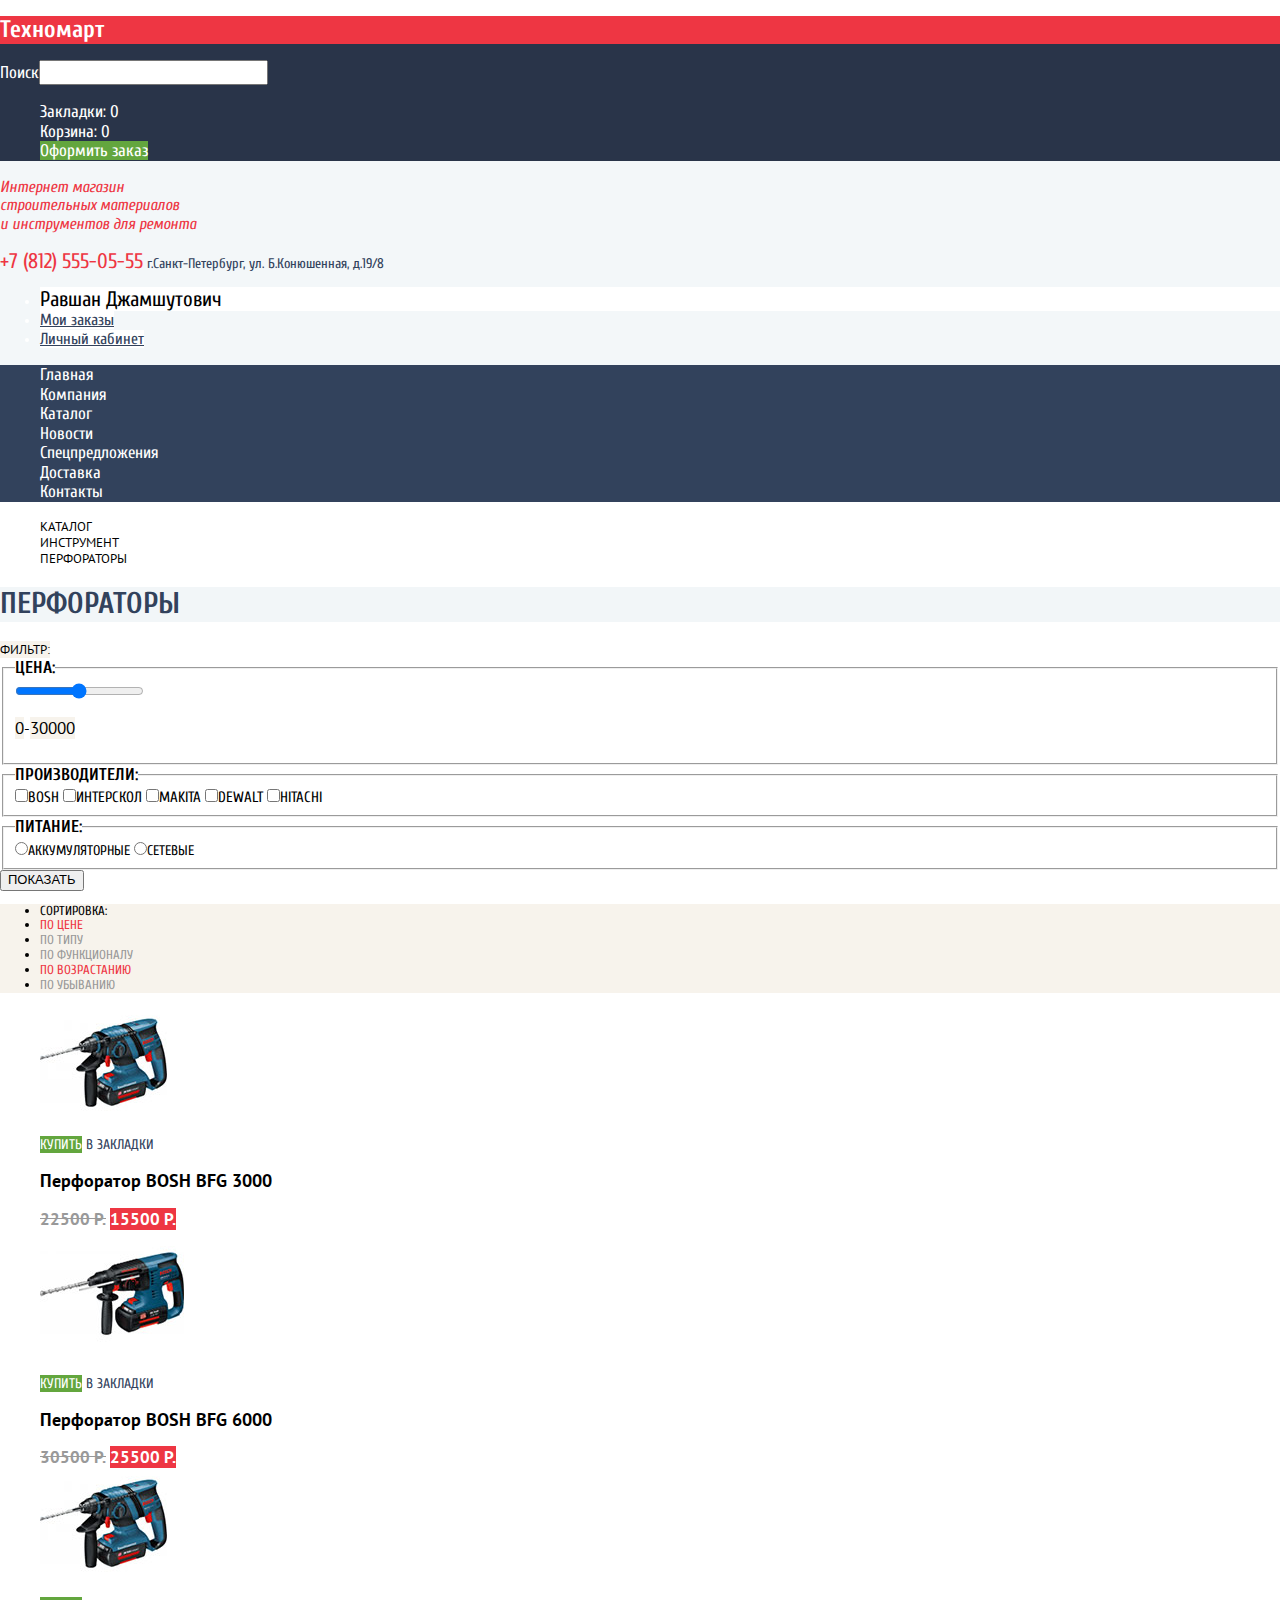
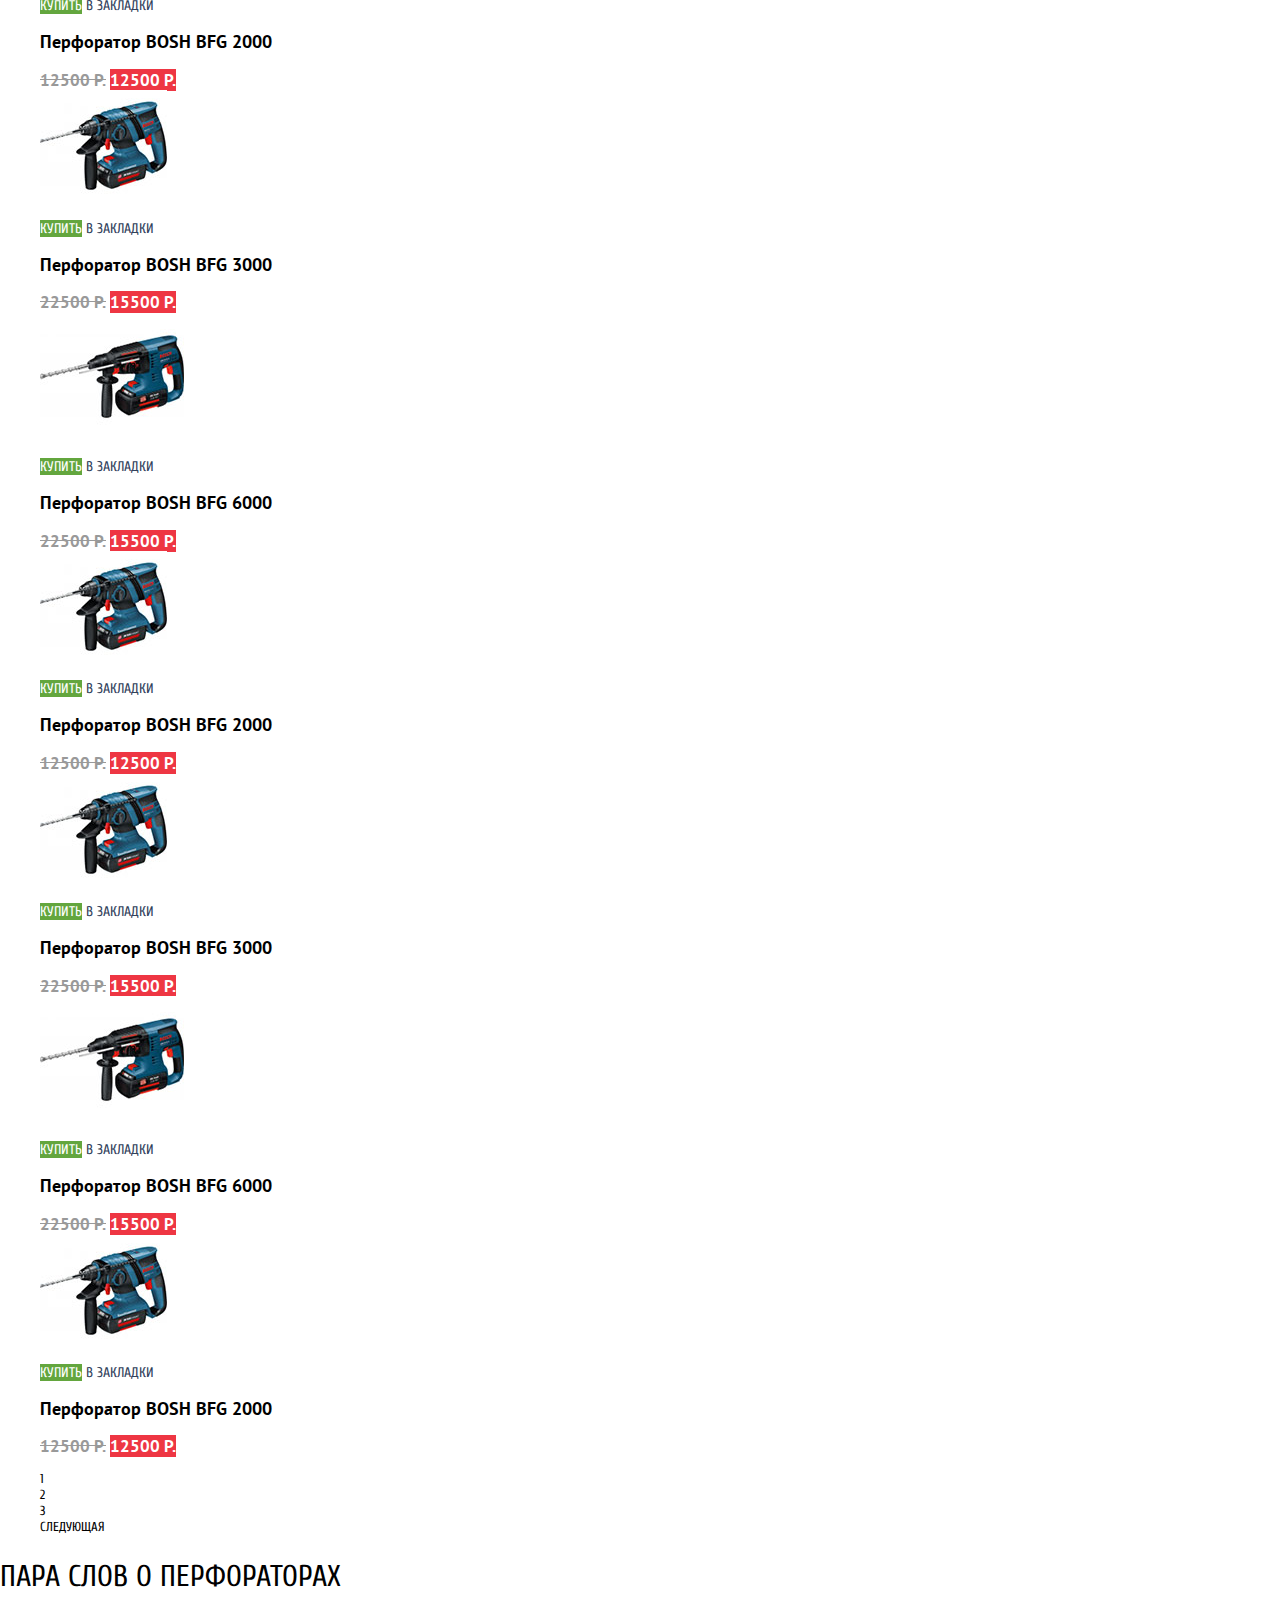
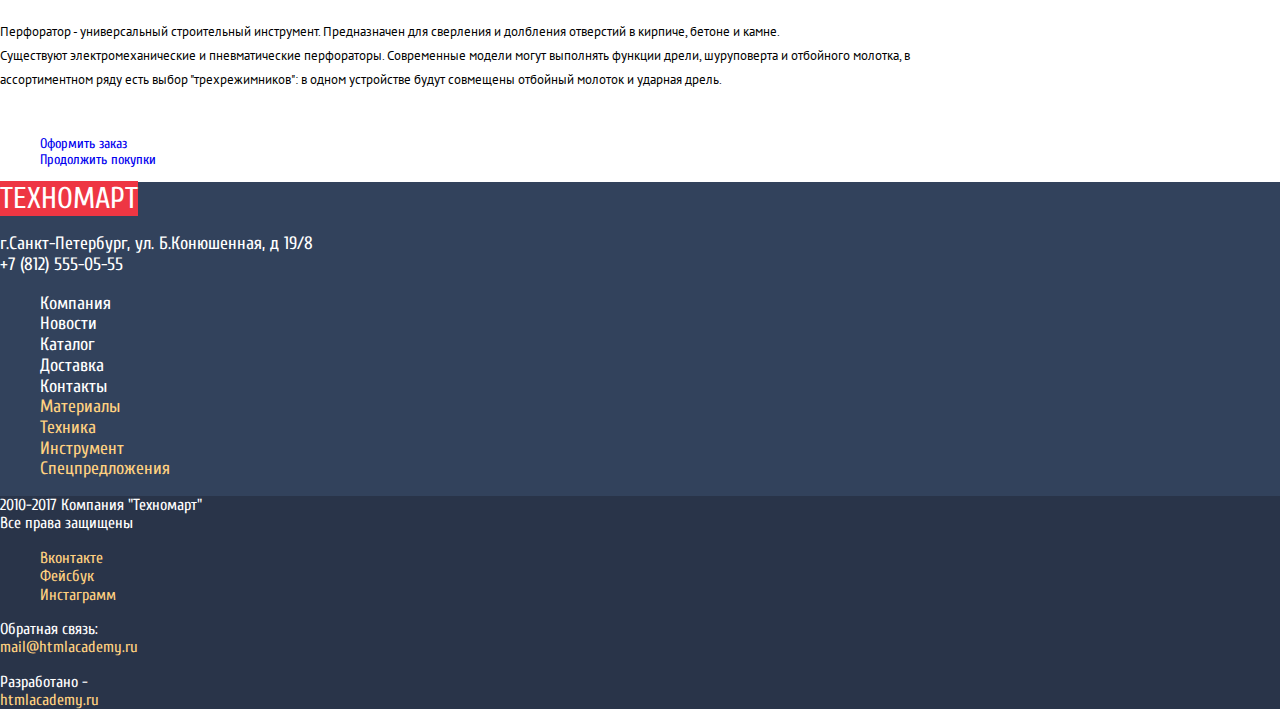
==== catalog.html @ 9a75360f "Исправления" ====
<!DOCTYPE html>
<html lang="ru">
<head>
	<meta charset="utf-8">
	<title>Перфораторы</title>
	<link href="https://fonts.googleapis.com/css?family=PT+Sans:400,700&amp;subset=cyrillic,cyrillic-ext" rel="stylesheet"> 
	<link href="https://fonts.googleapis.com/css?family=Cuprum:400,400i,700,700i&amp;subset=cyrillic,cyrillic-ext" rel="stylesheet">  <!--Подключили шрифты-->
	<link href="css/normalize.css" rel="stylesheet">
	<link href="css/style.css" rel="stylesheet">
</head>
<body>
	<header class="main-header">
		<section class="header-menu">
			<h1 class="header-logo"><a href="index.html">Техномарт</a></h1>
			<form>
				<label>Поиск<input type="search" name="search"></label>
			</form>
			<ul class="user-activities">
				<li class="bookmarks"><a href="#">Закладки: 0</a></li>
				<li class="basket"><a href="#">Корзина: 0</a></li>
				<li class="order"><a href="#">Оформить заказ</a></li>	
			</ul>
			
		</section>

 		<div class="header-info">
			<p class="slogan">
				Интернет магазин<br>
				строительных материалов<br>
				и инструментов для ремонта
			</p>
			<p class="contacts">
				<span class="header-phone">+7 (812) 555-05-55</span>
				г.Санкт-Петербург, ул. Б.Конюшенная, д.19/8		
			</p>

			<section class="user-interface">
				<ul>
					<li class="user-name"><a href="#"> Равшан Джамшутович</a></li>
					<li class="my-orders"><a href="#">Мои заказы</a></li>
					<li class="my-cabinet"><a href="#">Личный кабинет</a></li>
				</ul>			
			</section>
		</div>
	
		<nav>
			<ul class="main-menu">
				<li><a href="#">Главная</a></li>
				<li><a href="#">Компания</a></li>
				<li><a href="#">Каталог</a></li>
				<li><a href="#">Новости</a></li>
				<li><a href="#">Спецпредложения</a></li>
				<li><a href="#">Доставка</a></li>
				<li><a href="#">Контакты</a></li>
			</ul>
		</nav>
	</header>

	<main>
		<ul class="breadcrumbs">
			<li><a href="#">Каталог</a></li>
			<li><a href="#">Инструмент</a></li>
			<li><a href="#">Перфораторы</a></li>

		</ul>
		<h1>Перфораторы</h1>

		<section class="search-filters">  <!--search form-->
			<form>
				<span>Фильтр:</span>
				<fieldset class="filters-price">
					<legend>Цена:</legend>
					<input type="range" name="price" min="0" max="30000">
					<p><output>0</output>-<output>30000</output></p>
				</fieldset>
				<fieldset class="filters-manufacturers">
					<legend>Производители:</legend>
					<label><input type="checkbox" name="bosh">Bosh</label>
					<label><input type="checkbox" name="interscol">Интерскол</label>
					<label><input type="checkbox" name="makita">Makita</label>
					<label><input type="checkbox" name="dewalt">Dewalt</label>
					<label><input type="checkbox" name="hitachi">Hitachi</label>
				</fieldset>
				<fieldset class="filters-supply">
					<legend>Питание:</legend>
					<label><input type="radio" name="battery">Аккумуляторные</label>
					<label><input type="radio" name="battery">Сетевые</label>
				</fieldset>
				<input type="submit" name="submit-filters" value="Показать">
			</form>
		</section>

		<section class="goods">
			<ul class="sorting-options">
				<li>Сортировка:</li>		
				<li><a class="active" href="#">По цене</a></li>
				<li><a href="#">По типу</a></li>
				<li><a href="#">По функционалу</a></li>
				<li class="up"><a class="active" href="#">По возрастанию</a></li>
				<li class="down"><a href="#">По убыванию</a></li>
			</ul>
			<ul class="goods-list">
				<li>
 					<img src="img/bfg_3000.jpg" width="127" height="112" alt="Перфоратор BOSH BFG 3000">
 					<p class="item-links">
						<a href="#">Купить</a>
						<a href="#">В закладки</a>
					</p>
					<h3> Перфоратор BOSH BFG 3000</h3>
					<span class="old-price"><del>22500 Р.</del></span>
					<span class="new-price">15500 Р.</span>
				</li>
				<li>
 					<img src="img/bfg_6000.jpg" width="144" height="128" alt="Перфоратор BOSH BFG 6000">
 					<p class="item-links">
						<a href="#">Купить</a>
						<a href="#">В закладки</a>
					</p>
					<h3> Перфоратор BOSH BFG 6000</h3>
					<span class="old-price"><del>30500 Р.</del></span>
					<span class="new-price">25500 Р.</span>
				</li>
				<li class="new">
 					<img src="img/bfg_2000.jpg" width="127" height="112" alt="Перфоратор BOSH BFG 2000">
 					<p class="item-links">
						<a href="#">Купить</a>
						<a href="#">В закладки</a>
					</p>
					<h3> Перфоратор BOSH BFG 2000</h3>
					<span class="old-price hidden"><del>12500 Р.</del></span>
					<span class="new-price">12500 Р.</span>
				</li>
				<li>
 					<img src="img/bfg_3000.jpg"  width="127" height="112" alt="Перфоратор BOSH BFG 3000">
 					<p class="item-links">
						<a href="#">Купить</a>
						<a href="#">В закладки</a>
					</p>
					<h3> Перфоратор BOSH BFG 3000</h3>
					<span class="old-price"><del>22500 Р.</del></span>
					<span class="new-price">15500 Р.</span>
				</li>
				<li class="new">
 					<img src="img/bfg_6000.jpg" width="144" height="128" alt="Перфоратор BOSH BFG 6000">
 					<p class="item-links">
						<a href="#">Купить</a>
						<a href="#">В закладки</a>
					</p>
					<h3> Перфоратор BOSH BFG 6000</h3>
					<span class="old-price"><del>22500 Р.</del></span>
					<span class="new-price">15500 Р.</span>
				</li>
				<li>
 					<img src="img/bfg_2000.jpg"  width="127" height="112" alt="Перфоратор BOSH BFG 2000">
 					<p class="item-links">
						<a href="#">Купить</a>
						<a href="#">В закладки</a>
					</p>
					<h3> Перфоратор BOSH BFG 2000</h3>
					<span class="old-price hidden"><del>12500 Р.</del></span>
					<span class="new-price">12500 Р.</span>
				</li>
				<li class="new">
 					<img src="img/bfg_3000.jpg"  width="127" height="112" alt="Перфоратор BOSH BFG 3000">
 					<p class="item-links">
						<a href="#">Купить</a>
						<a href="#">В закладки</a>
					</p>
					<h3> Перфоратор BOSH BFG 3000</h3>
					<span class="old-price"><del>22500 Р.</del></span>
					<span class="new-price">15500 Р.</span>
				</li>
				<li>
 					<img src="img/bfg_6000.jpg" width="144" height="128" alt="Перфоратор BOSH BFG 6000">
 					<p class="item-links">
						<a href="#">Купить</a>
						<a href="#">В закладки</a>
					</p>
					<h3> Перфоратор BOSH BFG 6000</h3>
					<span class="old-price"><del>22500 Р.</del></span>
					<span class="new-price">15500 Р.</span>
				</li>
				<li>
 					<img src="img/bfg_2000.jpg" width="127" height="112" alt="Перфоратор BOSH BFG 2000">
 					<p class="item-links">
						<a href="#">Купить</a>
						<a href="#">В закладки</a>
					</p>
					<h3> Перфоратор BOSH BFG 2000</h3>
					<span class="old-price hidden"><del>12500 Р.</del></span>
					<span class="new-price">12500 Р.</span>
				</li>
			</ul>
			<ul class="pagination-list">
				<li class="pagination-item"><a>1</a></li>
				<li class="pagination-item"><a href="#">2</a></li>
				<li class="pagination-item"><a href="#">3</a></li>
				<li class="pagination-item"><a href="#">Следующая</a></li>
			</ul>
		</section>


		<section class="goods-description">
			<h2>Пара слов о перфораторах</h2>
			<p>
				Перфоратор - универсальный строительный инструмент. Предназначен для сверления и долбления отверстий в кирпиче, бетоне и камне.<br>
				Существуют электромеханические и пневматические перфораторы. Современные модели могут выполнять функции дрели, шуруповерта и отбойного молотка, в<br>
				ассортиментном ряду есть выбор "трехрежимников": в одном устройстве будут совмещены отбойный молоток и ударная дрель.
			</p>
		</section>
		<section class="cart">
			<p>Товар добавлен в корзину!</p>
			<ul class="cart-items">
				<li><a href="#">Оформить заказ</a></li>
				<li><a href="#">Продолжить покупки</a></li>
			</ul>
			
		</section>

	</main>
	<footer>
		<div class="footer-contacts">
			<a href="#" class="footer-logo">ТЕХНОМАРТ</a>
			<p>
				г.Санкт-Петербург, ул. Б.Конюшенная, д 19/8<br>
				+7 (812) 555-05-55			
			</p>
		</div>
		<ul class="footer-navigation">
			<li><a href="#">Компания</a></li>
			<li><a href="#">Новости</a></li>
			<li><a href="#">Каталог</a></li>
			<li><a href="#">Доставка</a></li>
			<li><a href="#">Контакты</a></li>
			<li><a href="#">Материалы</a></li>
			<li><a href="#">Техника</a></li>
			<li><a href="#">Инструмент</a></li>
			<li><a href="#">Спецпредложения</a></li>
		</ul>
		<div class="footer-links">
			<p class="copyrights">
				2010-2017 Компания "Техномарт"<br>
				Все права защищены
			</p>
			<ul class="footer-social-links">
				<li class="vkontakte"><a href="#">Вконтакте</a></li>
				<li class="facebook"><a href="#">Фейсбук</a></li>
				<li class="instagramm"><a href="#">Инстаграмм</a></li>
			</ul>
			<p class="feedback">
				Обратная связь:<br>
				<a href="mailto:mail@htmlacademy.ru">mail@htmlacademy.ru</a>
			</p>

			<p class="developer">
				Разработано -<br>
				<a href="https://htmlacademy.ru/intensive/htmlcss">htmlacademy.ru</a>
			</p>
		</div>	
	</footer>
</body>
</html>
---- css/style.css ----
body {
  font-family: 'Cuprum', Arial, sans-serif;
  font-size: 14px;
  color: white;
}

a {
  text-decoration: none;
}

.main-header {
	background-color: #f3f7f9;
}

/* стилизация верхнего логотипа */

h1.header-logo,
h1.header-logo a {
	background-color: #ee3643;
	font-size: 24px;
	color: white;
}

h1.header-logo:hover,
h1.header-logo a:hover {
	background-color: #ca2c37;
}

h1.header-logo:active,
h1.header-logo a:active {
	background-color: #ba2732;
}

/* стилизация верхнего логотипа */

/* стилизация кнопок верхнего меню */

.user-activities {
	list-style: none;
}

.order a {
	color: white;
	background-color: #63a63e;
}

.order a:hover {
	background-color: #5fbb2d;
}

.order a:active {
	background-color: #518534;
	color: white;
}

.basket a,
.bookmarks a {
	color: white;
}

.basket a:hover,
.bookmarks a:hover {
	background-color: #212a3a;
}

.basket a:active,
.bookmarks a:active {
	background-color: #161d29;
}

.header-menu label {
	background-color: #293449;
}

.header-menu label:hover {
	background-color: #212a3a;
}

.user-interface a {
	font-size: 21px;
	color: black;
	background-color: white;
}

.user-interface a:hover {
	color: #ee3643;
}

.user-interface a:active {
	color: #c5c5c5;
}

.main-menu {
	list-style: none;
}

.main-menu  a {
	color: white;
}

.main-menu  a:hover {
	background-color: #293449;
}

.main-menu  a:active {
	color: #a8abaf;
	background-color: #1d2739;
}


.user-name {
	background-color: white;
}

.user-name a:hover {
	color: black;
}

.user-name a:active {
	color: #c5c5c5;
}

.my-orders a,
.my-cabinet a {
	font-size: 16px;
	text-decoration: underline;
	color: #32425c;
}

/* стилизация кнопок верхнего меню */



/* хлебные крошки */

.breadcrumbs a {
	font-size: 13px;
	color: black;
	text-transform: uppercase;
	font-family: 'PT Sans', sans-serif;

}

/* хлебные крошки */

main h1 {
	font-size: 30px;
	color: #32425c;
	text-transform: uppercase;
	background-color: #f2f6f8;
}

.header-menu {
	background-color: #293449;
	font-size: 17px;
}

.slogan {
	font-style: italic;
	font-size: 16px;
	color: #ee3643;
}

.contacts {
	font-size: 14px;
	color: #32425c;
}

.header-phone {
	font-size: 21px;
	color: #ee3643;
}

.main-menu {
	background-color: #32425c;
	font-size: 17px;
}



.promo h3 {
	font-size: 24px;
	font-weight: 700;
}


.promo a {
	color: white;
	font-size: 14px;
	text-transform: uppercase; 
	background-color: rgba(0, 0, 0, 0.2);
}

.promo a:hover {
	background-color: rgba(0, 0, 0, 0.3);
}

.promo a:active {
	background-color: rgba(0, 0, 0, 0.4);
}









.promo-item--matherials {
	background-image: url(../img/promo_matherials.svg);
	background-repeat: no-repeat;
	background-color: #ffbf47;

}

.promo-item--tools {
	background-image: url(../img/promo_tools.svg);
	background-repeat: no-repeat;
	background-color: #3bbce3;
}

.promo-item--technics {
	background-image: url(../img/promo_technics.svg);
	background-repeat: no-repeat;
	background-color: #dc91d8;
}

.promo-item--discount {
	background-image: url(../img/promo_discount.svg);
	background-repeat: no-repeat;
	background-color: #8ed78f;
}

.promo-item--delivery {
	background-image: url(../img/promo_delivery.svg);
	background-repeat: no-repeat;
	background-color: #ffc047;
}

.promo-slider {
    background-color: #75777a;
    background-image: url(../img/slider_1.jpg);
    background-repeat: no-repeat;
}

/* кнопка слайдера */

.promo-slider a {
	color: white;
	background-color: #ee3643;
	font-size: 14px;
}

.promo-slider a:hover {
	background-color: #ca2c37;
}

.promo-slider a:active {
	background-color: #ba2732;
}

/* кнопка слайдера */

/* стилизация форм с фильтрами */

.search-filters span {
	font-size: 13px;
	color: black;
	font-family: 'PT Sans', sans-serif;
	background-color: #f7f3ec;
	text-transform: uppercase;
}

.filters-price p {
	font-size: 16px;
	color: black;
	font-family: 'PT Sans', sans-serif;
}

.filters-price output {
	font-size: 17px;
	background-color: #f7f3ec;
}

.filters-price input {
	background-color: #f7f3ec;
}

.sorting-options,
.sorting-options li,
.sorting-options a {
	color: black;
	text-transform: uppercase;
	background-color: #f7f3ec;
	font-size: 13px;
}

.sorting-options a {
	color: #999999;
}

.sorting-options a:hover {
	color: black;
}

.sorting-options a.active {
	color: #ee3643;
}


.search-filters legend {
	font-size: 17px;
	font-weight: 700;
	color: black;
	text-transform: uppercase;
}

.filters-manufacturers label {
	font-size: 15px;
	color: black;
	text-transform: uppercase;
}

.filters-supply label {
	font-size: 14px;
	color: black;
	text-transform: uppercase;
}

.search-filters input[type="submit"] {
	font-size: 13px;
	color: black;
	text-transform: uppercase;
}
/* стилизация форм с фильтрами */



/* кнопки карточки товара */

.item-links a {
	font-size: 14px;
	text-transform: uppercase;
	color: white;
}

.item-links a:first-child {
	background-color: #63a63e;
}

.item-links a:first-child:hover {
	background-color: #5fbb2d;
}

.item-links a:first-child:active {
	background-color: #518534;
}

.item-links a:last-child {
	color: #32425c;
	background-color: white;
}

.item-links a:last-child:hover {

}

.item-links a:last-child:active {
	color: #c1c6ce;
}

/* кнопки карточки товара */


/* пагинация */

.pagination-list a {
	font-size: 13px;
	color: black;
	text-transform: uppercase;
}

.pagination-list a:hover {
	
}

.pagination-list a:active {
	
}

.current-page {
	color: white;
	background-color: #ee3643;
}

/* пагинация */

.goods-description h2 {
	font-size: 30px;
	font-weight: 400;
	color: black;
	text-transform: uppercase;
}

.goods-description p {
	font-size: 13px;
	color: black;
	line-height: 24px;
	font-family: 'PT Sans', sans-serif; 
}


.slider-header b {
	font-family: 'Cuprum', Arial, sans-serif;
	font-size: 36px;
	font-weight: 700;
	text-transform: uppercase; 
}

.slider-header {
	font-family: 'PT Sans', sans-serif; 
	font-size: 18px;
}

.popular {
	background-color: #f9f5f0;
	text-transform: uppercase;
}

.popular h2 {
	font-size: 30px;
	color: #32425c;
	
}

.popular a {
	color: white;
	font-size: 14px;
	background-color: #ee3643;
}

.popular-items h3,
.goods-list h3 {
	color: black;
	font-family: 'PT Sans', sans-serif;
	font-size: 18px;
	font-weight: 700;
}

.old-price {
	font-family: 'PT Sans', sans-serif;
	font-size: 17px;
	font-weight: 700;
	color: #999999;
}

.new-price {
	font-family: 'PT Sans', sans-serif;
	font-size: 17px;
	font-weight: 700;
	color: white;
	background-color: #ee3643;
}

.services {
	background-color: #f4f8f9;
	font-family: 'PT Sans', sans-serif;
}

.services p,
.about-company p {
	font-family: 'PT Sans', sans-serif;
	color: black;
	font-size: 13px;
	line-height: 24px;
}

.services h2,
.about-company h2 {
	font-size: 30px;
	font-weight: 400;
	font-family: 'Cuprum', Arial, sans-serif;
	color: black;
	text-transform: uppercase;
}

.services h3 {
	font-size: 36px;
	font-family: 'Cuprum', Arial, sans-serif;
	color: #32425c;
	text-transform: uppercase;
}

.credit a {
	color: white;
	background-color: #ff5357;
	text-transform: uppercase;
}

.delivery {
	background-image: url(../img/delivery.png);
	background-repeat: no-repeat;
}

.guarantee {
	background-image: url(../img/guarantee.png);
	background-repeat: no-repeat;
}

.credit {
	background-image: url(../img/credit.png);
	background-repeat: no-repeat;
}



/* стилизация кнопок сервиса*/

.services label {
	font-size: 21px;
	font-weight: 700;
	color: white;
	background-color: #32425c;
}

.services label:hover {
	background-color: #293449;
}

.services label.active {
	color: #32425c;
	background-color: white;
}

/* стилизация кнопок сервиса*/



.about-company a {
	color: white;
	font-size: 14px;
	background-color: #ee3643;
	text-transform: uppercase;
}

.about-company-info li {
	font-size: 18px;
	color: black;
}

/* стилизация футера */

footer {
	background-color: #32425c;
}

.footer-logo {
	font-size: 30px;
	background-color: #ee3643;
	color: white;
}

.footer-links {
	background-color: #293449;
}

.footer-contacts p {
	font-size: 18px;    
}

.footer-navigation {
	list-style: none;
}

.footer-navigation a {
	font-size: 18px;
	color: inherit;
}

.footer-navigation a:hover {
	text-decoration: underline;
}

.footer-navigation a:active {
	opacity: 0.5;
	text-decoration: none;
}

.footer-navigation li:nth-of-type(n+6) {
	color: #ffd180;
}

.footer-social-links {
	list-style: none;
}

.footer-links {
	font-size: 16px;
}

.footer-links  a {
	color: #ffd180;
}

.footer-links  a:hover {
	text-decoration: underline;
}

.footer-links  a:active {
	text-decoration: none;
	color: #ee3643;
}

/* стилизация футера */
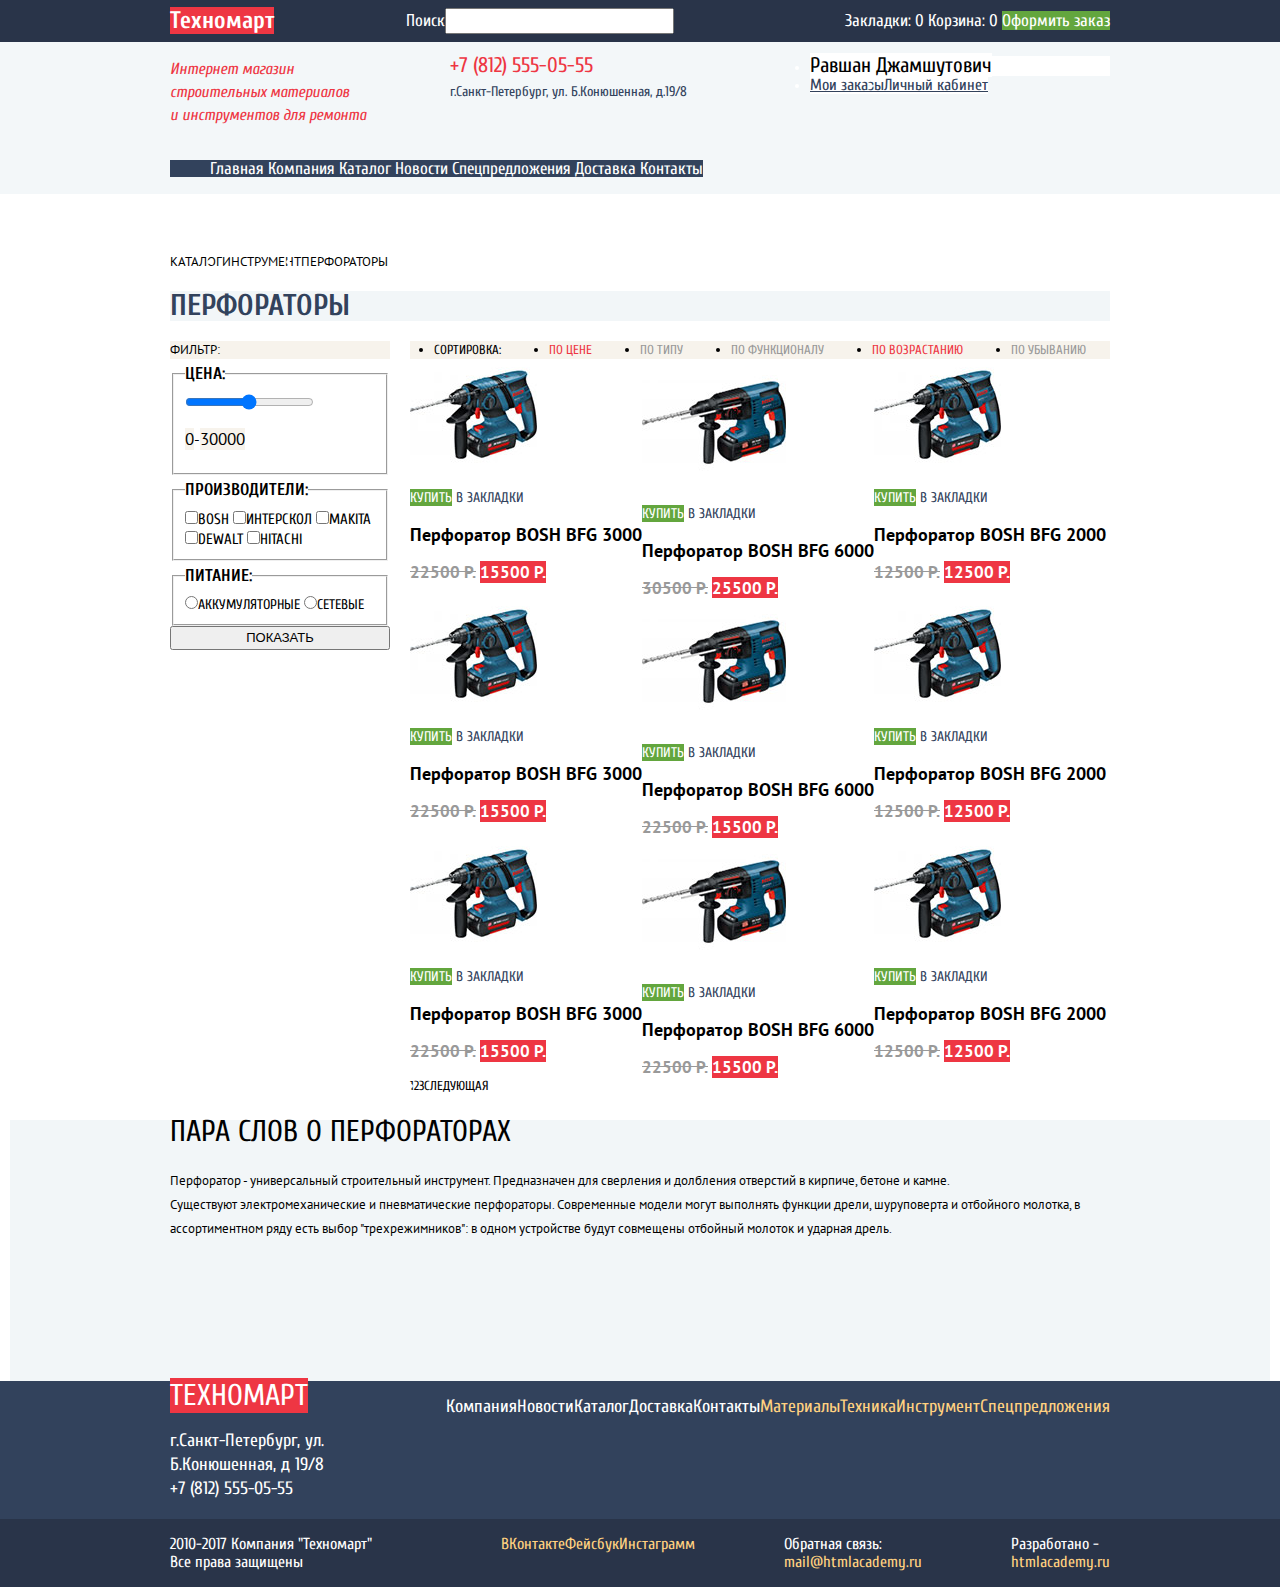
==== commit 17f5ebfe: "Главная сетка страниц" ====
--- a/catalog.html
+++ b/catalog.html
@@ -10,18 +10,19 @@
 </head>
 <body>
 	<header class="main-header">
-		<section class="header-menu">
-			<h1 class="header-logo"><a href="index.html">Техномарт</a></h1>
-			<form>
-				<label>Поиск<input type="search" name="search"></label>
-			</form>
-			<ul class="user-activities">
-				<li class="bookmarks"><a href="#">Закладки: 0</a></li>
-				<li class="basket"><a href="#">Корзина: 0</a></li>
-				<li class="order"><a href="#">Оформить заказ</a></li>	
-			</ul>
-			
-		</section>
+		<div class="main-header-top">
+			<section class="header-menu">
+				<h1 class="header-logo"><a href="index.html">Техномарт</a></h1>
+				<form>
+					<label>Поиск<input type="search" name="search"></label>
+				</form>
+				<ul class="user-activities">
+					<li class="bookmarks"><a href="#">Закладки: 0</a></li>
+					<li class="basket"><a href="#">Корзина: 0</a></li>
+					<li class="order"><a href="#">Оформить заказ</a></li>	
+				</ul>		
+			</section>
+		</div>
 
  		<div class="header-info">
 			<p class="slogan">
@@ -30,7 +31,7 @@
 				и инструментов для ремонта
 			</p>
 			<p class="contacts">
-				<span class="header-phone">+7 (812) 555-05-55</span>
+				<span class="header-phone">+7 (812) 555-05-55</span><br>
 				г.Санкт-Петербург, ул. Б.Конюшенная, д.19/8		
 			</p>
 
@@ -43,7 +44,7 @@
 			</section>
 		</div>
 	
-		<nav>
+		<nav class="main-header-menu">
 			<ul class="main-menu">
 				<li><a href="#">Главная</a></li>
 				<li><a href="#">Компания</a></li>
@@ -56,158 +57,163 @@
 		</nav>
 	</header>
 
-	<main>
+	<main class="index">
 		<ul class="breadcrumbs">
 			<li><a href="#">Каталог</a></li>
 			<li><a href="#">Инструмент</a></li>
 			<li><a href="#">Перфораторы</a></li>
 
 		</ul>
+
 		<h1>Перфораторы</h1>
 
-		<section class="search-filters">  <!--search form-->
-			<form>
-				<span>Фильтр:</span>
-				<fieldset class="filters-price">
-					<legend>Цена:</legend>
-					<input type="range" name="price" min="0" max="30000">
-					<p><output>0</output>-<output>30000</output></p>
-				</fieldset>
-				<fieldset class="filters-manufacturers">
-					<legend>Производители:</legend>
-					<label><input type="checkbox" name="bosh">Bosh</label>
-					<label><input type="checkbox" name="interscol">Интерскол</label>
-					<label><input type="checkbox" name="makita">Makita</label>
-					<label><input type="checkbox" name="dewalt">Dewalt</label>
-					<label><input type="checkbox" name="hitachi">Hitachi</label>
-				</fieldset>
-				<fieldset class="filters-supply">
-					<legend>Питание:</legend>
-					<label><input type="radio" name="battery">Аккумуляторные</label>
-					<label><input type="radio" name="battery">Сетевые</label>
-				</fieldset>
-				<input type="submit" name="submit-filters" value="Показать">
-			</form>
+		<div class="catalog-content-wrapper">
+			<section class="search-filters">  <!--search form-->
+				<form>
+					<span>Фильтр:</span>
+					<fieldset class="filters-price">
+						<legend>Цена:</legend>
+						<input type="range" name="price" min="0" max="30000">
+						<p><output>0</output>-<output>30000</output></p>
+					</fieldset>
+					<fieldset class="filters-manufacturers">
+						<legend>Производители:</legend>
+						<label><input type="checkbox" name="bosh">Bosh</label>
+						<label><input type="checkbox" name="interscol">Интерскол</label>
+						<label><input type="checkbox" name="makita">Makita</label>
+						<label><input type="checkbox" name="dewalt">Dewalt</label>
+						<label><input type="checkbox" name="hitachi">Hitachi</label>
+					</fieldset>
+					<fieldset class="filters-supply">
+						<legend>Питание:</legend>
+						<label><input type="radio" name="battery">Аккумуляторные</label>
+						<label><input type="radio" name="battery">Сетевые</label>
+					</fieldset>
+					<input type="submit" name="submit-filters" value="Показать">
+				</form>
+			</section>
+
+			<section class="goods">
+				<ul class="sorting-options">
+					<li>Сортировка:</li>		
+					<li><a class="active" href="#">По цене</a></li>
+					<li><a href="#">По типу</a></li>
+					<li><a href="#">По функционалу</a></li>
+					<li class="up"><a class="active" href="#">По возрастанию</a></li>
+					<li class="down"><a href="#">По убыванию</a></li>
+				</ul>
+				<ul class="goods-list">
+					<li>
+	 					<img src="img/bfg_3000.jpg" width="127" height="112" alt="Перфоратор BOSH BFG 3000">
+	 					<p class="item-links">
+							<a href="#">Купить</a>
+							<a href="#">В закладки</a>
+						</p>
+						<h3> Перфоратор BOSH BFG 3000</h3>
+						<span class="old-price"><del>22500 Р.</del></span>
+						<span class="new-price">15500 Р.</span>
+					</li>
+					<li>
+	 					<img src="img/bfg_6000.jpg" width="144" height="128" alt="Перфоратор BOSH BFG 6000">
+	 					<p class="item-links">
+							<a href="#">Купить</a>
+							<a href="#">В закладки</a>
+						</p>
+						<h3> Перфоратор BOSH BFG 6000</h3>
+						<span class="old-price"><del>30500 Р.</del></span>
+						<span class="new-price">25500 Р.</span>
+					</li>
+					<li class="new">
+	 					<img src="img/bfg_2000.jpg" width="127" height="112" alt="Перфоратор BOSH BFG 2000">
+	 					<p class="item-links">
+							<a href="#">Купить</a>
+							<a href="#">В закладки</a>
+						</p>
+						<h3> Перфоратор BOSH BFG 2000</h3>
+						<span class="old-price hidden"><del>12500 Р.</del></span>
+						<span class="new-price">12500 Р.</span>
+					</li>
+					<li>
+	 					<img src="img/bfg_3000.jpg"  width="127" height="112" alt="Перфоратор BOSH BFG 3000">
+	 					<p class="item-links">
+							<a href="#">Купить</a>
+							<a href="#">В закладки</a>
+						</p>
+						<h3> Перфоратор BOSH BFG 3000</h3>
+						<span class="old-price"><del>22500 Р.</del></span>
+						<span class="new-price">15500 Р.</span>
+					</li>
+					<li class="new">
+	 					<img src="img/bfg_6000.jpg" width="144" height="128" alt="Перфоратор BOSH BFG 6000">
+	 					<p class="item-links">
+							<a href="#">Купить</a>
+							<a href="#">В закладки</a>
+						</p>
+						<h3> Перфоратор BOSH BFG 6000</h3>
+						<span class="old-price"><del>22500 Р.</del></span>
+						<span class="new-price">15500 Р.</span>
+					</li>
+					<li>
+	 					<img src="img/bfg_2000.jpg"  width="127" height="112" alt="Перфоратор BOSH BFG 2000">
+	 					<p class="item-links">
+							<a href="#">Купить</a>
+							<a href="#">В закладки</a>
+						</p>
+						<h3> Перфоратор BOSH BFG 2000</h3>
+						<span class="old-price hidden"><del>12500 Р.</del></span>
+						<span class="new-price">12500 Р.</span>
+					</li>
+					<li class="new">
+	 					<img src="img/bfg_3000.jpg"  width="127" height="112" alt="Перфоратор BOSH BFG 3000">
+	 					<p class="item-links">
+							<a href="#">Купить</a>
+							<a href="#">В закладки</a>
+						</p>
+						<h3> Перфоратор BOSH BFG 3000</h3>
+						<span class="old-price"><del>22500 Р.</del></span>
+						<span class="new-price">15500 Р.</span>
+					</li>
+					<li>
+	 					<img src="img/bfg_6000.jpg" width="144" height="128" alt="Перфоратор BOSH BFG 6000">
+	 					<p class="item-links">
+							<a href="#">Купить</a>
+							<a href="#">В закладки</a>
+						</p>
+						<h3> Перфоратор BOSH BFG 6000</h3>
+						<span class="old-price"><del>22500 Р.</del></span>
+						<span class="new-price">15500 Р.</span>
+					</li>
+					<li>
+	 					<img src="img/bfg_2000.jpg" width="127" height="112" alt="Перфоратор BOSH BFG 2000">
+	 					<p class="item-links">
+							<a href="#">Купить</a>
+							<a href="#">В закладки</a>
+						</p>
+						<h3> Перфоратор BOSH BFG 2000</h3>
+						<span class="old-price hidden"><del>12500 Р.</del></span>
+						<span class="new-price">12500 Р.</span>
+					</li>
+				</ul>
+				<ul class="pagination-list">
+					<li class="pagination-item"><a>1</a></li>
+					<li class="pagination-item"><a href="#">2</a></li>
+					<li class="pagination-item"><a href="#">3</a></li>
+					<li class="pagination-item"><a href="#">Следующая</a></li>
+				</ul>
+			</section>
+		</div>
+
+		<section class="goods-description">
+			<div class="goods-description-wrapper">
+				<h2>Пара слов о перфораторах</h2>
+				<p>
+					Перфоратор - универсальный строительный инструмент. Предназначен для сверления и долбления отверстий в кирпиче, бетоне и камне.<br>
+					Существуют электромеханические и пневматические перфораторы. Современные модели могут выполнять функции дрели, шуруповерта и отбойного молотка, в<br>
+					ассортиментном ряду есть выбор "трехрежимников": в одном устройстве будут совмещены отбойный молоток и ударная дрель.
+				</p>
+			</div>
 		</section>
 
-		<section class="goods">
-			<ul class="sorting-options">
-				<li>Сортировка:</li>		
-				<li><a class="active" href="#">По цене</a></li>
-				<li><a href="#">По типу</a></li>
-				<li><a href="#">По функционалу</a></li>
-				<li class="up"><a class="active" href="#">По возрастанию</a></li>
-				<li class="down"><a href="#">По убыванию</a></li>
-			</ul>
-			<ul class="goods-list">
-				<li>
- 					<img src="img/bfg_3000.jpg" width="127" height="112" alt="Перфоратор BOSH BFG 3000">
- 					<p class="item-links">
-						<a href="#">Купить</a>
-						<a href="#">В закладки</a>
-					</p>
-					<h3> Перфоратор BOSH BFG 3000</h3>
-					<span class="old-price"><del>22500 Р.</del></span>
-					<span class="new-price">15500 Р.</span>
-				</li>
-				<li>
- 					<img src="img/bfg_6000.jpg" width="144" height="128" alt="Перфоратор BOSH BFG 6000">
- 					<p class="item-links">
-						<a href="#">Купить</a>
-						<a href="#">В закладки</a>
-					</p>
-					<h3> Перфоратор BOSH BFG 6000</h3>
-					<span class="old-price"><del>30500 Р.</del></span>
-					<span class="new-price">25500 Р.</span>
-				</li>
-				<li class="new">
- 					<img src="img/bfg_2000.jpg" width="127" height="112" alt="Перфоратор BOSH BFG 2000">
- 					<p class="item-links">
-						<a href="#">Купить</a>
-						<a href="#">В закладки</a>
-					</p>
-					<h3> Перфоратор BOSH BFG 2000</h3>
-					<span class="old-price hidden"><del>12500 Р.</del></span>
-					<span class="new-price">12500 Р.</span>
-				</li>
-				<li>
- 					<img src="img/bfg_3000.jpg"  width="127" height="112" alt="Перфоратор BOSH BFG 3000">
- 					<p class="item-links">
-						<a href="#">Купить</a>
-						<a href="#">В закладки</a>
-					</p>
-					<h3> Перфоратор BOSH BFG 3000</h3>
-					<span class="old-price"><del>22500 Р.</del></span>
-					<span class="new-price">15500 Р.</span>
-				</li>
-				<li class="new">
- 					<img src="img/bfg_6000.jpg" width="144" height="128" alt="Перфоратор BOSH BFG 6000">
- 					<p class="item-links">
-						<a href="#">Купить</a>
-						<a href="#">В закладки</a>
-					</p>
-					<h3> Перфоратор BOSH BFG 6000</h3>
-					<span class="old-price"><del>22500 Р.</del></span>
-					<span class="new-price">15500 Р.</span>
-				</li>
-				<li>
- 					<img src="img/bfg_2000.jpg"  width="127" height="112" alt="Перфоратор BOSH BFG 2000">
- 					<p class="item-links">
-						<a href="#">Купить</a>
-						<a href="#">В закладки</a>
-					</p>
-					<h3> Перфоратор BOSH BFG 2000</h3>
-					<span class="old-price hidden"><del>12500 Р.</del></span>
-					<span class="new-price">12500 Р.</span>
-				</li>
-				<li class="new">
- 					<img src="img/bfg_3000.jpg"  width="127" height="112" alt="Перфоратор BOSH BFG 3000">
- 					<p class="item-links">
-						<a href="#">Купить</a>
-						<a href="#">В закладки</a>
-					</p>
-					<h3> Перфоратор BOSH BFG 3000</h3>
-					<span class="old-price"><del>22500 Р.</del></span>
-					<span class="new-price">15500 Р.</span>
-				</li>
-				<li>
- 					<img src="img/bfg_6000.jpg" width="144" height="128" alt="Перфоратор BOSH BFG 6000">
- 					<p class="item-links">
-						<a href="#">Купить</a>
-						<a href="#">В закладки</a>
-					</p>
-					<h3> Перфоратор BOSH BFG 6000</h3>
-					<span class="old-price"><del>22500 Р.</del></span>
-					<span class="new-price">15500 Р.</span>
-				</li>
-				<li>
- 					<img src="img/bfg_2000.jpg" width="127" height="112" alt="Перфоратор BOSH BFG 2000">
- 					<p class="item-links">
-						<a href="#">Купить</a>
-						<a href="#">В закладки</a>
-					</p>
-					<h3> Перфоратор BOSH BFG 2000</h3>
-					<span class="old-price hidden"><del>12500 Р.</del></span>
-					<span class="new-price">12500 Р.</span>
-				</li>
-			</ul>
-			<ul class="pagination-list">
-				<li class="pagination-item"><a>1</a></li>
-				<li class="pagination-item"><a href="#">2</a></li>
-				<li class="pagination-item"><a href="#">3</a></li>
-				<li class="pagination-item"><a href="#">Следующая</a></li>
-			</ul>
-		</section>
-
-
-		<section class="goods-description">
-			<h2>Пара слов о перфораторах</h2>
-			<p>
-				Перфоратор - универсальный строительный инструмент. Предназначен для сверления и долбления отверстий в кирпиче, бетоне и камне.<br>
-				Существуют электромеханические и пневматические перфораторы. Современные модели могут выполнять функции дрели, шуруповерта и отбойного молотка, в<br>
-				ассортиментном ряду есть выбор "трехрежимников": в одном устройстве будут совмещены отбойный молоток и ударная дрель.
-			</p>
-		</section>
 		<section class="cart">
 			<p>Товар добавлен в корзину!</p>
 			<ul class="cart-items">
@@ -216,34 +222,38 @@
 			</ul>
 			
 		</section>
-
 	</main>
-	<footer>
-		<div class="footer-contacts">
-			<a href="#" class="footer-logo">ТЕХНОМАРТ</a>
-			<p>
-				г.Санкт-Петербург, ул. Б.Конюшенная, д 19/8<br>
-				+7 (812) 555-05-55			
-			</p>
-		</div>
-		<ul class="footer-navigation">
-			<li><a href="#">Компания</a></li>
-			<li><a href="#">Новости</a></li>
-			<li><a href="#">Каталог</a></li>
-			<li><a href="#">Доставка</a></li>
-			<li><a href="#">Контакты</a></li>
-			<li><a href="#">Материалы</a></li>
-			<li><a href="#">Техника</a></li>
-			<li><a href="#">Инструмент</a></li>
-			<li><a href="#">Спецпредложения</a></li>
-		</ul>
+
+	<footer class="main-footer">
+		<div class="main-footer-wrapper">
+			<div class="footer-contacts">
+				<a href="#" class="footer-logo">ТЕХНОМАРТ</a>
+				<p>
+					г.Санкт-Петербург, ул. Б.Конюшенная, д 19/8<br>
+					+7 (812) 555-05-55			
+				</p>
+			</div>
+			<ul class="footer-navigation">
+				<li><a href="#">Компания</a></li>
+				<li><a href="#">Новости</a></li>
+				<li><a href="#">Каталог</a></li>
+				<li><a href="#">Доставка</a></li>
+				<li><a href="#">Контакты</a></li>
+				<li><a href="#">Материалы</a></li>
+				<li><a href="#">Техника</a></li>
+				<li><a href="#">Инструмент</a></li>
+				<li><a href="#">Спецпредложения</a></li>
+			</ul>
+		</div>
+		
 		<div class="footer-links">
+			<div class="footer-links-wrapper">
 			<p class="copyrights">
 				2010-2017 Компания "Техномарт"<br>
 				Все права защищены
 			</p>
 			<ul class="footer-social-links">
-				<li class="vkontakte"><a href="#">Вконтакте</a></li>
+				<li class="vkontakte"><a href="#">ВКонтакте</a></li>
 				<li class="facebook"><a href="#">Фейсбук</a></li>
 				<li class="instagramm"><a href="#">Инстаграмм</a></li>
 			</ul>
@@ -256,7 +266,8 @@
 				Разработано -<br>
 				<a href="https://htmlacademy.ru/intensive/htmlcss">htmlacademy.ru</a>
 			</p>
-		</div>	
+			</div>
+		</div>		
 	</footer>
 </body>
 </html>--- a/css/style.css
+++ b/css/style.css
@@ -1,15 +1,79 @@
 body {
   font-family: 'Cuprum', Arial, sans-serif;
   font-size: 14px;
+  font-weight: 400;
   color: white;
+  padding: 0;
+  margin: 0;
 }
 
 a {
   text-decoration: none;
 }
 
+
+
 .main-header {
 	background-color: #f3f7f9;
+	margin-bottom: 59px;
+}
+
+.main-header-top {
+	background-color: #293449;
+}
+
+section.header-menu {
+	display: flex;
+	align-items: center;
+	justify-content: space-between;
+	background-color: #293449;
+	font-size: 17px;
+	line-height: 18px;
+	width: 940px;
+	height: 42px;
+	padding-left: 10px;
+	padding-right: 10px;
+	margin-left: auto;
+	margin-right: auto;
+}
+
+.user-activities li {
+	display: inline-block;
+}
+
+.header-info {
+	display: flex;
+	justify-content: space-between;
+	width: 940px;
+	padding-left: 10px;
+	padding-right: 10px;
+	margin-left: auto;
+	margin-right: auto;
+}
+
+.main-header-menu {
+	display: flex;
+	justify-content: space-between;
+	width: 940px;
+	padding-left: 10px;
+	padding-right: 10px;
+	margin-left: auto;
+	margin-right: auto;
+}
+
+.index {
+	padding-left: 10px;
+	padding-right: 10px;
+}
+
+.user-interface ul {
+	display: flex;
+	width: 300px;
+	flex-wrap: wrap;
+}
+
+.user-name {
+	flex-basis: 300px;
 }
 
 /* стилизация верхнего логотипа */
@@ -18,6 +82,7 @@
 h1.header-logo a {
 	background-color: #ee3643;
 	font-size: 24px;
+	line-height: 24px;
 	color: white;
 }
 
@@ -78,6 +143,7 @@
 
 .user-interface a {
 	font-size: 21px;
+	line-height: 18px;
 	color: black;
 	background-color: white;
 }
@@ -92,6 +158,10 @@
 
 .main-menu {
 	list-style: none;
+}
+
+.main-menu  li {
+	display: inline-block;
 }
 
 .main-menu  a {
@@ -123,18 +193,106 @@
 .my-orders a,
 .my-cabinet a {
 	font-size: 16px;
+	line-height: 18px;
 	text-decoration: underline;
 	color: #32425c;
 }
 
 /* стилизация кнопок верхнего меню */
 
+main > h1 {
+	width: 940px;
+	margin-left: auto;
+	margin-right: auto;
+}
+
+.catalog-content-wrapper {
+	display: flex;
+	width: 940px;
+	margin-left: auto;
+	margin-right: auto;
+}
+
+
+section.search-filters{
+	margin-right: 20px;
+}
+
+section.search-filters form {
+	display: flex;
+	flex-direction: column;
+	width: 220px;
+	margin: 0;
+	padding: 0;
+}
+
+section.goods {
+	display: flex;
+	flex-direction: column;
+	width: 220px;
+}
+
+.sorting-options {
+	display: flex;
+	width: 700px;
+	justify-content: space-around;
+	margin: 0;
+	padding: 0;
+
+}
+
+.goods-list {
+	display: flex;
+	width: 700px;
+	flex-wrap: wrap;
+	margin: 0;
+	padding: 0;
+}
+
+.pagination-list {
+	display: flex;
+	margin: 0;
+	padding: 0;
+}
+
+
+.goods-description {
+	background-color: #f2f6f8;
+	min-height: 261px;
+}
+
+.goods-description-wrapper {
+	width: 940px;
+	margin-left: auto;
+	margin-right: auto;
+}
+
+.cart {
+	visibility: hidden;
+	display: flex;
+	flex-direction: column;
+	justify-content: space-between;
+	position: absolute;
+	width: 620px;
+	height: 349px;
+	background-color: white;
+	color: black;
+	bottom: 500px;
+}
+
+.cart-items {
+	display: flex;
+	height: 112px;
+	background-color: #f1f1f1;
+}
+
 
 
 /* хлебные крошки */
 
 .breadcrumbs a {
 	font-size: 13px;
+	line-height: 18px;
 	color: black;
 	text-transform: uppercase;
 	font-family: 'PT Sans', sans-serif;
@@ -145,41 +303,65 @@
 
 main h1 {
 	font-size: 30px;
+	line-height: 30px;
 	color: #32425c;
 	text-transform: uppercase;
 	background-color: #f2f6f8;
 }
 
-.header-menu {
-	background-color: #293449;
-	font-size: 17px;
-}
+
 
 .slogan {
 	font-style: italic;
 	font-size: 16px;
+	line-height: 23px;
 	color: #ee3643;
 }
 
 .contacts {
 	font-size: 14px;
+	line-height: 24px;
 	color: #32425c;
 }
 
 .header-phone {
 	font-size: 21px;
+	line-height: 18px;
 	color: #ee3643;
 }
 
 .main-menu {
 	background-color: #32425c;
 	font-size: 17px;
-}
-
-
+	line-height: 17px;
+}
+
+
+.promo {
+	width: 940px;
+	display: flex;
+	margin-left: auto;
+	margin-right: auto;
+	justify-content: space-between;
+	margin-bottom: 53px;
+}
+
+.promo-left {
+	display: flex;
+	flex-wrap: wrap;
+	padding: 0;
+	margin: 0;
+}
+
+.promo-right {
+	display: flex;
+	flex-direction: column;
+	flex-wrap: wrap;
+}
 
 .promo h3 {
 	font-size: 24px;
+	line-height: 30px;
 	font-weight: 700;
 }
 
@@ -187,6 +369,7 @@
 .promo a {
 	color: white;
 	font-size: 14px;
+	line-height: 18px;
 	text-transform: uppercase; 
 	background-color: rgba(0, 0, 0, 0.2);
 }
@@ -205,12 +388,17 @@
 
 
 
-
+.promo-item {
+	width: 300px;
+	height: 123px;
+}
 
 .promo-item--matherials {
 	background-image: url(../img/promo_matherials.svg);
 	background-repeat: no-repeat;
 	background-color: #ffbf47;
+	margin-right: 20px;
+	margin-bottom: 20px; 
 
 }
 
@@ -218,18 +406,22 @@
 	background-image: url(../img/promo_tools.svg);
 	background-repeat: no-repeat;
 	background-color: #3bbce3;
+	margin-bottom: 20px;
+
 }
 
 .promo-item--technics {
 	background-image: url(../img/promo_technics.svg);
 	background-repeat: no-repeat;
 	background-color: #dc91d8;
+	margin-bottom: 20px;
 }
 
 .promo-item--discount {
 	background-image: url(../img/promo_discount.svg);
 	background-repeat: no-repeat;
 	background-color: #8ed78f;
+	margin-bottom: 20px;
 }
 
 .promo-item--delivery {
@@ -239,6 +431,8 @@
 }
 
 .promo-slider {
+	width: 620px;
+	height: 266px;
     background-color: #75777a;
     background-image: url(../img/slider_1.jpg);
     background-repeat: no-repeat;
@@ -250,6 +444,7 @@
 	color: white;
 	background-color: #ee3643;
 	font-size: 14px;
+	line-height: 18px;
 }
 
 .promo-slider a:hover {
@@ -262,10 +457,17 @@
 
 /* кнопка слайдера */
 
+
+
+
+
+
+
 /* стилизация форм с фильтрами */
 
 .search-filters span {
 	font-size: 13px;
+	line-height: 18px;
 	color: black;
 	font-family: 'PT Sans', sans-serif;
 	background-color: #f7f3ec;
@@ -274,12 +476,14 @@
 
 .filters-price p {
 	font-size: 16px;
+	line-height: 18px;
 	color: black;
 	font-family: 'PT Sans', sans-serif;
 }
 
 .filters-price output {
 	font-size: 17px;
+	line-height: 18px;
 	background-color: #f7f3ec;
 }
 
@@ -294,6 +498,7 @@
 	text-transform: uppercase;
 	background-color: #f7f3ec;
 	font-size: 13px;
+	line-height: 18px;
 }
 
 .sorting-options a {
@@ -311,6 +516,7 @@
 
 .search-filters legend {
 	font-size: 17px;
+	line-height: 30px;
 	font-weight: 700;
 	color: black;
 	text-transform: uppercase;
@@ -318,18 +524,21 @@
 
 .filters-manufacturers label {
 	font-size: 15px;
+	line-height: 20px;
 	color: black;
 	text-transform: uppercase;
 }
 
 .filters-supply label {
 	font-size: 14px;
+	line-height: 20px;
 	color: black;
 	text-transform: uppercase;
 }
 
 .search-filters input[type="submit"] {
 	font-size: 13px;
+	line-height: 18px;
 	color: black;
 	text-transform: uppercase;
 }
@@ -341,6 +550,7 @@
 
 .item-links a {
 	font-size: 14px;
+	line-height: 18px;
 	text-transform: uppercase;
 	color: white;
 }
@@ -373,10 +583,24 @@
 /* кнопки карточки товара */
 
 
+/* Хлебные крошки */
+
+.breadcrumbs {
+	display: flex;
+	width: 940px;
+	justify-content: left;
+	margin-left: auto;
+	margin-right: auto;
+	padding-left: 0;
+}
+
+/* Хлебные крошки */
+
 /* пагинация */
 
 .pagination-list a {
 	font-size: 13px;
+	line-height: 18px;
 	color: black;
 	text-transform: uppercase;
 }
@@ -398,6 +622,7 @@
 
 .goods-description h2 {
 	font-size: 30px;
+	line-height: 24px;
 	font-weight: 400;
 	color: black;
 	text-transform: uppercase;
@@ -405,8 +630,8 @@
 
 .goods-description p {
 	font-size: 13px;
-	color: black;
 	line-height: 24px;
+	color: black;
 	font-family: 'PT Sans', sans-serif; 
 }
 
@@ -414,6 +639,7 @@
 .slider-header b {
 	font-family: 'Cuprum', Arial, sans-serif;
 	font-size: 36px;
+	line-height: 30px;
 	font-weight: 700;
 	text-transform: uppercase; 
 }
@@ -421,15 +647,21 @@
 .slider-header {
 	font-family: 'PT Sans', sans-serif; 
 	font-size: 18px;
+	line-height: 24px;
 }
 
 .popular {
+	display: flex;
+	justify-content: space-between;
+	align-items: center;
 	background-color: #f9f5f0;
 	text-transform: uppercase;
+	margin-bottom: 20px;
 }
 
 .popular h2 {
 	font-size: 30px;
+	line-height: 30px;
 	color: #32425c;
 	
 }
@@ -437,6 +669,7 @@
 .popular a {
 	color: white;
 	font-size: 14px;
+	line-height: 18px;
 	background-color: #ee3643;
 }
 
@@ -445,12 +678,14 @@
 	color: black;
 	font-family: 'PT Sans', sans-serif;
 	font-size: 18px;
+	line-height: 20px;
 	font-weight: 700;
 }
 
 .old-price {
 	font-family: 'PT Sans', sans-serif;
 	font-size: 17px;
+	line-height: 18px;
 	font-weight: 700;
 	color: #999999;
 }
@@ -458,6 +693,7 @@
 .new-price {
 	font-family: 'PT Sans', sans-serif;
 	font-size: 17px;
+	line-height: 18px;
 	font-weight: 700;
 	color: white;
 	background-color: #ee3643;
@@ -468,6 +704,47 @@
 	font-family: 'PT Sans', sans-serif;
 }
 
+.services-wrapper {
+	width: 940px;
+	min-height: 522px;
+	margin-left: auto;
+	margin-right: auto;
+}
+
+.services-wrapper-inner {
+	display: flex;
+	flex-direction: row;
+}
+
+
+.services form {
+	display: flex;
+	flex-direction: column;
+
+
+}
+
+
+.about-company {
+	display: flex;
+	width: 940px;
+	justify-content: space-between;
+	margin-left: auto;
+	margin-right: auto;
+	margin-bottom: 86px;
+}
+
+.about-company-info {
+	display: flex;
+	flex-direction: column;
+}
+
+.about-company-contacts {
+	display: flex;
+	flex-direction: column;
+}
+
+
 .services p,
 .about-company p {
 	font-family: 'PT Sans', sans-serif;
@@ -479,6 +756,7 @@
 .services h2,
 .about-company h2 {
 	font-size: 30px;
+	line-height: 24px;
 	font-weight: 400;
 	font-family: 'Cuprum', Arial, sans-serif;
 	color: black;
@@ -487,6 +765,7 @@
 
 .services h3 {
 	font-size: 36px;
+	line-height: 24px;
 	font-family: 'Cuprum', Arial, sans-serif;
 	color: #32425c;
 	text-transform: uppercase;
@@ -519,6 +798,7 @@
 
 .services label {
 	font-size: 21px;
+	line-height: 30px;
 	font-weight: 700;
 	color: white;
 	background-color: #32425c;
@@ -540,23 +820,55 @@
 .about-company a {
 	color: white;
 	font-size: 14px;
+	line-height: 18px;
 	background-color: #ee3643;
 	text-transform: uppercase;
 }
 
 .about-company-info li {
 	font-size: 18px;
-	color: black;
-}
+	line-height: 20px;
+	color: black;
+}
+
+
+
 
 /* стилизация футера */
 
-footer {
+.main-footer {
 	background-color: #32425c;
-}
+	margin-left: auto;
+	margin-right: auto;
+}
+
+.footer-links-wrapper {
+	display: flex;
+	justify-content: space-between;
+	width: 940px;
+	margin-left: auto;
+	margin-right: auto;
+}
+
+.main-footer-wrapper {
+	display: flex;
+	width: 940px;
+	margin-left: auto;
+	margin-right: auto;
+}
+
+.footer-navigation {
+	display: flex;
+}
+
+.footer-social-links {
+	display: flex;
+}
+
 
 .footer-logo {
 	font-size: 30px;
+	line-height: 30px;
 	background-color: #ee3643;
 	color: white;
 }
@@ -566,7 +878,8 @@
 }
 
 .footer-contacts p {
-	font-size: 18px;    
+	font-size: 18px;
+	line-height: 24px;    
 }
 
 .footer-navigation {
@@ -575,6 +888,7 @@
 
 .footer-navigation a {
 	font-size: 18px;
+	line-height: 24px;
 	color: inherit;
 }
 
@@ -597,6 +911,7 @@
 
 .footer-links {
 	font-size: 16px;
+	line-height: 18px;
 }
 
 .footer-links  a {
@@ -612,4 +927,70 @@
 	color: #ee3643;
 }
 
-/* стилизация футера */+/* стилизация футера */
+
+
+
+.popular-items {
+	width: 940px;
+	display: flex;
+	margin-left: auto;
+	margin-right: auto;
+	flex-direction: column;
+}
+
+.popular-items-slider {
+	display: flex;
+	justify-content: space-between;
+	padding-left: 0;
+	margin: 0;
+	flex-wrap: wrap;
+}
+
+
+.popular-items-slider li {
+	width: 220px;
+	min-height: 318px;
+}
+
+.popular-manufacturers {
+	width: 940px;
+	display: flex;
+	margin-left: auto;
+	margin-right: auto;
+	flex-direction: column;
+	margin-bottom: 85px;
+}
+
+.popular-manufacturers-list {
+	display: flex;
+	justify-content: space-between;
+	list-style: none;
+	padding-left: 0;
+	margin: 0;
+	flex-wrap: wrap;
+}
+
+.popular-manufacturers-list li {
+	width: 220px;
+	min-height: 145px;
+}
+
+
+section.write-us {
+	display: flex;
+	flex-direction: column;
+	position: absolute;
+	top: 400px;
+	color: black;
+	background: white;
+}
+
+
+
+.write-us form {
+	display: flex;
+	flex-direction: column;
+}
+
+
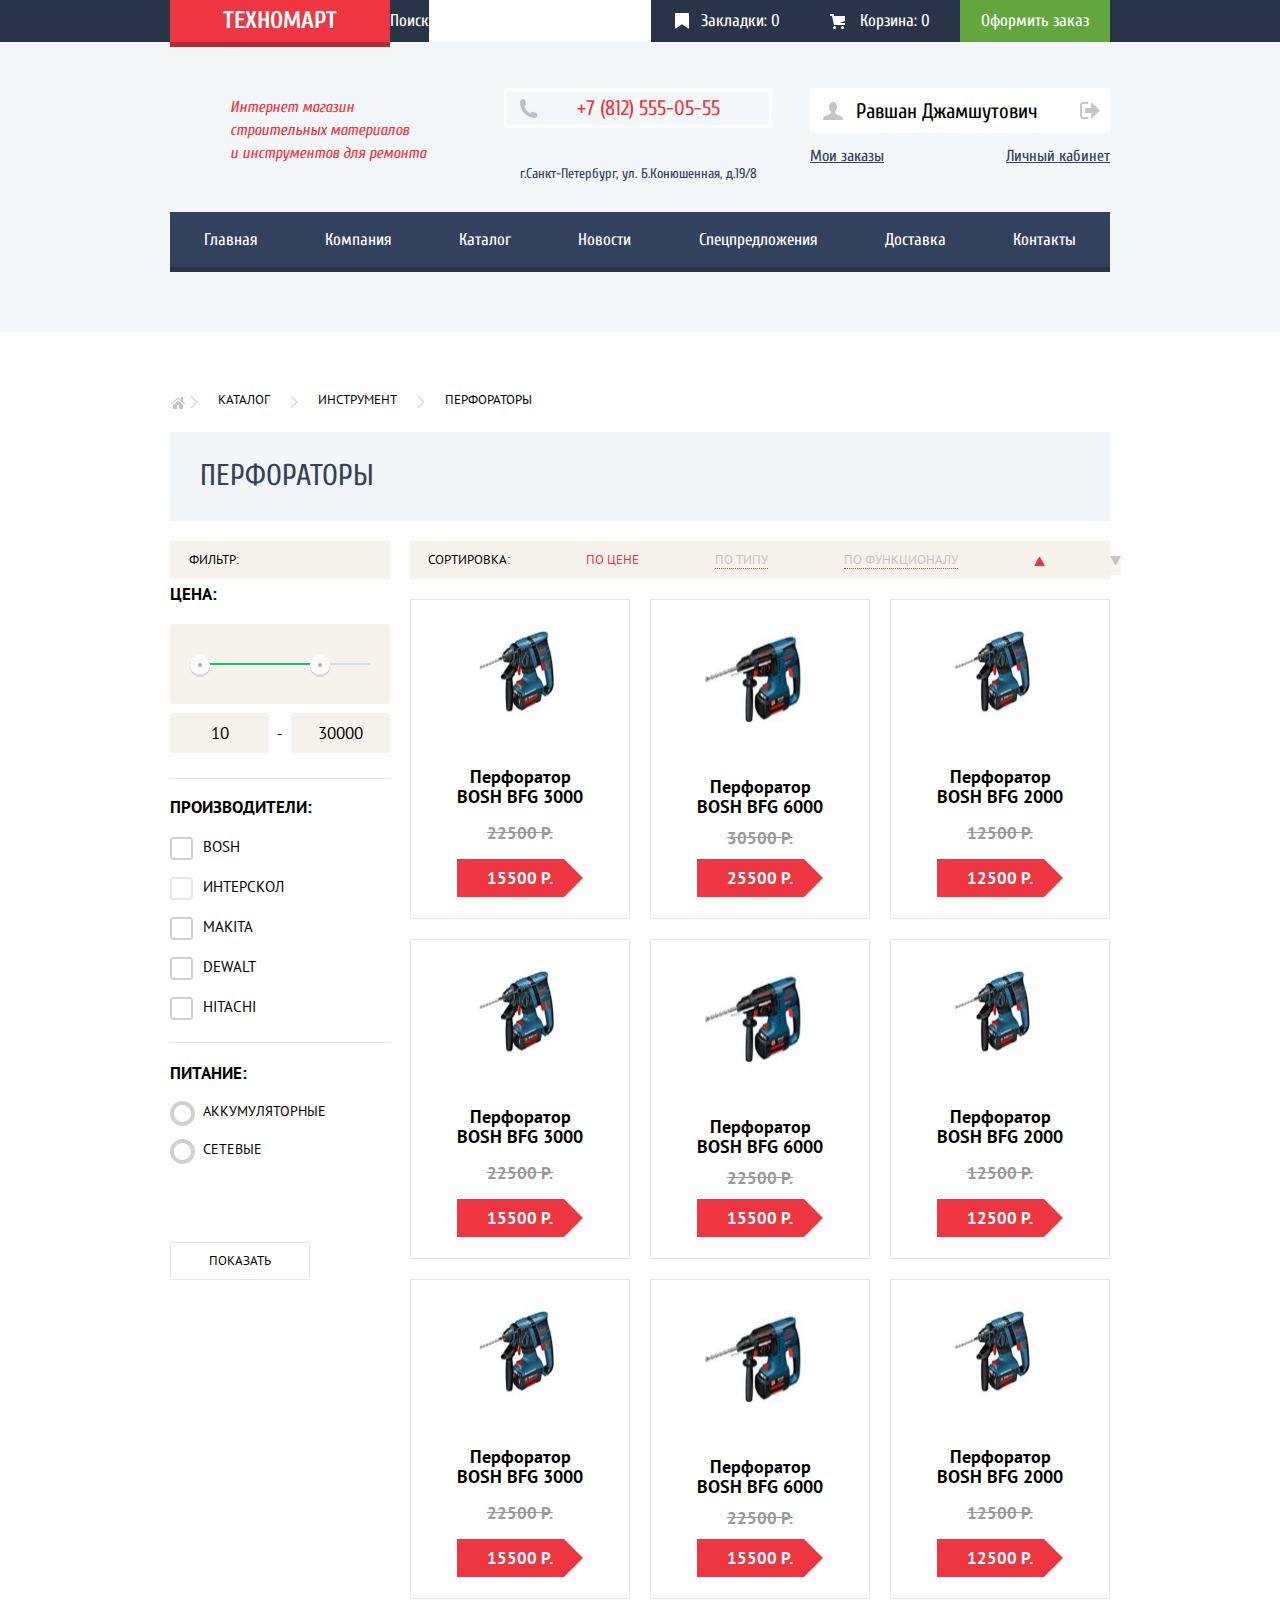
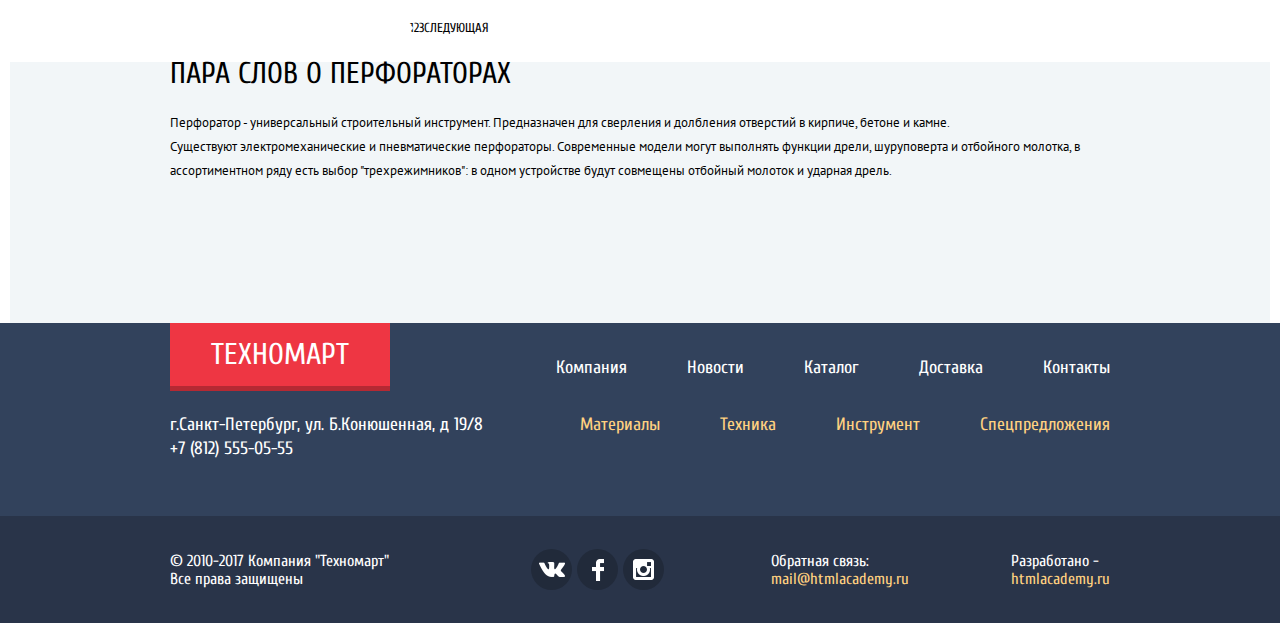
==== commit e51713f8: "Предварительный вариант стилизации." ====
--- a/catalog.html
+++ b/catalog.html
@@ -59,6 +59,7 @@
 
 	<main class="index">
 		<ul class="breadcrumbs">
+			<li class="homepage"><a href="#">На главную</a></li>
 			<li><a href="#">Каталог</a></li>
 			<li><a href="#">Инструмент</a></li>
 			<li><a href="#">Перфораторы</a></li>
@@ -73,23 +74,43 @@
 					<span>Фильтр:</span>
 					<fieldset class="filters-price">
 						<legend>Цена:</legend>
-						<input type="range" name="price" min="0" max="30000">
-						<p><output>0</output>-<output>30000</output></p>
+						<div class="range-filter">
+							<div class="range-controls">
+								<div class="scale">
+	             					<div class="bar">
+	             					</div>
+	            				</div>
+	            				<div class="toggle toggle-min"></div>
+	            				<div class="toggle toggle-max"></div>
+							</div>
+							<div class="price-controls">
+								<label class="min-price">от <input name="min-price" type="text" value="10"></label>
+								<span>-</span>
+	            				<label class="max-price">до <input name="max-price" type="text" value="30000"></label>
+	         				</div>
+						</div>
 					</fieldset>
 					<fieldset class="filters-manufacturers">
 						<legend>Производители:</legend>
-						<label><input type="checkbox" name="bosh">Bosh</label>
-						<label><input type="checkbox" name="interscol">Интерскол</label>
-						<label><input type="checkbox" name="makita">Makita</label>
-						<label><input type="checkbox" name="dewalt">Dewalt</label>
-						<label><input type="checkbox" name="hitachi">Hitachi</label>
+						<input class="visually-hidden filter-input-checkbox" type="checkbox" name="bosh" id="bosh">
+						<label for="bosh">Bosh</label>
+						<input class="visually-hidden filter-input-checkbox" type="checkbox" name="interscol" id="interscol" disabled>
+						<label for="interscol">Интерскол</label>
+						<input class="visually-hidden  filter-input-checkbox" type="checkbox" name="makita" id="makita">
+						<label for="makita">Makita</label>
+						<input class="visually-hidden  filter-input-checkbox" type="checkbox" name="dewalt" id="dewalt">
+						<label for="dewalt">Dewalt</label>
+						<input class="visually-hidden  filter-input-checkbox" type="checkbox" name="hitachi" id="hitachi">
+						<label for="hitachi">Hitachi</label>
 					</fieldset>
 					<fieldset class="filters-supply">
 						<legend>Питание:</legend>
-						<label><input type="radio" name="battery">Аккумуляторные</label>
-						<label><input type="radio" name="battery">Сетевые</label>
+						<input class="visually-hidden filter-input-radio" type="radio" name="battery" id="accumulator">
+						<label for="accumulator">Аккумуляторные</label>
+						<input class="visually-hidden filter-input-radio" type="radio" name="battery" id="dc-powered">
+						<label for="dc-powered">Сетевые</label>
 					</fieldset>
-					<input type="submit" name="submit-filters" value="Показать">
+					<input class="submit-button" type="submit" name="submit-filters" value="Показать">
 				</form>
 			</section>
 
@@ -99,95 +120,95 @@
 					<li><a class="active" href="#">По цене</a></li>
 					<li><a href="#">По типу</a></li>
 					<li><a href="#">По функционалу</a></li>
-					<li class="up"><a class="active" href="#">По возрастанию</a></li>
+					<li class="up active"><a class="active" href="#">По возрастанию</a></li>
 					<li class="down"><a href="#">По убыванию</a></li>
 				</ul>
 				<ul class="goods-list">
-					<li>
+					<li class="goods-list-item">
 	 					<img src="img/bfg_3000.jpg" width="127" height="112" alt="Перфоратор BOSH BFG 3000">
 	 					<p class="item-links">
-							<a href="#">Купить</a>
-							<a href="#">В закладки</a>
+							<a class="button-buy" href="#">Купить</a>
+							<a class="button-bookmark" href="#">В закладки</a>
 						</p>
 						<h3> Перфоратор BOSH BFG 3000</h3>
 						<span class="old-price"><del>22500 Р.</del></span>
 						<span class="new-price">15500 Р.</span>
 					</li>
-					<li>
+					<li class="goods-list-item">
 	 					<img src="img/bfg_6000.jpg" width="144" height="128" alt="Перфоратор BOSH BFG 6000">
 	 					<p class="item-links">
-							<a href="#">Купить</a>
-							<a href="#">В закладки</a>
+							<a class="button-buy" href="#">Купить</a>
+							<a class="button-bookmark" href="#">В закладки</a>
 						</p>
 						<h3> Перфоратор BOSH BFG 6000</h3>
 						<span class="old-price"><del>30500 Р.</del></span>
 						<span class="new-price">25500 Р.</span>
 					</li>
-					<li class="new">
+					<li  class="goods-list-item new">
 	 					<img src="img/bfg_2000.jpg" width="127" height="112" alt="Перфоратор BOSH BFG 2000">
 	 					<p class="item-links">
-							<a href="#">Купить</a>
-							<a href="#">В закладки</a>
+							<a class="button-buy" href="#">Купить</a>
+							<a class="button-bookmark" href="#">В закладки</a>
 						</p>
 						<h3> Перфоратор BOSH BFG 2000</h3>
 						<span class="old-price hidden"><del>12500 Р.</del></span>
 						<span class="new-price">12500 Р.</span>
 					</li>
-					<li>
+					<li class="goods-list-item">
 	 					<img src="img/bfg_3000.jpg"  width="127" height="112" alt="Перфоратор BOSH BFG 3000">
 	 					<p class="item-links">
-							<a href="#">Купить</a>
-							<a href="#">В закладки</a>
+							<a class="button-buy" href="#">Купить</a>
+							<a class="button-bookmark" href="#">В закладки</a>
 						</p>
 						<h3> Перфоратор BOSH BFG 3000</h3>
 						<span class="old-price"><del>22500 Р.</del></span>
 						<span class="new-price">15500 Р.</span>
 					</li>
-					<li class="new">
+					<li class="goods-list-item new">
 	 					<img src="img/bfg_6000.jpg" width="144" height="128" alt="Перфоратор BOSH BFG 6000">
 	 					<p class="item-links">
-							<a href="#">Купить</a>
-							<a href="#">В закладки</a>
+							<a class="button-buy" href="#">Купить</a>
+							<a class="button-bookmark" href="#">В закладки</a>
 						</p>
 						<h3> Перфоратор BOSH BFG 6000</h3>
 						<span class="old-price"><del>22500 Р.</del></span>
 						<span class="new-price">15500 Р.</span>
 					</li>
-					<li>
+					<li class="goods-list-item">
 	 					<img src="img/bfg_2000.jpg"  width="127" height="112" alt="Перфоратор BOSH BFG 2000">
 	 					<p class="item-links">
-							<a href="#">Купить</a>
-							<a href="#">В закладки</a>
+							<a class="button-buy" href="#">Купить</a>
+							<a class="button-bookmark" href="#">В закладки</a>
 						</p>
 						<h3> Перфоратор BOSH BFG 2000</h3>
 						<span class="old-price hidden"><del>12500 Р.</del></span>
 						<span class="new-price">12500 Р.</span>
 					</li>
-					<li class="new">
+					<li  class="goods-list-item new">
 	 					<img src="img/bfg_3000.jpg"  width="127" height="112" alt="Перфоратор BOSH BFG 3000">
 	 					<p class="item-links">
-							<a href="#">Купить</a>
-							<a href="#">В закладки</a>
+							<a class="button-buy" href="#">Купить</a>
+							<a class="button-bookmark" href="#">В закладки</a>
 						</p>
 						<h3> Перфоратор BOSH BFG 3000</h3>
 						<span class="old-price"><del>22500 Р.</del></span>
 						<span class="new-price">15500 Р.</span>
 					</li>
-					<li>
+					<li class="goods-list-item">
 	 					<img src="img/bfg_6000.jpg" width="144" height="128" alt="Перфоратор BOSH BFG 6000">
 	 					<p class="item-links">
-							<a href="#">Купить</a>
-							<a href="#">В закладки</a>
+							<a class="button-buy" href="#">Купить</a>
+							<a class="button-bookmark" href="#">В закладки</a>
 						</p>
 						<h3> Перфоратор BOSH BFG 6000</h3>
 						<span class="old-price"><del>22500 Р.</del></span>
 						<span class="new-price">15500 Р.</span>
 					</li>
-					<li>
+					<li class="goods-list-item">
 	 					<img src="img/bfg_2000.jpg" width="127" height="112" alt="Перфоратор BOSH BFG 2000">
 	 					<p class="item-links">
-							<a href="#">Купить</a>
-							<a href="#">В закладки</a>
+							<a class="button-buy" href="#">Купить</a>
+							<a class="button-bookmark" href="#">В закладки</a>
 						</p>
 						<h3> Перфоратор BOSH BFG 2000</h3>
 						<span class="old-price hidden"><del>12500 Р.</del></span>
@@ -233,29 +254,33 @@
 					+7 (812) 555-05-55			
 				</p>
 			</div>
-			<ul class="footer-navigation">
-				<li><a href="#">Компания</a></li>
-				<li><a href="#">Новости</a></li>
-				<li><a href="#">Каталог</a></li>
-				<li><a href="#">Доставка</a></li>
-				<li><a href="#">Контакты</a></li>
-				<li><a href="#">Материалы</a></li>
-				<li><a href="#">Техника</a></li>
-				<li><a href="#">Инструмент</a></li>
-				<li><a href="#">Спецпредложения</a></li>
-			</ul>
-		</div>
-		
+			<div>
+				<ul class="footer-navigation">
+					<li><a href="#">Компания</a></li>
+					<li><a href="#">Новости</a></li>
+					<li><a href="#">Каталог</a></li>
+					<li><a href="#">Доставка</a></li>
+					<li><a href="#">Контакты</a></li>
+				</ul>
+				<ul class="footer-navigation-bottom">
+					<li><a href="#">Материалы</a></li>
+					<li><a href="#">Техника</a></li>
+					<li><a href="#">Инструмент</a></li>
+					<li><a href="#">Спецпредложения</a></li>
+				</ul>
+			</div>
+		</div>
+
 		<div class="footer-links">
 			<div class="footer-links-wrapper">
 			<p class="copyrights">
-				2010-2017 Компания "Техномарт"<br>
+				&copy; 2010-2017 Компания "Техномарт"<br>
 				Все права защищены
 			</p>
 			<ul class="footer-social-links">
-				<li class="vkontakte"><a href="#">ВКонтакте</a></li>
-				<li class="facebook"><a href="#">Фейсбук</a></li>
-				<li class="instagramm"><a href="#">Инстаграмм</a></li>
+				<li><a class="vkontakte" href="#">ВКонтакте</a></li>
+				<li><a class="facebook" href="#">Фейсбук</a></li>
+				<li><a class="instagramm" href="#">Инстаграмм</a></li>
 			</ul>
 			<p class="feedback">
 				Обратная связь:<br>
--- a/css/style.css
+++ b/css/style.css
@@ -20,6 +20,8 @@
 
 .main-header-top {
 	background-color: #293449;
+	display: flex;
+	align-items: stretch;
 }
 
 section.header-menu {
@@ -37,9 +39,6 @@
 	margin-right: auto;
 }
 
-.user-activities li {
-	display: inline-block;
-}
 
 .header-info {
 	display: flex;
@@ -66,17 +65,45 @@
 	padding-right: 10px;
 }
 
+.user-interface {
+	display: flex;
+	justify-content: flex-end;
+	align-items: flex-start;
+	flex-wrap: wrap;
+	margin: 0;
+	padding: 0;
+}
+
+
 .user-interface ul {
+	list-style: none;
 	display: flex;
 	width: 300px;
+	height: 45px;
+	justify-content: space-between;
 	flex-wrap: wrap;
-}
-
-.user-name {
-	flex-basis: 300px;
-}
+	margin: 0;
+	margin-top: 46px;
+	padding: 0;
+}
+
 
 /* стилизация верхнего логотипа */
+
+h1.header-logo,
+h1.header-logo a {
+	text-transform: uppercase;
+	display: flex;
+	height: 100%;
+	width: 220px;
+	color: white;
+	align-items: center;
+	justify-content: center;
+}
+
+h1.header-logo {
+	box-shadow: 0 5px 0 0 #b52933;
+}
 
 h1.header-logo,
 h1.header-logo a {
@@ -102,11 +129,30 @@
 
 .user-activities {
 	list-style: none;
+	display: flex;
+	align-items: stretch;
+	margin: 0;
+	padding: 0;
+}
+
+.user-activities li {
+	display: flex;
+	align-items: center;
+	height: 42px;
+}
+
+.order {
+	
 }
 
 .order a {
+	display: flex;
 	color: white;
 	background-color: #63a63e;
+	padding-right: 21px;
+	padding-left: 21px;
+	height: 100%;
+	align-items: center;
 }
 
 .order a:hover {
@@ -118,10 +164,40 @@
 	color: white;
 }
 
+
+
+.basket a:before {
+	content: "";
+	position: absolute;
+	left: 20px;
+	width: 15px;
+	height: 15px;
+	background-image: url(../img/icon-cart.svg);
+}
+
+.bookmarks a:before {
+	content: "";
+	position: absolute;
+	left: 15px;
+	width: 14px;
+	height: 16px;
+	background-image: url(../img/icon-bookmark.svg);
+}
+
+
 .basket a,
 .bookmarks a {
+	display: flex;
+	position: relative;
+	height: 100%;
+	width: 120px;
 	color: white;
-}
+	align-items: center;
+	padding-right: 30px;
+	justify-content: flex-end;
+}
+
+
 
 .basket a:hover,
 .bookmarks a:hover {
@@ -133,6 +209,19 @@
 	background-color: #161d29;
 }
 
+.header-menu form {
+	flex-grow: 1;
+	padding: 0;
+	margin: 0;
+}
+
+.header-menu input {
+	height: 42px;
+	width: 222px;
+	border: none;
+
+}
+
 .header-menu label {
 	background-color: #293449;
 }
@@ -141,11 +230,34 @@
 	background-color: #212a3a;
 }
 
+.enter a {
+	align-items: center;
+	padding-left: 48px;
+	width: 73px;
+	background-image: url(../img/icon-login.svg);
+	background-size: 20px 17px;
+	background-repeat: no-repeat;
+	background-position: 10px 50%;
+}
+
+
+.registration a {
+	width: 150px;
+	align-items: center;
+	justify-content: center;
+}
+
 .user-interface a {
+	position: relative;
+	display: flex;
+	align-items: center;
+	height: 45px;
 	font-size: 21px;
 	line-height: 18px;
 	color: black;
 	background-color: white;
+	border-radius: 3px;
+
 }
 
 .user-interface a:hover {
@@ -157,15 +269,29 @@
 }
 
 .main-menu {
+	display: flex;
+	margin: 0;
+	margin-bottom: 60px;
+	padding: 0;
+	justify-content: space-between;
 	list-style: none;
-}
-
-.main-menu  li {
-	display: inline-block;
+	width: 100%;
+	background-color: #32425c;
+	font-size: 17px;
+	line-height: 17px;
+}
+
+.main-menu li {
+	flex-grow: 1;
 }
 
 .main-menu  a {
+	display: block;
+	padding-top: 19px;
+	padding-bottom: 19px;
+	text-align: center;
 	color: white;
+	border-bottom: 5px solid #293449;
 }
 
 .main-menu  a:hover {
@@ -175,12 +301,26 @@
 .main-menu  a:active {
 	color: #a8abaf;
 	background-color: #1d2739;
+	border-bottom-color: #1d2739;
 }
 
 
 .user-name {
 	background-color: white;
-}
+	width: 300px;
+}
+
+.user-name a {
+	padding-left: 46px;
+	background-image:
+	url(../img/icon-user.svg),
+	url(../img/icon-logout.svg);
+	background-position:
+	13px 50%,
+	269px 50%;
+	background-repeat: no-repeat;
+}
+
 
 .user-name a:hover {
 	color: black;
@@ -196,23 +336,20 @@
 	line-height: 18px;
 	text-decoration: underline;
 	color: #32425c;
+	background: none;
 }
 
 /* стилизация кнопок верхнего меню */
 
-main > h1 {
+
+
+.catalog-content-wrapper {
+	display: flex;
 	width: 940px;
 	margin-left: auto;
 	margin-right: auto;
 }
 
-.catalog-content-wrapper {
-	display: flex;
-	width: 940px;
-	margin-left: auto;
-	margin-right: auto;
-}
-
 
 section.search-filters{
 	margin-right: 20px;
@@ -233,21 +370,42 @@
 }
 
 .sorting-options {
+	list-style: none;
 	display: flex;
 	width: 700px;
-	justify-content: space-around;
-	margin: 0;
+	height: 38px;
+	justify-content: space-between;
+	align-items: center;
+	margin: 0;
+	margin-bottom: 20px;
 	padding: 0;
 
 }
 
 .goods-list {
 	display: flex;
+	justify-content: space-between;
 	width: 700px;
 	flex-wrap: wrap;
 	margin: 0;
 	padding: 0;
 }
+
+.popular-items-slider li,
+.goods-list li {
+	position: relative;
+	display: flex;
+	flex-direction: column;
+	align-items: center;
+	justify-content: space-between;
+	width: 218px;
+	height: 318px;
+	border: 1px solid #e5e5e5;
+	margin: 0;
+	margin-bottom: 20px;
+	
+}
+
 
 .pagination-list {
 	display: flex;
@@ -290,23 +448,57 @@
 
 /* хлебные крошки */
 
+.breadcrumbs {
+	display: flex;
+	width: 940px;
+	justify-content: left;
+	margin-left: auto;
+	margin-right: auto;
+	padding-left: 0;
+}
+
+.breadcrumbs li:nth-child(n+2) {
+	background-image: url(../img/icon-right-small.svg);
+	background-repeat: no-repeat;
+	background-position: 0px 50%;
+	padding-left: 28px;
+	margin-left: -10px;
+
+}
+
 .breadcrumbs a {
+	display: block;
+	position: relative;
+	padding-right: 30px;
 	font-size: 13px;
 	line-height: 18px;
 	color: black;
 	text-transform: uppercase;
 	font-family: 'PT Sans', sans-serif;
-
-}
-
-/* хлебные крошки */
-
-main h1 {
+}
+
+.homepage a {
+	font-size: 0;
+	background-image: url(../img/icon-home.svg);
+	background-repeat: no-repeat;
+	background-position: 0px 50%;
+}
+
+/* Хлебные крошки */
+
+main > h1 {
+	width: 910px;
+	margin-left: auto;
+	margin-right: auto;
 	font-size: 30px;
 	line-height: 30px;
+	font-weight: 400;
 	color: #32425c;
 	text-transform: uppercase;
 	background-color: #f2f6f8;
+	padding-top: 29px;
+	padding-bottom: 30px;
+	padding-left: 30px;
 }
 
 
@@ -316,25 +508,45 @@
 	font-size: 16px;
 	line-height: 23px;
 	color: #ee3643;
+	margin-left: 60px;
+	margin-top: 54px;
+	margin-bottom: 47px;
 }
 
 .contacts {
+	display: flex;
+	flex-direction: column;
+	align-items: center;
 	font-size: 14px;
 	line-height: 24px;
 	color: #32425c;
+	margin-top: 46px;
+	margin-left: 40px;
 }
 
 .header-phone {
+	position: relative;
 	font-size: 21px;
 	line-height: 18px;
 	color: #ee3643;
-}
-
-.main-menu {
-	background-color: #32425c;
-	font-size: 17px;
-	line-height: 17px;
-}
+	border: 3px solid white;
+	border-radius: 3px;
+	padding-top: 8px;
+	padding-bottom: 8px;
+	padding-left: 70px;
+	padding-right: 49px;
+	margin-bottom: 10px;
+}
+
+.header-phone:before {
+	content: "";
+	position: absolute;
+	left: 12px;
+	width: 19px;
+	height: 19px;
+	background-image: url(../img/icon-phone.svg);
+}
+
 
 
 .promo {
@@ -360,10 +572,16 @@
 }
 
 .promo h3 {
+	position: absolute;
+	left: 23px;
+	top: 15px;
 	font-size: 24px;
 	line-height: 30px;
 	font-weight: 700;
-}
+	padding: 0;
+	margin: 0;
+}
+
 
 
 .promo a {
@@ -389,12 +607,25 @@
 
 
 .promo-item {
+	position: relative;
 	width: 300px;
 	height: 123px;
 }
 
+.promo-item a {
+	position: absolute;
+	width: 135px;
+	text-align: center;
+	padding-top: 14px;
+	padding-bottom: 14px;
+	border-radius: 3px;
+	left: 23px;
+	bottom: 22px;
+}
+
 .promo-item--matherials {
 	background-image: url(../img/promo_matherials.svg);
+	background-position: 213px 31px;
 	background-repeat: no-repeat;
 	background-color: #ffbf47;
 	margin-right: 20px;
@@ -404,6 +635,7 @@
 
 .promo-item--tools {
 	background-image: url(../img/promo_tools.svg);
+	background-position: 197px 33px;
 	background-repeat: no-repeat;
 	background-color: #3bbce3;
 	margin-bottom: 20px;
@@ -412,6 +644,7 @@
 
 .promo-item--technics {
 	background-image: url(../img/promo_technics.svg);
+	background-position: 191px 31px;
 	background-repeat: no-repeat;
 	background-color: #dc91d8;
 	margin-bottom: 20px;
@@ -419,6 +652,7 @@
 
 .promo-item--discount {
 	background-image: url(../img/promo_discount.svg);
+	background-position: 196px 26px;
 	background-repeat: no-repeat;
 	background-color: #8ed78f;
 	margin-bottom: 20px;
@@ -426,11 +660,13 @@
 
 .promo-item--delivery {
 	background-image: url(../img/promo_delivery.svg);
+	background-position: 191px 32px;
 	background-repeat: no-repeat;
 	background-color: #ffc047;
 }
 
 .promo-slider {
+	position: relative;
 	width: 620px;
 	height: 266px;
     background-color: #75777a;
@@ -441,6 +677,15 @@
 /* кнопка слайдера */
 
 .promo-slider a {
+	display: block;
+	position: absolute;
+	left: 25px;
+	bottom: 22px;
+	width: 195px;
+	text-align: center;
+	padding-top: 12px;
+	padding-bottom: 12px;
+	border-radius: 3px;
 	color: white;
 	background-color: #ee3643;
 	font-size: 14px;
@@ -465,7 +710,108 @@
 
 /* стилизация форм с фильтрами */
 
+.filters-price {
+	margin: 0;
+  	padding: 0;
+  	border: none;
+  	border-bottom: 1px solid #e5e5e5;
+  	padding-bottom: 25px;
+  	margin-bottom: 13px;
+}
+
+.filters-manufacturers legend {
+	margin-bottom: 15px;
+}
+
+.range-filter {
+	width: 220px;
+	margin-top: 15px;
+}
+
+.range-controls {
+	position: relative;
+	height: 41px;
+	background-color: #f7f3ec;
+	border-radius: 3px;
+	margin-bottom: 9px;
+	padding-top: 39px;
+	padding-right: 20px;
+	padding-left: 20px;
+}
+
+.range-controls .scale {
+	height: 2px;
+	background-color: #d7dcde;
+}
+
+.range-controls .toggle {
+	position: absolute;
+	top: 31px;
+	left: 0;
+	height: 2px;
+	background-color: #d7dcde;
+	width: 4px;
+  	height: 4px;
+  	padding: 0;
+  	border: 8px solid #ffffff;
+  	background-color: #ababab;
+  	border-radius: 50%;
+  	box-shadow: 0 2px 1px 0 #cfcfcf;
+  	cursor: pointer;
+}
+
+.range-controls .toggle-min {
+	left: 20px;
+}
+
+.range-controls .toggle-max {
+	left: 140px;
+}
+
+.range-controls .bar {
+	width: 70%;
+  	height: 2px;
+ 	background: #00ca74;
+}
+
+.price-controls {
+	display: flex;
+	align-items: center;
+	justify-content: space-between;
+  	font-size: 0;
+}
+
+.price-controls input {
+	width: 95px;
+	height: 38px;
+
+    font-family: 'PT Sans', sans-serif;
+    font-size: 17px;
+    line-height: 18px;
+    text-align: center;
+    border: none;
+    border-radius: 3px;
+    background-color: #f7f3ec;
+}
+
+div.price-controls span {
+	font-size: 16px;
+	line-height: 18px;
+	background: none;
+	padding: 0;
+	margin: 0;
+}
+
+.price-controls label {
+ 	display: inline-block;
+  	font-size: 0px;
+}
+
 .search-filters span {
+	display: flex;
+	align-items: center;
+	padding-left: 19px;
+	height: 38px;
 	font-size: 13px;
 	line-height: 18px;
 	color: black;
@@ -481,6 +827,11 @@
 	font-family: 'PT Sans', sans-serif;
 }
 
+.filters-price legend {
+	margin-top: 10px;
+}
+
+
 .filters-price output {
 	font-size: 17px;
 	line-height: 18px;
@@ -494,25 +845,81 @@
 .sorting-options,
 .sorting-options li,
 .sorting-options a {
+	position: relative;
 	color: black;
 	text-transform: uppercase;
 	background-color: #f7f3ec;
 	font-size: 13px;
 	line-height: 18px;
+	font-family: 'PT Sans', sans-serif;
+}
+
+.sorting-options li:first-child {
+	margin-left: 18px;
 }
 
 .sorting-options a {
-	color: #999999;
-}
-
-.sorting-options a:hover {
-	color: black;
+	color: #c5c5c5;
+	border-bottom: 1px dotted #ee3643;
+}
+
+
+li.up a,
+li.down a {
+	font-size: 0;
+}
+
+.sorting-options .down:before {
+	position: absolute;
+	top: 7px;
+	display: inline-block;
+	content: "";
+	width: 1px;
+	height: 1px;
+	border: 5px solid #f7f3ec;
+	border-top: 9px solid #c5c5c5;
+	border-bottom: 9px solid #f7f3ec;
+}
+
+.sorting-options .down:hover::before {
+	border-top: 9px solid #231f20;
+}
+
+.down.active:before {
+	border-top: 9px solid #ee3643;
+}
+
+.sorting-options .up:before {
+	position: absolute;
+	bottom: 5px;
+	display: inline-block;
+	content: "";
+	width: 1px;
+	height: 1px;
+	border: 5px solid #f7f3ec;
+	border-top: 9px solid #f7f3ec;
+	border-bottom: 9px solid #c5c5c5;
+}
+
+.sorting-options .up:hover::before {
+	border-bottom: 9px solid #231f20;
+}
+
+.up.active:before {
+	border-bottom: 9px solid #ee3643;
+}
+
+
+.sorting-options a:hover,
+.sorting-options a.active:hover {
+	color: black;
+	border-bottom: 1px solid #ee3643; 
 }
 
 .sorting-options a.active {
 	color: #ee3643;
-}
-
+	border-bottom: none;
+}
 
 .search-filters legend {
 	font-size: 17px;
@@ -520,21 +927,104 @@
 	font-weight: 700;
 	color: black;
 	text-transform: uppercase;
+	font-family: 'PT Sans', sans-serif;
+}
+
+
+.filters-manufacturers,
+.filters-supply {
+	display: flex;
+	flex-direction: column;
+	margin: 0;
+  	padding: 0;
+  	border: none;
+}
+
+.filters-manufacturers {
+	border-bottom: 1px solid #e5e5e5;
+	padding-bottom: 5px;
+	margin-bottom: 15px;
 }
 
 .filters-manufacturers label {
+	position: relative;
 	font-size: 15px;
 	line-height: 20px;
 	color: black;
 	text-transform: uppercase;
-}
+	font-family: 'PT Sans', sans-serif;
+	margin-bottom: 20px;
+	padding-left: 33px;
+}
+
+.filter-input-checkbox + label::before {
+	content: "";
+  	position: absolute;
+  	left: 0px;
+  	width: 27px;
+  	height: 23px;
+  	background-image: url(../img/checkbox-off.svg);
+  	background-repeat: no-repeat;
+  	background-position: 0 50%;
+  	opacity: 0.8;
+}
+
+.filter-input-checkbox:checked + label::before {
+  	background-image: url(../img/checkbox-on.svg);
+}
+
+.filter-input-checkbox:hover + label::before {
+	opacity: 1;
+}
+
+.filter-input-checkbox:disabled + label::before {
+	opacity: 0.4;
+}
+
+
 
 .filters-supply label {
+	position: relative;
 	font-size: 14px;
 	line-height: 20px;
-	color: black;
+	font-family: 'PT Sans', sans-serif;
 	text-transform: uppercase;
-}
+	color: black;
+	padding-left: 33px;
+	margin-bottom: 18px;
+}
+
+.filters-supply legend {
+	margin: 0;
+	padding: 0;
+	margin-bottom: 13px;
+}
+
+.filter-input-radio + label::before {
+	content: "";
+  	position: absolute;
+  	left: 0px;
+  	width: 25px;
+  	height: 25px;
+  	background-image: url(../img/radio-off.svg);
+  	background-repeat: no-repeat;
+  	background-position: 0 50%;
+  	opacity: 0.8;
+}
+
+.filter-input-radio:checked + label::before {
+  	background-image: url(../img/radio-on.svg);
+}
+
+.filter-input-radio:hover + label::before {
+	opacity: 1;
+}
+
+.filter-input-radio:disabled + label::before {
+	opacity: 0.4;
+}
+
+
 
 .search-filters input[type="submit"] {
 	font-size: 13px;
@@ -542,11 +1032,67 @@
 	color: black;
 	text-transform: uppercase;
 }
+
+.submit-button {
+	width: 140px;
+	padding-top: 9px;
+	padding-bottom: 9px;
+	background-color: white;
+	border: 1px solid #e5e5e5;
+	border-radius: 3px;
+	font-family: 'PT Sans', sans-serif;
+	margin-top: 65px;
+}
 /* стилизация форм с фильтрами */
 
 
 
 /* кнопки карточки товара */
+
+.goods-list-item {
+	position: relative;
+}
+
+.goods-list-item img {
+	margin-top: 22px;
+	margin-bottom: 15px;
+}
+
+.goods-list-item:hover .item-links {
+	display: block;
+}
+
+.item-links {
+	position: absolute;
+	display: none;
+	top: 0;
+	left: 0;
+	width: 218px;
+	height: 164px;
+	background-color: white;
+	margin: 0;
+}
+
+.button-buy,
+.button-bookmark {
+	display: block;
+	width: 135px;
+	margin: 0 auto;
+	text-align: center;
+	padding: 10px 0;
+	border: 3px solid #63a63e;
+	border-radius: 3px;
+}
+
+.button-buy {
+	margin-top: 44px;
+	border-bottom: none;
+	box-shadow: 0px 3px 0px #367315;
+}
+
+.button-bookmark {
+	margin-top: 10px;
+}
 
 .item-links a {
 	font-size: 14px;
@@ -555,46 +1101,35 @@
 	color: white;
 }
 
-.item-links a:first-child {
+.item-links .button-buy {
 	background-color: #63a63e;
 }
 
-.item-links a:first-child:hover {
+.item-links .button-buy:hover {
 	background-color: #5fbb2d;
 }
 
-.item-links a:first-child:active {
+.item-links .button-buy:active {
 	background-color: #518534;
 }
 
-.item-links a:last-child {
+.item-links .button-bookmark {
 	color: #32425c;
 	background-color: white;
 }
 
-.item-links a:last-child:hover {
-
-}
-
-.item-links a:last-child:active {
+.item-links .button-bookmark:hover {
+
+}
+
+.item-links .button-bookmark:active {
 	color: #c1c6ce;
 }
 
 /* кнопки карточки товара */
 
 
-/* Хлебные крошки */
-
-.breadcrumbs {
-	display: flex;
-	width: 940px;
-	justify-content: left;
-	margin-left: auto;
-	margin-right: auto;
-	padding-left: 0;
-}
-
-/* Хлебные крошки */
+
 
 /* пагинация */
 
@@ -635,6 +1170,17 @@
 	font-family: 'PT Sans', sans-serif; 
 }
 
+.slider-header {
+	display: block;
+	position: absolute;
+	left: 24px;
+	top: 26px;
+	font-family: 'PT Sans', sans-serif; 
+	font-size: 18px;
+	line-height: 24px;
+	margin: 0;
+	padding: 0;
+}
 
 .slider-header b {
 	font-family: 'Cuprum', Arial, sans-serif;
@@ -644,11 +1190,6 @@
 	text-transform: uppercase; 
 }
 
-.slider-header {
-	font-family: 'PT Sans', sans-serif; 
-	font-size: 18px;
-	line-height: 24px;
-}
 
 .popular {
 	display: flex;
@@ -662,8 +1203,8 @@
 .popular h2 {
 	font-size: 30px;
 	line-height: 30px;
+	margin-left: 30px;
 	color: #32425c;
-	
 }
 
 .popular a {
@@ -671,18 +1212,29 @@
 	font-size: 14px;
 	line-height: 18px;
 	background-color: #ee3643;
-}
-
-.popular-items h3,
+	border-radius: 3px;
+	padding-top: 12px;
+	padding-bottom: 12px;
+	padding-left: 57px;
+	padding-right: 57px;
+	margin-right: 24px;
+}
+
+.popular-items-slider h3,
 .goods-list h3 {
+	width: 150px;
 	color: black;
 	font-family: 'PT Sans', sans-serif;
 	font-size: 18px;
 	line-height: 20px;
 	font-weight: 700;
+	margin: 0;
+	text-align: center;
 }
 
 .old-price {
+	display: block;
+	margin: 0 auto;
 	font-family: 'PT Sans', sans-serif;
 	font-size: 17px;
 	line-height: 18px;
@@ -691,6 +1243,11 @@
 }
 
 .new-price {
+	position: relative;
+	display: block;
+	margin: 0 auto;
+	margin-bottom: 21px;
+	padding: 10px 30px;
 	font-family: 'PT Sans', sans-serif;
 	font-size: 17px;
 	line-height: 18px;
@@ -699,12 +1256,27 @@
 	background-color: #ee3643;
 }
 
+.new-price:after {
+	content:"";
+    position:absolute;
+    top:0;
+    right:-19px;
+    width:0;
+    height:0;
+    border:19px solid white;
+    border-left-color: #ee3643;
+}
+
+
 .services {
 	background-color: #f4f8f9;
 	font-family: 'PT Sans', sans-serif;
+	margin-bottom: 47px;
 }
 
 .services-wrapper {
+	display: flex;
+	flex-direction: column;
 	width: 940px;
 	min-height: 522px;
 	margin-left: auto;
@@ -714,16 +1286,20 @@
 .services-wrapper-inner {
 	display: flex;
 	flex-direction: row;
+	justify-content: space-between;
+	margin-top: 74px;
 }
 
 
 .services form {
 	display: flex;
 	flex-direction: column;
-
-
-}
-
+}
+
+
+.services input[type="radio"] {
+	display: none;
+}
 
 .about-company {
 	display: flex;
@@ -739,11 +1315,45 @@
 	flex-direction: column;
 }
 
+.about-company-info a {
+	display: block;
+	width: 220px;
+	border-radius: 3px;
+	text-align: center;
+	padding-top: 10px;
+	padding-bottom: 10px;
+}
+
+.about-company-info p,
+.about-company-contacts p {
+	margin: 0;
+	margin-bottom: 25px;
+}
+
+.about-company-info p:last-of-type {
+	margin-bottom: 22px;
+}
+
+
+
 .about-company-contacts {
 	display: flex;
 	flex-direction: column;
 }
 
+.about-company-contacts  p {
+	margin-bottom: 35px;
+}
+
+.about-company-contacts a:last-child {
+	display: block;
+	width: 300px;
+	border-radius: 3px;
+	text-align: center;
+	margin-top: 32px;
+	padding-top: 10px;
+	padding-bottom: 10px;
+}
 
 .services p,
 .about-company p {
@@ -752,6 +1362,11 @@
 	font-size: 13px;
 	line-height: 24px;
 }
+
+.services p {
+	margin: 0;
+}
+
 
 .services h2,
 .about-company h2 {
@@ -763,33 +1378,78 @@
 	text-transform: uppercase;
 }
 
+.about-company h2 {
+	margin: 0;
+	margin-bottom: 28px;
+}
+
+.services h2 {
+	margin: 0;
+	margin-top: 68px;
+	margin-bottom: 39px;
+}
+
+
+
+
+
+
 .services h3 {
 	font-size: 36px;
 	line-height: 24px;
 	font-family: 'Cuprum', Arial, sans-serif;
 	color: #32425c;
 	text-transform: uppercase;
+	margin: 0;
+	margin-bottom: 40px;
 }
 
 .credit a {
+	
 	color: white;
 	background-color: #ff5357;
 	text-transform: uppercase;
-}
+	line-height: 18px;
+	background-color: #ff5357;
+	border-radius: 3px;
+	padding-top: 12px;
+	padding-bottom: 12px;
+	padding-left: 45px;
+	padding-right: 45px;
+	margin: 0;
+}
+
+.credit p {
+	margin-bottom: 40px;
+}
+.delivery,
+.guarantee,
+.credit {
+	width: 630px;
+	height: 282px;
+	margin-right: -10px;
+	background-position: 100% 100%;
+}
+
+
 
 .delivery {
 	background-image: url(../img/delivery.png);
 	background-repeat: no-repeat;
+	
 }
 
 .guarantee {
 	background-image: url(../img/guarantee.png);
 	background-repeat: no-repeat;
+	display: none;
 }
 
 .credit {
 	background-image: url(../img/credit.png);
 	background-repeat: no-repeat;
+	display: none;
+	
 }
 
 
@@ -800,38 +1460,59 @@
 	font-size: 21px;
 	line-height: 30px;
 	font-weight: 700;
+	font-family: 'Cuprum', Arial, sans-serif;
+	width: 218px;
+	border-top: 1px solid #405069;
+	border-bottom: 1px solid #293449;
+	padding-left: 22px;
+	padding-top: 15px;
+	padding-bottom: 15px;
 	color: white;
 	background-color: #32425c;
 }
 
 .services label:hover {
 	background-color: #293449;
+
 }
 
 .services label.active {
 	color: #32425c;
+	border-top: 1px solid white;
+	border-bottom: 1px solid white;
 	background-color: white;
 }
 
+
+
+
 /* стилизация кнопок сервиса*/
 
 
 
-.about-company a {
+.about-company a:last-child {
 	color: white;
 	font-size: 14px;
 	line-height: 18px;
 	background-color: #ee3643;
 	text-transform: uppercase;
+}
+
+.about-company-info ul {
+	list-style: none;
+	margin: 0;
 }
 
 .about-company-info li {
 	font-size: 18px;
 	line-height: 20px;
 	color: black;
-}
-
-
+	margin-bottom: 20px;
+}
+
+.about-company-info li:last-child {
+	margin-bottom: 35px;
+}
 
 
 /* стилизация футера */
@@ -845,45 +1526,63 @@
 .footer-links-wrapper {
 	display: flex;
 	justify-content: space-between;
+	align-items: center; 
 	width: 940px;
+	height: 107px;
 	margin-left: auto;
 	margin-right: auto;
 }
 
 .main-footer-wrapper {
 	display: flex;
+	justify-content: space-between;
 	width: 940px;
+	height: 193px;
 	margin-left: auto;
 	margin-right: auto;
 }
 
-.footer-navigation {
-	display: flex;
-}
 
 .footer-social-links {
 	display: flex;
 }
 
 
+
+
+.footer-links {
+	background-color: #293449;
+}
+
+.footer-contacts p {
+	font-size: 18px;
+	line-height: 24px;  
+	margin-top: 27px;  
+}
+
 .footer-logo {
+	display: flex;
+	align-items: center;
+	justify-content: center;
+	vertical-align: middle;
 	font-size: 30px;
 	line-height: 30px;
 	background-color: #ee3643;
 	color: white;
-}
-
-.footer-links {
-	background-color: #293449;
-}
-
-.footer-contacts p {
-	font-size: 18px;
-	line-height: 24px;    
-}
-
-.footer-navigation {
+	box-shadow: 0 5px 0 0 #b52933;
+	width: 220px;
+	height: 63px;
+}
+
+.footer-navigation,
+.footer-navigation-bottom {
+	display: flex;
+	justify-content: flex-end;
+	flex-wrap: wrap;
 	list-style: none;
+	padding: 0;
+	margin: 0;	
+	margin-top: 33px;
 }
 
 .footer-navigation a {
@@ -892,18 +1591,35 @@
 	color: inherit;
 }
 
-.footer-navigation a:hover {
+.footer-navigation-bottom a {
+	color: #ffd180;
+	font-size: 18px;
+	line-height: 24px;
+}
+
+.footer-navigation a:hover,
+.footer-navigation-bottom a:hover {
 	text-decoration: underline;
 }
 
-.footer-navigation a:active {
+.footer-navigation a:active,
+.footer-navigation-bottom a:active {
 	opacity: 0.5;
 	text-decoration: none;
 }
 
-.footer-navigation li:nth-of-type(n+6) {
-	color: #ffd180;
-}
+
+.footer-navigation li,
+.footer-navigation-bottom li {
+	margin-left: 60px;
+}
+
+.footer-navigation li:first-child,
+.footer-navigation-bottom li:first-child {
+	margin-left: 0px;
+}
+
+
 
 .footer-social-links {
 	list-style: none;
@@ -948,10 +1664,6 @@
 }
 
 
-.popular-items-slider li {
-	width: 220px;
-	min-height: 318px;
-}
 
 .popular-manufacturers {
 	width: 940px;
@@ -972,8 +1684,16 @@
 }
 
 .popular-manufacturers-list li {
+	display: flex;
+	justify-content: center;
+	align-items: center;
+
 	width: 220px;
 	min-height: 145px;
+	border: 1px solid #e5e5e5;
+	margin: 0;
+	margin-bottom: 20px;
+	vertical-align: middle;
 }
 
 
@@ -994,3 +1714,62 @@
 }
 
 
+
+.footer-social-links li {
+	font-size: 0;
+	line-height: 0;
+	margin-right: 5px;
+}
+
+
+.vkontakte::before {
+	content: "";
+	display: block;
+	border-radius: 50%;
+	background-color: #212a3a;
+	background-image: url(../img/vk-icon.svg);
+	background-repeat: no-repeat;
+	background-position: 50% 50%;
+	width: 41px;
+	height: 41px;
+}
+
+.facebook::before {
+	content: "";
+	display: block;
+	border-radius: 50%;
+	background-color: #212a3a;
+	background-image: url(../img/fb-icon.svg);
+	background-repeat: no-repeat;
+	background-position: 50% 50%;
+	width: 41px;
+	height: 41px;
+}
+
+.instagramm::before {
+	content: "";
+	display: block;
+	border-radius: 50%;
+	background-color: #212a3a;
+	background-image: url(../img/insta-icon.svg);
+	background-repeat: no-repeat;
+	background-position: 50% 50%;
+	width: 41px;
+	height: 41px;
+}
+
+
+
+.instagramm:hover::before,
+.facebook:hover::before,
+.vkontakte:hover::before {
+	background-color: #ee3643;
+}
+
+.visually-hidden {
+  position: absolute;
+  clip: rect(0 0 0 0);
+  width: 1px;
+  height: 1px;
+  margin: -1px;
+}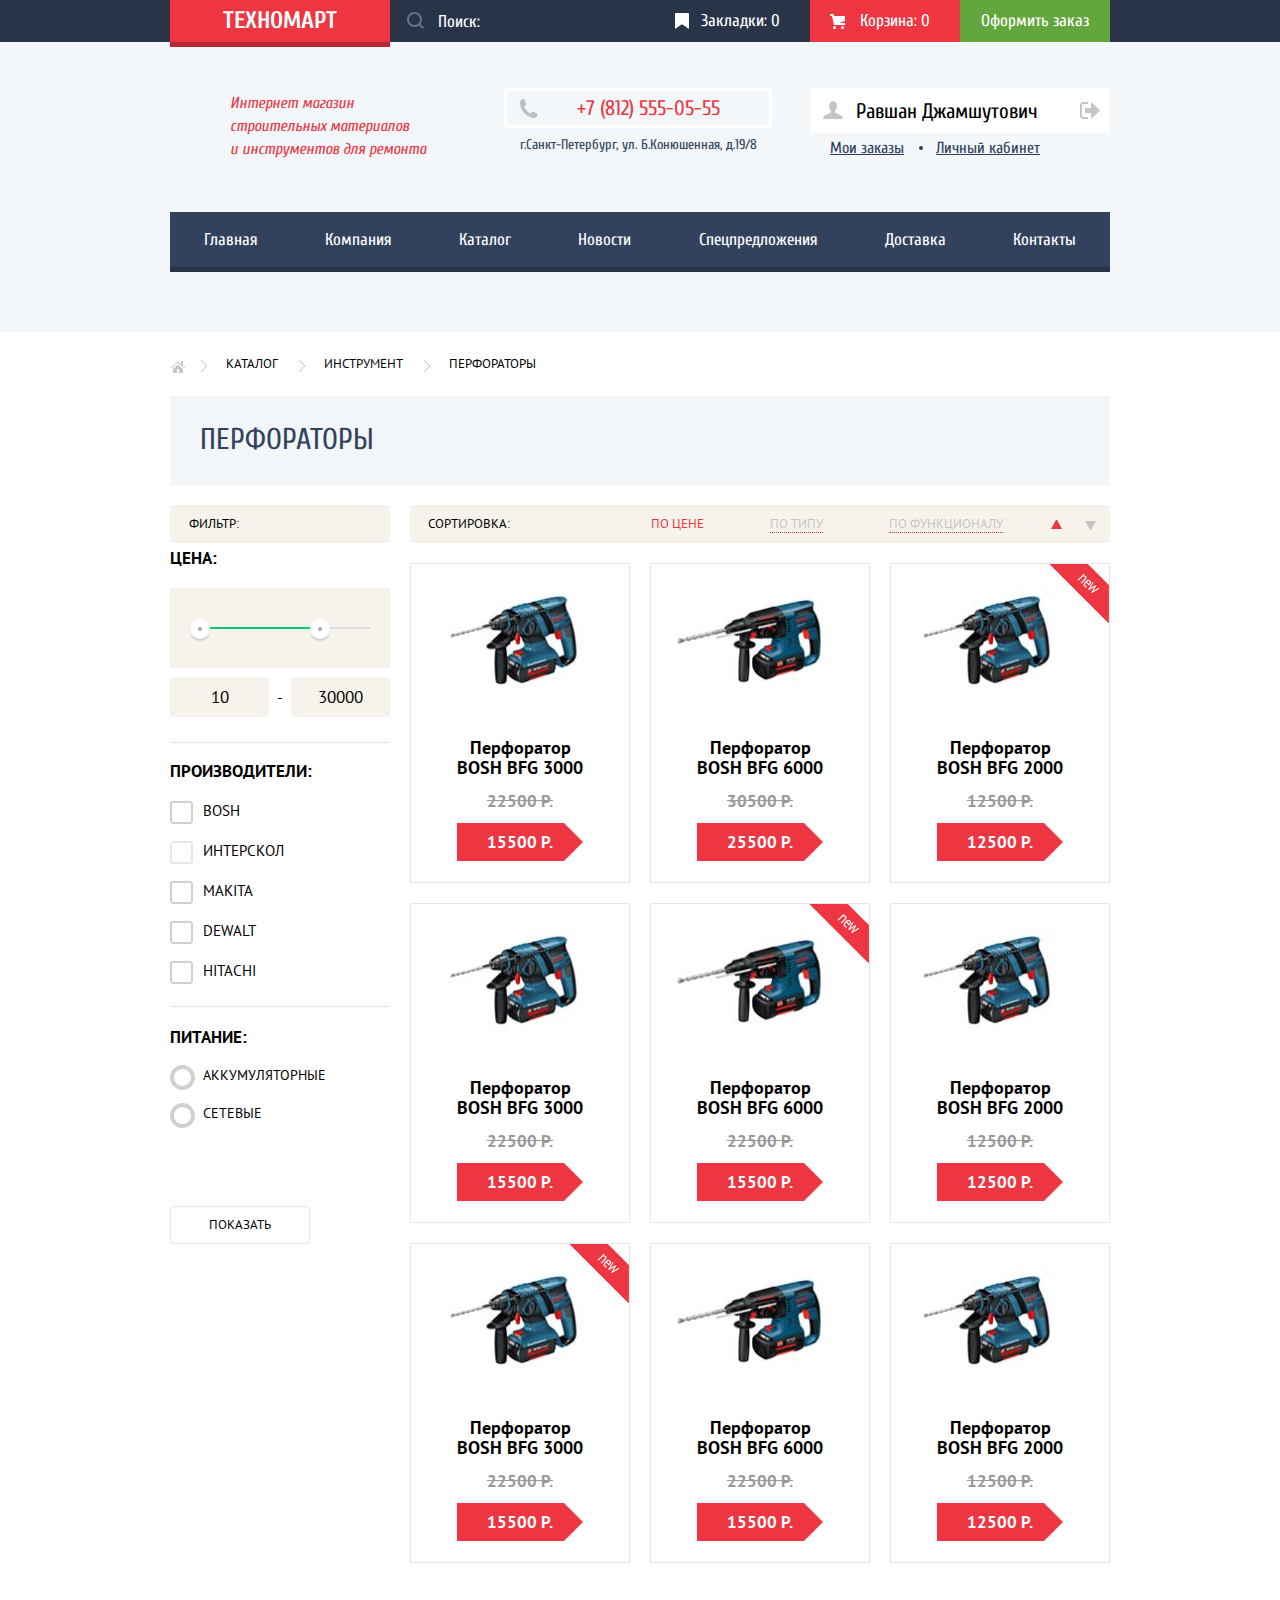
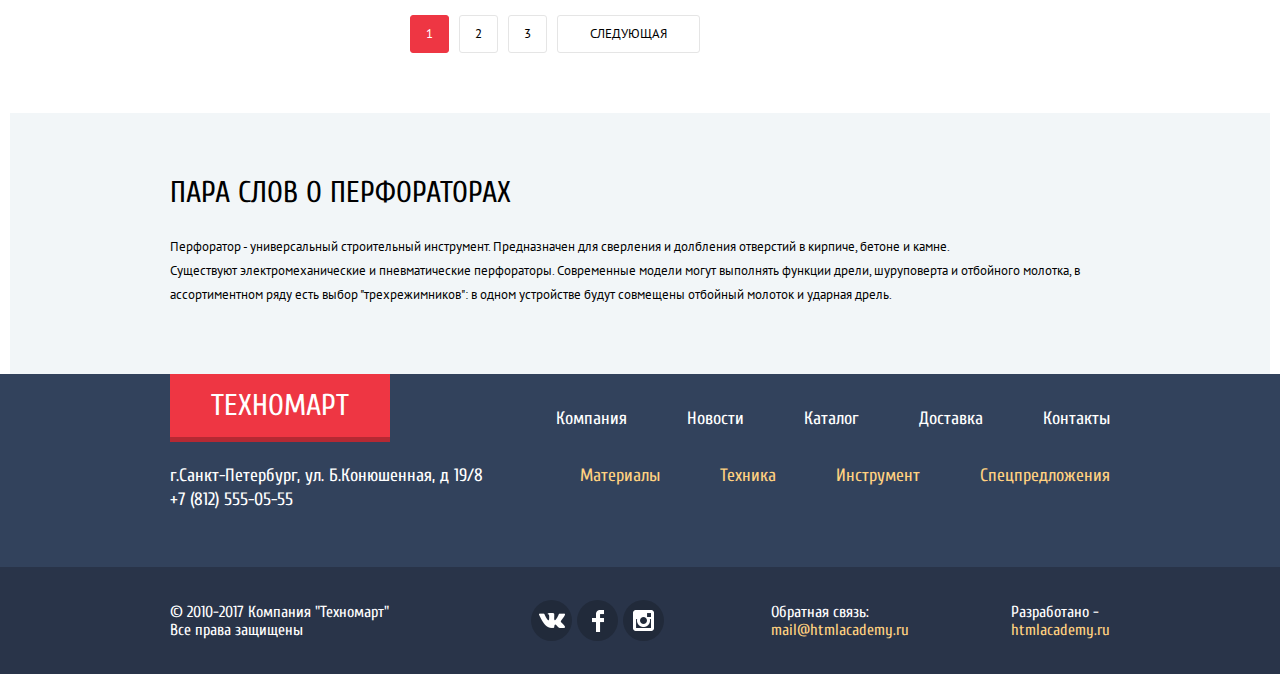
==== commit eb21fbfc: "Завершена базовая стилизация" ====
--- a/catalog.html
+++ b/catalog.html
@@ -9,16 +9,17 @@
 	<link href="css/style.css" rel="stylesheet">
 </head>
 <body>
-	<header class="main-header">
+	<header class="main-header inner">
 		<div class="main-header-top">
 			<section class="header-menu">
 				<h1 class="header-logo"><a href="index.html">Техномарт</a></h1>
 				<form>
-					<label>Поиск<input type="search" name="search"></label>
+					<label class="visually-hidden" for="search">Поиск</label>
+					<input type="search" name="search" id="search" value="Поиск:">
 				</form>
 				<ul class="user-activities">
 					<li class="bookmarks"><a href="#">Закладки: 0</a></li>
-					<li class="basket"><a href="#">Корзина: 0</a></li>
+					<li class="basket"><a class="user-activities-active" href="#">Корзина: 0</a></li>
 					<li class="order"><a href="#">Оформить заказ</a></li>	
 				</ul>		
 			</section>
@@ -31,13 +32,13 @@
 				и инструментов для ремонта
 			</p>
 			<p class="contacts">
-				<span class="header-phone">+7 (812) 555-05-55</span><br>
-				г.Санкт-Петербург, ул. Б.Конюшенная, д.19/8		
+				<span class="header-phone">+7 (812) 555-05-55</span>
+				<span class="contacts-address">г.Санкт-Петербург, ул. Б.Конюшенная, д.19/8</span>
 			</p>
 
 			<section class="user-interface">
 				<ul>
-					<li class="user-name"><a href="#"> Равшан Джамшутович</a></li>
+					<li class="user-name"><a href="#">Равшан Джамшутович</a> <a class="logout" href="#logout"></a></li>
 					<li class="my-orders"><a href="#">Мои заказы</a></li>
 					<li class="my-cabinet"><a href="#">Личный кабинет</a></li>
 				</ul>			
@@ -46,9 +47,9 @@
 	
 		<nav class="main-header-menu">
 			<ul class="main-menu">
-				<li><a href="#">Главная</a></li>
+				<li><a href="index.html">Главная</a></li>
 				<li><a href="#">Компания</a></li>
-				<li><a href="#">Каталог</a></li>
+				<li><a href="catalog.html">Каталог</a></li>
 				<li><a href="#">Новости</a></li>
 				<li><a href="#">Спецпредложения</a></li>
 				<li><a href="#">Доставка</a></li>
@@ -70,7 +71,7 @@
 
 		<div class="catalog-content-wrapper">
 			<section class="search-filters">  <!--search form-->
-				<form>
+				<form method="get">
 					<span>Фильтр:</span>
 					<fieldset class="filters-price">
 						<legend>Цена:</legend>
@@ -125,7 +126,7 @@
 				</ul>
 				<ul class="goods-list">
 					<li class="goods-list-item">
-	 					<img src="img/bfg_3000.jpg" width="127" height="112" alt="Перфоратор BOSH BFG 3000">
+	 					<img src="img/bfg_3000.jpg" width="216" height="123" alt="Перфоратор BOSH BFG 3000">
 	 					<p class="item-links">
 							<a class="button-buy" href="#">Купить</a>
 							<a class="button-bookmark" href="#">В закладки</a>
@@ -135,7 +136,7 @@
 						<span class="new-price">15500 Р.</span>
 					</li>
 					<li class="goods-list-item">
-	 					<img src="img/bfg_6000.jpg" width="144" height="128" alt="Перфоратор BOSH BFG 6000">
+	 					<img src="img/bfg_6000.jpg" width="216" height="123" alt="Перфоратор BOSH BFG 6000">
 	 					<p class="item-links">
 							<a class="button-buy" href="#">Купить</a>
 							<a class="button-bookmark" href="#">В закладки</a>
@@ -145,7 +146,7 @@
 						<span class="new-price">25500 Р.</span>
 					</li>
 					<li  class="goods-list-item new">
-	 					<img src="img/bfg_2000.jpg" width="127" height="112" alt="Перфоратор BOSH BFG 2000">
+	 					<img src="img/bfg_2000.jpg" width="215" height="123" alt="Перфоратор BOSH BFG 2000">
 	 					<p class="item-links">
 							<a class="button-buy" href="#">Купить</a>
 							<a class="button-bookmark" href="#">В закладки</a>
@@ -155,7 +156,7 @@
 						<span class="new-price">12500 Р.</span>
 					</li>
 					<li class="goods-list-item">
-	 					<img src="img/bfg_3000.jpg"  width="127" height="112" alt="Перфоратор BOSH BFG 3000">
+	 					<img src="img/bfg_3000.jpg"  width="216" height="123" alt="Перфоратор BOSH BFG 3000">
 	 					<p class="item-links">
 							<a class="button-buy" href="#">Купить</a>
 							<a class="button-bookmark" href="#">В закладки</a>
@@ -165,7 +166,7 @@
 						<span class="new-price">15500 Р.</span>
 					</li>
 					<li class="goods-list-item new">
-	 					<img src="img/bfg_6000.jpg" width="144" height="128" alt="Перфоратор BOSH BFG 6000">
+	 					<img src="img/bfg_6000.jpg" width="216" height="123" alt="Перфоратор BOSH BFG 6000">
 	 					<p class="item-links">
 							<a class="button-buy" href="#">Купить</a>
 							<a class="button-bookmark" href="#">В закладки</a>
@@ -175,7 +176,7 @@
 						<span class="new-price">15500 Р.</span>
 					</li>
 					<li class="goods-list-item">
-	 					<img src="img/bfg_2000.jpg"  width="127" height="112" alt="Перфоратор BOSH BFG 2000">
+	 					<img src="img/bfg_2000.jpg"  width="215" height="123" alt="Перфоратор BOSH BFG 2000">
 	 					<p class="item-links">
 							<a class="button-buy" href="#">Купить</a>
 							<a class="button-bookmark" href="#">В закладки</a>
@@ -185,7 +186,7 @@
 						<span class="new-price">12500 Р.</span>
 					</li>
 					<li  class="goods-list-item new">
-	 					<img src="img/bfg_3000.jpg"  width="127" height="112" alt="Перфоратор BOSH BFG 3000">
+	 					<img src="img/bfg_3000.jpg"  width="216" height="123" alt="Перфоратор BOSH BFG 3000">
 	 					<p class="item-links">
 							<a class="button-buy" href="#">Купить</a>
 							<a class="button-bookmark" href="#">В закладки</a>
@@ -195,7 +196,7 @@
 						<span class="new-price">15500 Р.</span>
 					</li>
 					<li class="goods-list-item">
-	 					<img src="img/bfg_6000.jpg" width="144" height="128" alt="Перфоратор BOSH BFG 6000">
+	 					<img src="img/bfg_6000.jpg" width="216" height="123" alt="Перфоратор BOSH BFG 6000">
 	 					<p class="item-links">
 							<a class="button-buy" href="#">Купить</a>
 							<a class="button-bookmark" href="#">В закладки</a>
@@ -205,7 +206,7 @@
 						<span class="new-price">15500 Р.</span>
 					</li>
 					<li class="goods-list-item">
-	 					<img src="img/bfg_2000.jpg" width="127" height="112" alt="Перфоратор BOSH BFG 2000">
+	 					<img src="img/bfg_2000.jpg" width="215" height="123" alt="Перфоратор BOSH BFG 2000">
 	 					<p class="item-links">
 							<a class="button-buy" href="#">Купить</a>
 							<a class="button-bookmark" href="#">В закладки</a>
@@ -216,10 +217,10 @@
 					</li>
 				</ul>
 				<ul class="pagination-list">
-					<li class="pagination-item"><a>1</a></li>
+					<li class="pagination-item"><a class="current-page">1</a></li>
 					<li class="pagination-item"><a href="#">2</a></li>
 					<li class="pagination-item"><a href="#">3</a></li>
-					<li class="pagination-item"><a href="#">Следующая</a></li>
+					<li class="pagination-item"><a class="next-page" href="#">Следующая</a></li>
 				</ul>
 			</section>
 		</div>
@@ -240,8 +241,7 @@
 			<ul class="cart-items">
 				<li><a href="#">Оформить заказ</a></li>
 				<li><a href="#">Продолжить покупки</a></li>
-			</ul>
-			
+			</ul>	
 		</section>
 	</main>
 
--- a/css/style.css
+++ b/css/style.css
@@ -16,6 +16,10 @@
 .main-header {
 	background-color: #f3f7f9;
 	margin-bottom: 59px;
+}
+
+.main-header.inner  {
+	margin-bottom: 23px;
 }
 
 .main-header-top {
@@ -79,7 +83,7 @@
 	list-style: none;
 	display: flex;
 	width: 300px;
-	height: 45px;
+	
 	justify-content: space-between;
 	flex-wrap: wrap;
 	margin: 0;
@@ -141,6 +145,8 @@
 	height: 42px;
 }
 
+
+
 .order {
 	
 }
@@ -166,7 +172,7 @@
 
 
 
-.basket a:before {
+.basket a::before {
 	content: "";
 	position: absolute;
 	left: 20px;
@@ -175,7 +181,7 @@
 	background-image: url(../img/icon-cart.svg);
 }
 
-.bookmarks a:before {
+.bookmarks a::before {
 	content: "";
 	position: absolute;
 	left: 15px;
@@ -184,6 +190,12 @@
 	background-image: url(../img/icon-bookmark.svg);
 }
 
+
+
+
+.user-activities .user-activities-active {
+	background-color: #ee3643;
+}
 
 .basket a,
 .bookmarks a {
@@ -197,8 +209,6 @@
 	justify-content: flex-end;
 }
 
-
-
 .basket a:hover,
 .bookmarks a:hover {
 	background-color: #212a3a;
@@ -216,11 +226,36 @@
 }
 
 .header-menu input {
+	position: relative;
 	height: 42px;
-	width: 222px;
+	width: 100%;
+	padding-left: 48px;
 	border: none;
-
-}
+	color: white;
+	font-size: 17px;
+	font-family: 'Cuprum', Arial, sans-serif;
+	background-color: transparent;
+	background-image: url(../img/icon-search.svg);
+	background-repeat: no-repeat;
+	background-position: 17px 12px;
+}
+
+.header-menu input:hover {
+	background-color: #212a3a;
+	background-image: url(../img/icon-search.svg);
+	background-repeat: no-repeat;
+	background-position: 17px 50%;
+}
+
+.header-menu input:focus {
+	color: black;
+	background-color: white;
+	background-image: url(../img/icon-search.svg);
+	background-repeat: no-repeat;
+	background-position: 17px -55px;
+}
+
+
 
 .header-menu label {
 	background-color: #293449;
@@ -235,11 +270,19 @@
 	padding-left: 48px;
 	width: 73px;
 	background-image: url(../img/icon-login.svg);
-	background-size: 20px 17px;
 	background-repeat: no-repeat;
-	background-position: 10px 50%;
-}
-
+	background-position: 14px -23px;
+}
+
+.enter a:hover {
+	color: #ee3643;
+	background-position: 14px 14px;
+}
+
+.enter a:active {
+	color: #c5c5c5;
+	background-position: 14px -23px;
+}
 
 .registration a {
 	width: 150px;
@@ -257,12 +300,13 @@
 	color: black;
 	background-color: white;
 	border-radius: 3px;
-
 }
 
 .user-interface a:hover {
 	color: #ee3643;
 }
+
+
 
 .user-interface a:active {
 	color: #c5c5c5;
@@ -306,20 +350,26 @@
 
 
 .user-name {
+	display: flex;
+	justify-content: space-between;
+	align-items: center;
 	background-color: white;
 	width: 300px;
 }
 
-.user-name a {
+.user-name a:first-child {
 	padding-left: 46px;
 	background-image:
-	url(../img/icon-user.svg),
-	url(../img/icon-logout.svg);
+	url(../img/icon-user.svg);
 	background-position:
-	13px 50%,
-	269px 50%;
+	13px -24px;
 	background-repeat: no-repeat;
 }
+
+.user-name a:hover:first-child {
+	background-position: 13px 13px;
+}
+
 
 
 .user-name a:hover {
@@ -329,16 +379,57 @@
 .user-name a:active {
 	color: #c5c5c5;
 }
+
+a.logout {
+	width: 20px;
+	height: 17px;
+	background-image: url(../img/icon-logout.svg);
+	background-position: 0 100%;
+	margin-right: 10px;
+}
+
+a.logout:hover {
+	background-position: 0 0;
+}
+
+a.logout:active {
+	background-position: 0 100%
+}
+
 
 .my-orders a,
 .my-cabinet a {
 	font-size: 16px;
 	line-height: 18px;
+	height: 30px;
 	text-decoration: underline;
 	color: #32425c;
 	background: none;
 }
 
+.my-orders {
+	margin-left: 20px;
+}
+
+.my-cabinet {
+	position: relative;
+	margin-right: 70px;
+}
+
+.my-cabinet::before {
+	display: block;	
+	position: absolute;
+	content: "";
+	width: 4px;
+	height: 4px;
+	top: 13px;
+	left: -17px;
+	border-radius: 50%;
+	background-color: #32425c;
+}
+
+
+
 /* стилизация кнопок верхнего меню */
 
 
@@ -366,21 +457,9 @@
 section.goods {
 	display: flex;
 	flex-direction: column;
-	width: 220px;
-}
-
-.sorting-options {
-	list-style: none;
-	display: flex;
-	width: 700px;
-	height: 38px;
-	justify-content: space-between;
-	align-items: center;
-	margin: 0;
-	margin-bottom: 20px;
-	padding: 0;
-
-}
+}
+
+
 
 .goods-list {
 	display: flex;
@@ -403,23 +482,19 @@
 	border: 1px solid #e5e5e5;
 	margin: 0;
 	margin-bottom: 20px;
-	
-}
-
-
-.pagination-list {
-	display: flex;
-	margin: 0;
-	padding: 0;
-}
+}
+
 
 
 .goods-description {
+	margin-top: 60px;
 	background-color: #f2f6f8;
 	min-height: 261px;
 }
 
 .goods-description-wrapper {
+	display: flex;
+	flex-direction: column;
 	width: 940px;
 	margin-left: auto;
 	margin-right: auto;
@@ -461,7 +536,7 @@
 	background-image: url(../img/icon-right-small.svg);
 	background-repeat: no-repeat;
 	background-position: 0px 50%;
-	padding-left: 28px;
+	padding-left: 26px;
 	margin-left: -10px;
 
 }
@@ -474,7 +549,7 @@
 	line-height: 18px;
 	color: black;
 	text-transform: uppercase;
-	font-family: 'PT Sans', sans-serif;
+	font-family: 'PT Sans', Arial, sans-serif;
 }
 
 .homepage a {
@@ -482,6 +557,7 @@
 	background-image: url(../img/icon-home.svg);
 	background-repeat: no-repeat;
 	background-position: 0px 50%;
+	margin-right: 10px;
 }
 
 /* Хлебные крошки */
@@ -509,19 +585,25 @@
 	line-height: 23px;
 	color: #ee3643;
 	margin-left: 60px;
-	margin-top: 54px;
-	margin-bottom: 47px;
+	margin-top: 50px;
+	margin-bottom: 51px;
 }
 
 .contacts {
 	display: flex;
 	flex-direction: column;
 	align-items: center;
+	justify-content: flex-start;
 	font-size: 14px;
 	line-height: 24px;
 	color: #32425c;
 	margin-top: 46px;
 	margin-left: 40px;
+}
+
+.contacts-address {
+	margin: 0;
+	padding: 0;
 }
 
 .header-phone {
@@ -535,10 +617,10 @@
 	padding-bottom: 8px;
 	padding-left: 70px;
 	padding-right: 49px;
-	margin-bottom: 10px;
-}
-
-.header-phone:before {
+	margin-bottom: 5px;
+}
+
+.header-phone::before {
 	content: "";
 	position: absolute;
 	left: 12px;
@@ -674,7 +756,92 @@
     background-repeat: no-repeat;
 }
 
-/* кнопка слайдера */
+
+
+
+/* кнопки слайдера */
+
+.promo-slider button {
+	position: absolute;
+}
+
+.left-slide {
+	margin: 0;
+	padding: 0;
+	width: 22px;
+	height: 40px;
+	left: 25px;
+	top: 114px;
+	background: none;
+	border: none;
+}
+
+.left-slide span {
+	font-size: 0;
+	display: block;
+	width: 22px;
+	height: 40px;
+	background-color: none;
+	background-image: url(../img/icon-left.svg);
+}
+
+.right-slide {
+	margin: 0;
+	padding: 0;
+	width: 22px;
+	height: 40px;
+	right: 25px;
+	top: 114px;
+	background: none;
+	border: none;
+}
+
+.right-slide span {
+	font-size: 0;
+	display: block;
+	width: 22px;
+	height: 40px;
+	background-color: none;
+	background-image: url(../img/icon-right.svg);
+}
+
+.left-slide-radio {
+	margin: 0;
+	padding: 0;
+	width: 10px;
+	height: 10px;
+	left: 295px;
+	bottom: 36px;
+	background-color: white;
+	border-radius: 50%;
+	border: none;
+}
+
+.right-slide-radio {
+	margin: 0;
+	padding: 0;
+	width: 10px;
+	height: 10px;
+	left: 315px;
+	bottom: 36px;
+	background-color: white;
+	border-radius: 50%;
+	border: none;
+}
+
+span.promo-slider-active-radio {
+	display: block;
+	position: relative;
+	left: 2px;
+	width: 6px;
+	height: 6px;
+	background-color: #ee3643;
+	border-radius: 50%;
+}
+
+
+
+
 
 .promo-slider a {
 	display: block;
@@ -700,7 +867,7 @@
 	background-color: #ba2732;
 }
 
-/* кнопка слайдера */
+/* кнопки слайдера */
 
 
 
@@ -785,7 +952,7 @@
 	width: 95px;
 	height: 38px;
 
-    font-family: 'PT Sans', sans-serif;
+    font-family: 'PT Sans', Arial, sans-serif;
     font-size: 17px;
     line-height: 18px;
     text-align: center;
@@ -804,6 +971,7 @@
 
 .price-controls label {
  	display: inline-block;
+ 	vertical-align: center;
   	font-size: 0px;
 }
 
@@ -815,7 +983,7 @@
 	font-size: 13px;
 	line-height: 18px;
 	color: black;
-	font-family: 'PT Sans', sans-serif;
+	font-family: 'PT Sans', Arial, sans-serif;
 	background-color: #f7f3ec;
 	text-transform: uppercase;
 }
@@ -824,7 +992,7 @@
 	font-size: 16px;
 	line-height: 18px;
 	color: black;
-	font-family: 'PT Sans', sans-serif;
+	font-family: 'PT Sans', Arial, sans-serif;
 }
 
 .filters-price legend {
@@ -840,6 +1008,18 @@
 
 .filters-price input {
 	background-color: #f7f3ec;
+}
+
+.sorting-options {
+	list-style: none;
+	display: flex;
+	width: 700px;
+	height: 38px;
+	justify-content: space-between;
+	align-items: center;
+	margin: 0;
+	margin-bottom: 20px;
+	padding: 0;
 }
 
 .sorting-options,
@@ -851,12 +1031,17 @@
 	background-color: #f7f3ec;
 	font-size: 13px;
 	line-height: 18px;
-	font-family: 'PT Sans', sans-serif;
+	font-family: 'PT Sans', Arial, sans-serif;
 }
 
 .sorting-options li:first-child {
 	margin-left: 18px;
 }
+
+.sorting-options li:nth-child(2) {
+	margin-left: 75px;
+}
+
 
 .sorting-options a {
 	color: #c5c5c5;
@@ -869,10 +1054,17 @@
 	font-size: 0;
 }
 
-.sorting-options .down:before {
+.down {
+	margin-right: 25px;
+}
+.up {
+	margin-right: -50px;
+}
+
+.sorting-options .down::before {
 	position: absolute;
-	top: 7px;
-	display: inline-block;
+	top: 8px;
+	display: block;
 	content: "";
 	width: 1px;
 	height: 1px;
@@ -885,14 +1077,15 @@
 	border-top: 9px solid #231f20;
 }
 
-.down.active:before {
+.down.active::before {
 	border-top: 9px solid #ee3643;
 }
 
-.sorting-options .up:before {
+.sorting-options .up::before {
 	position: absolute;
-	bottom: 5px;
-	display: inline-block;
+	bottom: 6px;
+	left: -18px;
+	display: block;
 	content: "";
 	width: 1px;
 	height: 1px;
@@ -905,7 +1098,7 @@
 	border-bottom: 9px solid #231f20;
 }
 
-.up.active:before {
+.up.active::before {
 	border-bottom: 9px solid #ee3643;
 }
 
@@ -927,7 +1120,7 @@
 	font-weight: 700;
 	color: black;
 	text-transform: uppercase;
-	font-family: 'PT Sans', sans-serif;
+	font-family: 'PT Sans', Arial, sans-serif;
 }
 
 
@@ -952,7 +1145,7 @@
 	line-height: 20px;
 	color: black;
 	text-transform: uppercase;
-	font-family: 'PT Sans', sans-serif;
+	font-family: 'PT Sans', Arial, sans-serif;
 	margin-bottom: 20px;
 	padding-left: 33px;
 }
@@ -987,7 +1180,7 @@
 	position: relative;
 	font-size: 14px;
 	line-height: 20px;
-	font-family: 'PT Sans', sans-serif;
+	font-family: 'PT Sans', Arial, sans-serif;
 	text-transform: uppercase;
 	color: black;
 	padding-left: 33px;
@@ -1040,7 +1233,7 @@
 	background-color: white;
 	border: 1px solid #e5e5e5;
 	border-radius: 3px;
-	font-family: 'PT Sans', sans-serif;
+	font-family: 'PT Sans', Arial, sans-serif;
 	margin-top: 65px;
 }
 /* стилизация форм с фильтрами */
@@ -1051,6 +1244,10 @@
 
 .goods-list-item {
 	position: relative;
+}
+
+.goods-list-item:hover {
+	box-shadow: 0 10px 20px 0px #a9adb5;
 }
 
 .goods-list-item img {
@@ -1107,10 +1304,16 @@
 
 .item-links .button-buy:hover {
 	background-color: #5fbb2d;
+	border: 3px solid #5fbb2d;
+	border-bottom: none;
 }
 
 .item-links .button-buy:active {
 	background-color: #518534;
+	box-shadow: 0px 3px 0px #518534;
+	border: 3px solid #518534;
+	border-bottom: none;
+
 }
 
 .item-links .button-bookmark {
@@ -1119,11 +1322,13 @@
 }
 
 .item-links .button-bookmark:hover {
+	border-color: #32425c;
 
 }
 
 .item-links .button-bookmark:active {
 	color: #c1c6ce;
+	border-color: #c1c6ce;
 }
 
 /* кнопки карточки товара */
@@ -1133,31 +1338,70 @@
 
 /* пагинация */
 
+.pagination-list {
+	list-style: none;
+	display: flex;
+	margin: 0;
+	margin-top: 32px;
+	padding: 0;
+}
+
+.pagination-list li{
+	margin: 0;
+	margin-right: 10px;
+}
+
+
 .pagination-list a {
+	display: flex;
+	align-items: center;
+	justify-content: center;
+	padding-left: 15px;
+	padding-right: 15px;
+	height: 36px;
+	font-family: 'PT Sans', Arial, sans-serif;
 	font-size: 13px;
 	line-height: 18px;
 	color: black;
 	text-transform: uppercase;
+	border: 1px solid #e5e5e5;
+	border-radius: 3px;
 }
 
 .pagination-list a:hover {
+	border-color: #bdc6ca;
+}
+
+.pagination-list a:active {
+	border-color: #ee3643;
 	
 }
 
-.pagination-list a:active {
-	
-}
-
-.current-page {
+a.current-page,
+a.current-page:hover,
+a.current-page:active {
 	color: white;
 	background-color: #ee3643;
-}
+	border-color: #ee3643;
+}
+
+a.next-page,
+a.previous-page {
+	padding-left: 32px;
+	padding-right: 32px;
+}
+ 
+
+
 
 /* пагинация */
 
 .goods-description h2 {
 	font-size: 30px;
 	line-height: 24px;
+	margin: 0;
+	margin-top: 68px;
+	margin-bottom: 30px;
 	font-weight: 400;
 	color: black;
 	text-transform: uppercase;
@@ -1166,8 +1410,9 @@
 .goods-description p {
 	font-size: 13px;
 	line-height: 24px;
+	margin: 0;
 	color: black;
-	font-family: 'PT Sans', sans-serif; 
+	font-family: 'PT Sans', Arial, sans-serif; 
 }
 
 .slider-header {
@@ -1175,7 +1420,7 @@
 	position: absolute;
 	left: 24px;
 	top: 26px;
-	font-family: 'PT Sans', sans-serif; 
+	font-family: 'PT Sans', Arial, sans-serif; 
 	font-size: 18px;
 	line-height: 24px;
 	margin: 0;
@@ -1224,7 +1469,7 @@
 .goods-list h3 {
 	width: 150px;
 	color: black;
-	font-family: 'PT Sans', sans-serif;
+	font-family: 'PT Sans', Arial, sans-serif;
 	font-size: 18px;
 	line-height: 20px;
 	font-weight: 700;
@@ -1235,7 +1480,7 @@
 .old-price {
 	display: block;
 	margin: 0 auto;
-	font-family: 'PT Sans', sans-serif;
+	font-family: 'PT Sans', Arial, sans-serif;
 	font-size: 17px;
 	line-height: 18px;
 	font-weight: 700;
@@ -1248,7 +1493,7 @@
 	margin: 0 auto;
 	margin-bottom: 21px;
 	padding: 10px 30px;
-	font-family: 'PT Sans', sans-serif;
+	font-family: 'PT Sans', Arial, sans-serif;
 	font-size: 17px;
 	line-height: 18px;
 	font-weight: 700;
@@ -1256,7 +1501,7 @@
 	background-color: #ee3643;
 }
 
-.new-price:after {
+.new-price::after {
 	content:"";
     position:absolute;
     top:0;
@@ -1267,10 +1512,20 @@
     border-left-color: #ee3643;
 }
 
+.new::after {
+	position: absolute;
+	right: 0;
+	top: 0;
+	content: "";
+	width: 60px;
+	height: 59px;
+	background-image: url(../img/new-flag.png);
+}
+
 
 .services {
 	background-color: #f4f8f9;
-	font-family: 'PT Sans', sans-serif;
+	font-family: 'PT Sans', Arial, sans-serif;
 	margin-bottom: 47px;
 }
 
@@ -1357,7 +1612,7 @@
 
 .services p,
 .about-company p {
-	font-family: 'PT Sans', sans-serif;
+	font-family: 'PT Sans', Arial, sans-serif;
 	color: black;
 	font-size: 13px;
 	line-height: 24px;
@@ -1686,14 +1941,29 @@
 .popular-manufacturers-list li {
 	display: flex;
 	justify-content: center;
-	align-items: center;
-
+	align-items: stretch;
 	width: 220px;
 	min-height: 145px;
 	border: 1px solid #e5e5e5;
 	margin: 0;
 	margin-bottom: 20px;
 	vertical-align: middle;
+}
+
+.popular-manufacturers-list li:hover {
+	box-shadow: 0 10px 20px 0px #a9adb5;
+}
+
+.popular-manufacturers-list li:active {
+	box-shadow: 0 5px 10px 0px #a9adb5;
+	opacity: 0.4;
+}
+
+.popular-manufacturers-list a {
+	display: flex;
+	justify-content: center;
+	align-items: center;
+	flex-grow: 1;
 }
 
 
@@ -1772,4 +2042,5 @@
   width: 1px;
   height: 1px;
   margin: -1px;
-}+}
+
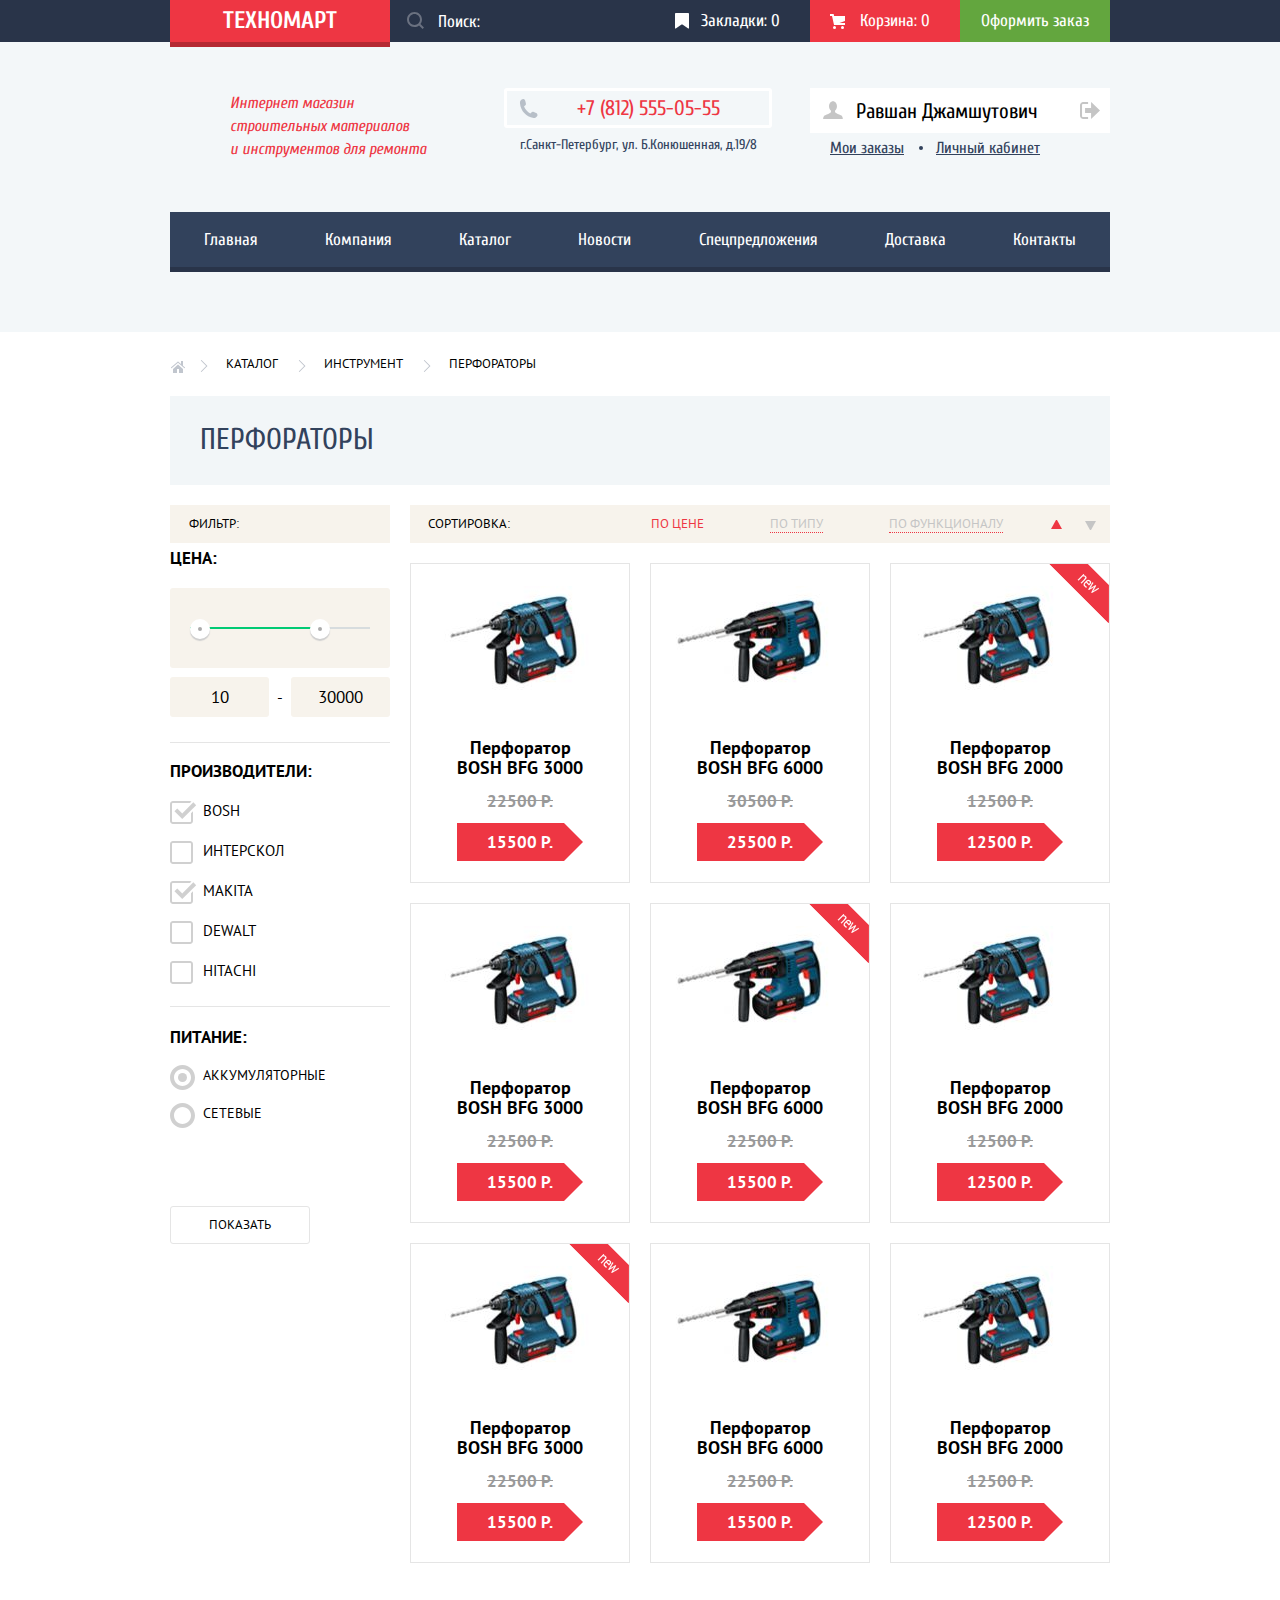
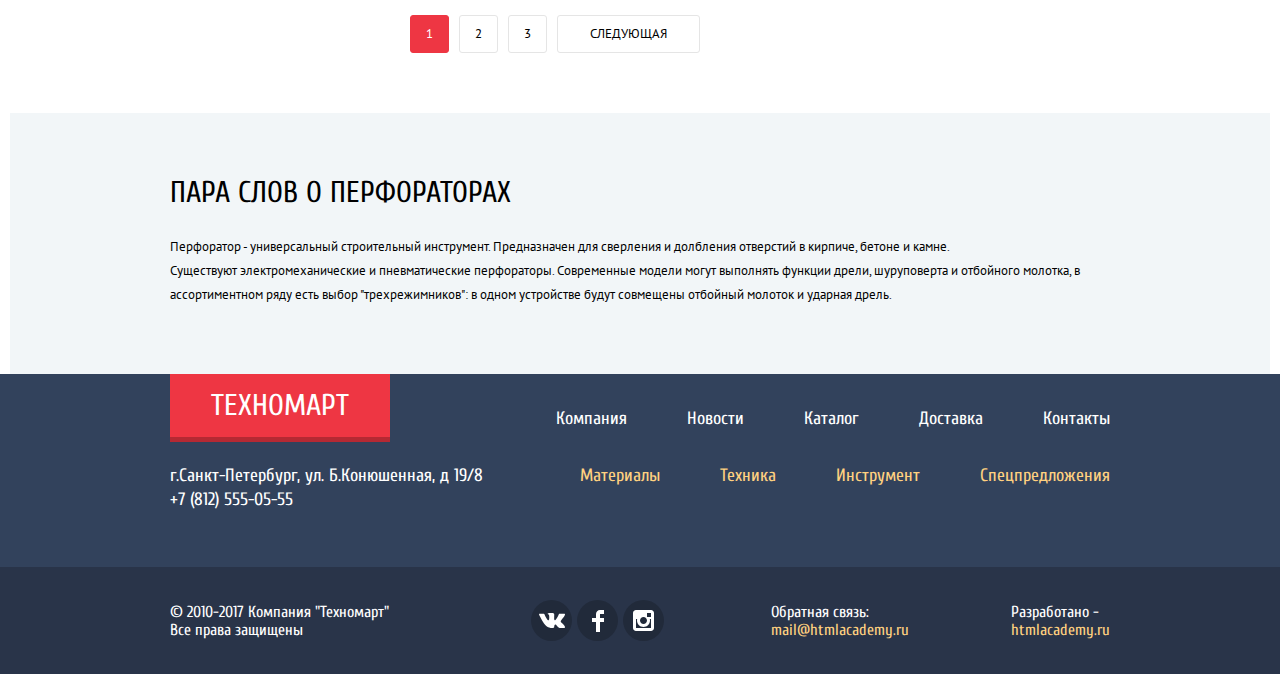
==== commit d5cdd106: "Правки по верстке." ====
--- a/catalog.html
+++ b/catalog.html
@@ -93,11 +93,11 @@
 					</fieldset>
 					<fieldset class="filters-manufacturers">
 						<legend>Производители:</legend>
-						<input class="visually-hidden filter-input-checkbox" type="checkbox" name="bosh" id="bosh">
+						<input class="visually-hidden filter-input-checkbox" type="checkbox" name="bosh" id="bosh" checked>
 						<label for="bosh">Bosh</label>
-						<input class="visually-hidden filter-input-checkbox" type="checkbox" name="interscol" id="interscol" disabled>
+						<input class="visually-hidden filter-input-checkbox" type="checkbox" name="interscol" id="interscol" >
 						<label for="interscol">Интерскол</label>
-						<input class="visually-hidden  filter-input-checkbox" type="checkbox" name="makita" id="makita">
+						<input class="visually-hidden  filter-input-checkbox" type="checkbox" name="makita" id="makita" checked>
 						<label for="makita">Makita</label>
 						<input class="visually-hidden  filter-input-checkbox" type="checkbox" name="dewalt" id="dewalt">
 						<label for="dewalt">Dewalt</label>
@@ -106,7 +106,7 @@
 					</fieldset>
 					<fieldset class="filters-supply">
 						<legend>Питание:</legend>
-						<input class="visually-hidden filter-input-radio" type="radio" name="battery" id="accumulator">
+						<input class="visually-hidden filter-input-radio" type="radio" name="battery" id="accumulator" checked>
 						<label for="accumulator">Аккумуляторные</label>
 						<input class="visually-hidden filter-input-radio" type="radio" name="battery" id="dc-powered">
 						<label for="dc-powered">Сетевые</label>
--- a/css/style.css
+++ b/css/style.css
@@ -859,11 +859,17 @@
 	line-height: 18px;
 }
 
-.promo-slider a:hover {
+.promo-slider a:hover,
+.popular a:hover,
+.about-company-contacts a:last-child:hover,
+.about-company a:last-child:hover {
 	background-color: #ca2c37;
 }
 
-.promo-slider a:active {
+.promo-slider a:active,
+.popular a:active,
+.about-company-contacts a:last-child:active,
+.about-company a:last-child:active {
 	background-color: #ba2732;
 }
 
@@ -1798,9 +1804,6 @@
 }
 
 
-.footer-social-links {
-	display: flex;
-}
 
 
 
@@ -1876,10 +1879,6 @@
 
 
 
-.footer-social-links {
-	list-style: none;
-}
-
 .footer-links {
 	font-size: 16px;
 	line-height: 18px;
@@ -1966,23 +1965,96 @@
 	flex-grow: 1;
 }
 
-
-section.write-us {
-	display: flex;
-	flex-direction: column;
-	position: absolute;
-	top: 400px;
+/* модальное окно */
+
+.write-us {
+	display: none;
+	position: fixed;
+	left: 50%;
+	bottom: 200px;
+	margin-left: -310px;
+	padding-top: 55px;
+	padding-left: 80px;
+	padding-right: 80px;
+	width: 460px;
+	height: 370px;
+	border-top: 7px solid #ff5357;
 	color: black;
 	background: white;
 }
 
-
-
 .write-us form {
+	width: 100%;
 	display: flex;
 	flex-direction: column;
-}
-
+	flex-wrap: wrap;
+}
+
+
+.write-us label {
+	font-size: 18px;
+	font-weight: 400;
+	line-height: 18px;
+	margin: 0;
+	padding-bottom: 13px;
+	font-family: 'Cuprum', Arial, sans-serif;
+}
+
+.write-us input {
+	width: 205px;
+	height: 38px;
+	margin: 0;
+	margin-top: 13px;
+	padding-left: 15px;
+	border-radius: 3px;
+	border: 2px solid #dee3e4;
+	font-size: 13px;
+	line-height: 18px;
+	font-family: 'PT Sans', Arial, sans-serif;
+	color: #a9a9a9;
+}
+
+.write-us textarea {
+	width: 100%;
+	height: 103px;
+	resize: none;
+	font-size: 13px;
+	line-height: 18px;
+	color: #a9a9a9;
+	font-family: 'PT Sans', Arial, sans-serif;
+	padding-left: 15px;
+	padding-top: 7px;
+	border-radius: 3px;
+	border: 2px solid #dee3e4;
+}
+
+.write-us p {
+	margin: 0;
+	width: 220px;
+	min-height: 65px;
+}
+
+
+.write-us .inputs-wrapper {
+	width: 460px;
+	display: flex;
+	justify-content: space-between;
+}
+
+.write-us input[type="submit"] {
+	width: 460px;
+	height: 38px;
+	border-radius: 3px;
+	border: none;
+	background-color: #ee3643;
+}
+
+/* модальное окно */
+
+.footer-social-links {
+	display: flex;
+	list-style: none;
+}
 
 
 .footer-social-links li {
@@ -1991,10 +2063,9 @@
 	margin-right: 5px;
 }
 
-
-.vkontakte::before {
-	content: "";
-	display: block;
+.footer-social-links .vkontakte {
+	display: flex;
+	text-align: center;
 	border-radius: 50%;
 	background-color: #212a3a;
 	background-image: url(../img/vk-icon.svg);
@@ -2004,9 +2075,10 @@
 	height: 41px;
 }
 
-.facebook::before {
-	content: "";
-	display: block;
+
+.footer-social-links .facebook {
+	display: flex;
+	text-align: center;
 	border-radius: 50%;
 	background-color: #212a3a;
 	background-image: url(../img/fb-icon.svg);
@@ -2016,9 +2088,9 @@
 	height: 41px;
 }
 
-.instagramm::before {
-	content: "";
-	display: block;
+.footer-social-links .instagramm {
+	display: flex;
+	text-align: center;
 	border-radius: 50%;
 	background-color: #212a3a;
 	background-image: url(../img/insta-icon.svg);
@@ -2029,12 +2101,12 @@
 }
 
 
-
-.instagramm:hover::before,
-.facebook:hover::before,
-.vkontakte:hover::before {
+.instagramm:hover,
+.facebook:hover,
+.vkontakte:hover {
 	background-color: #ee3643;
 }
+
 
 .visually-hidden {
   position: absolute;
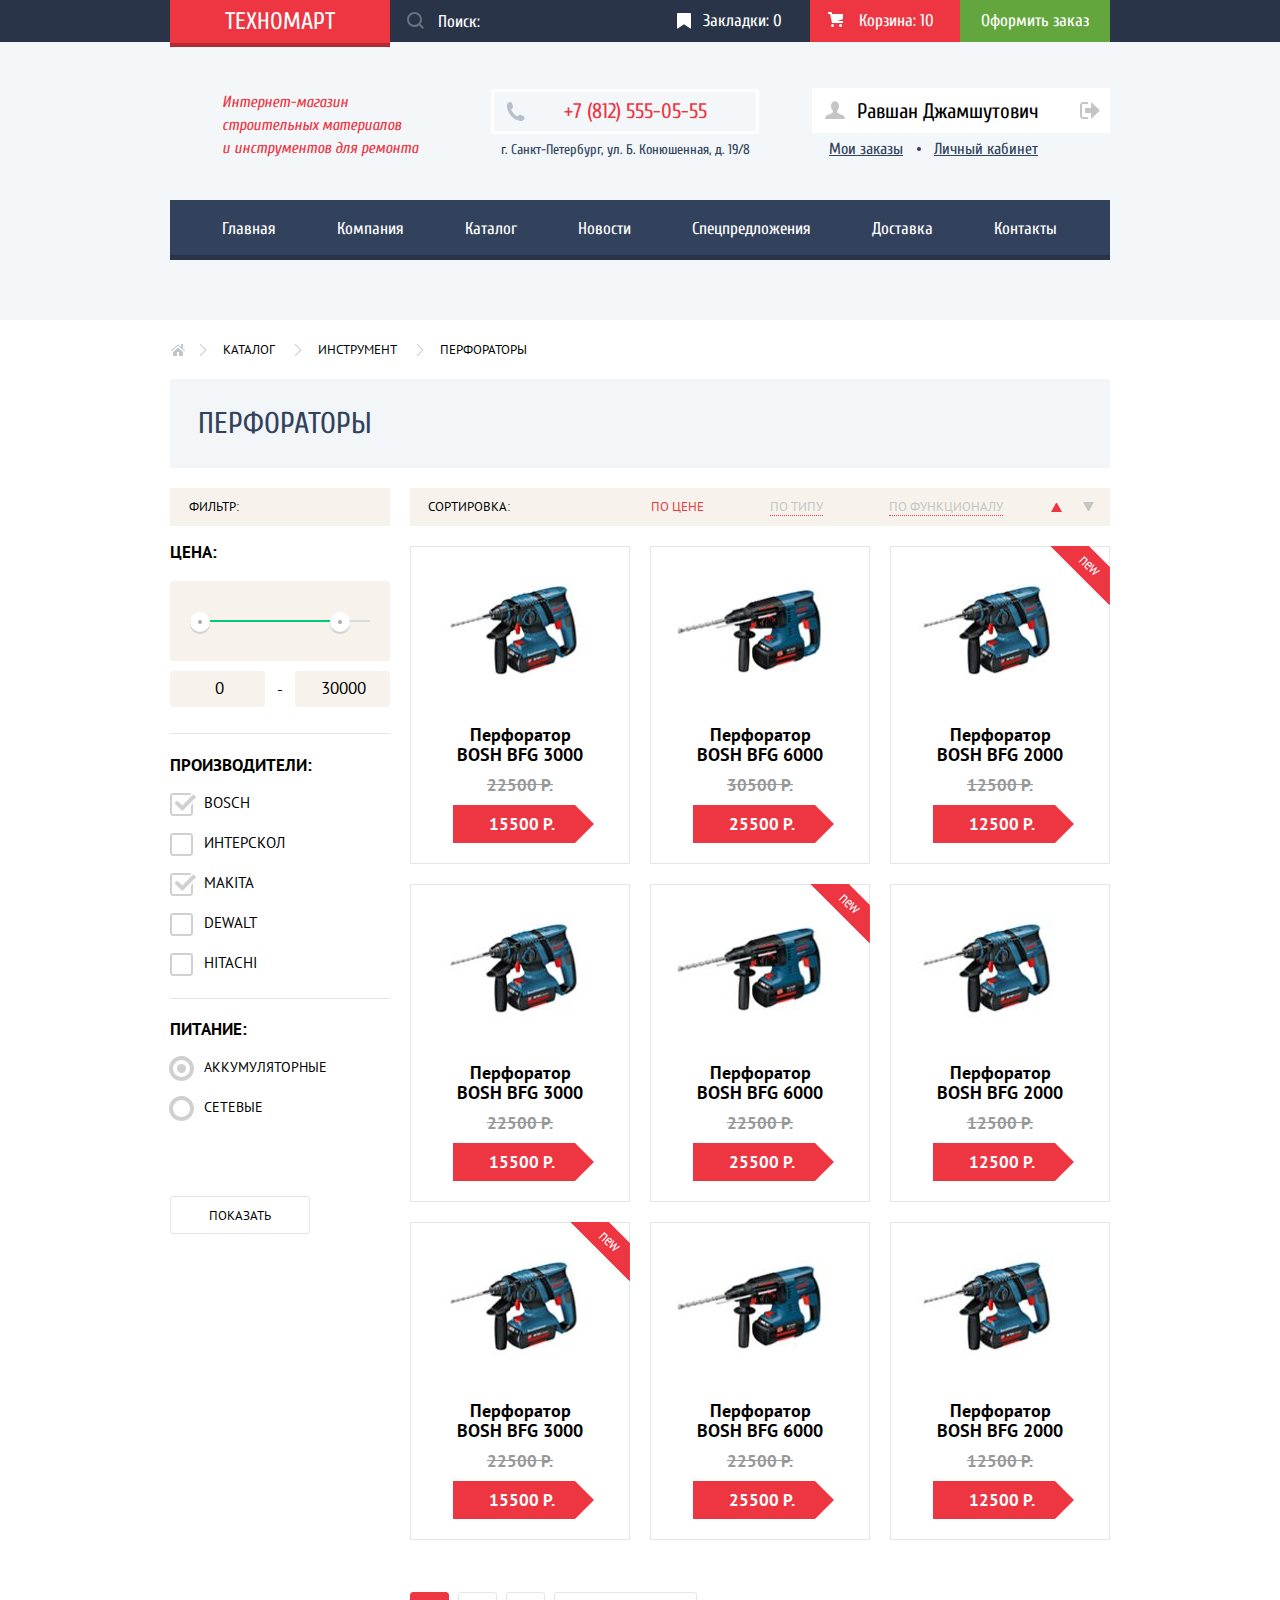
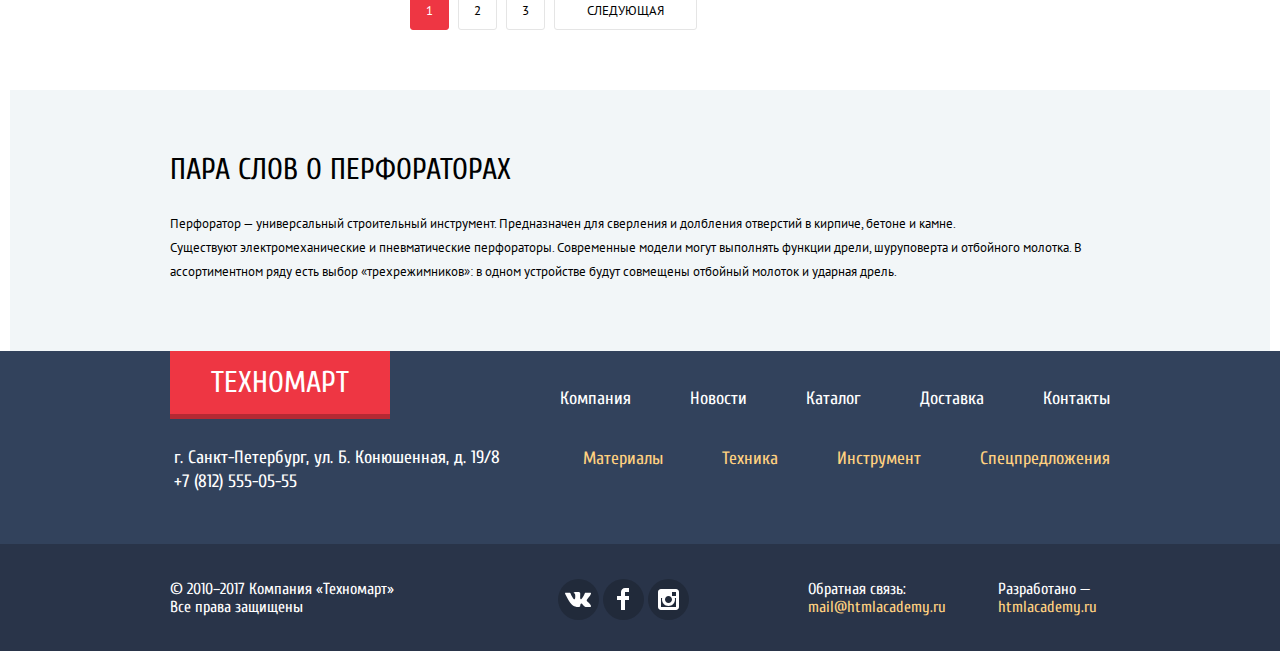
==== commit d652ee81: "Подгонка Pixel Perfect" ====
--- a/catalog.html
+++ b/catalog.html
@@ -19,7 +19,7 @@
 				</form>
 				<ul class="user-activities">
 					<li class="bookmarks"><a href="#">Закладки: 0</a></li>
-					<li class="basket"><a class="user-activities-active" href="#">Корзина: 0</a></li>
+					<li class="basket"><a class="user-activities-active" href="#">Корзина: 10</a></li>
 					<li class="order"><a href="#">Оформить заказ</a></li>	
 				</ul>		
 			</section>
@@ -27,13 +27,13 @@
 
  		<div class="header-info">
 			<p class="slogan">
-				Интернет магазин<br>
+				Интернет-магазин<br>
 				строительных материалов<br>
 				и инструментов для ремонта
 			</p>
 			<p class="contacts">
 				<span class="header-phone">+7 (812) 555-05-55</span>
-				<span class="contacts-address">г.Санкт-Петербург, ул. Б.Конюшенная, д.19/8</span>
+				<span class="contacts-address">г. Санкт-Петербург, ул. Б. Конюшенная, д. 19/8</span>
 			</p>
 
 			<section class="user-interface">
@@ -47,13 +47,13 @@
 	
 		<nav class="main-header-menu">
 			<ul class="main-menu">
-				<li><a href="index.html">Главная</a></li>
+				<li><a class="main-menu-first-item" href="index.html">Главная</a></li>
 				<li><a href="#">Компания</a></li>
 				<li><a href="catalog.html">Каталог</a></li>
 				<li><a href="#">Новости</a></li>
 				<li><a href="#">Спецпредложения</a></li>
 				<li><a href="#">Доставка</a></li>
-				<li><a href="#">Контакты</a></li>
+				<li><a class="main-menu-last-item" href="#">Контакты</a></li>
 			</ul>
 		</nav>
 	</header>
@@ -63,7 +63,7 @@
 			<li class="homepage"><a href="#">На главную</a></li>
 			<li><a href="#">Каталог</a></li>
 			<li><a href="#">Инструмент</a></li>
-			<li><a href="#">Перфораторы</a></li>
+			<li><a>Перфораторы</a></li>
 
 		</ul>
 
@@ -71,7 +71,7 @@
 
 		<div class="catalog-content-wrapper">
 			<section class="search-filters">  <!--search form-->
-				<form method="get">
+				<form action="https://echo.htmlacademy.ru">
 					<span>Фильтр:</span>
 					<fieldset class="filters-price">
 						<legend>Цена:</legend>
@@ -85,7 +85,7 @@
 	            				<div class="toggle toggle-max"></div>
 							</div>
 							<div class="price-controls">
-								<label class="min-price">от <input name="min-price" type="text" value="10"></label>
+								<label class="min-price">от <input name="min-price" type="text" value="0"></label>
 								<span>-</span>
 	            				<label class="max-price">до <input name="max-price" type="text" value="30000"></label>
 	         				</div>
@@ -93,8 +93,8 @@
 					</fieldset>
 					<fieldset class="filters-manufacturers">
 						<legend>Производители:</legend>
-						<input class="visually-hidden filter-input-checkbox" type="checkbox" name="bosh" id="bosh" checked>
-						<label for="bosh">Bosh</label>
+						<input class="visually-hidden filter-input-checkbox" type="checkbox" name="bosch" id="bosh" checked>
+						<label for="bosch">Bosch</label>
 						<input class="visually-hidden filter-input-checkbox" type="checkbox" name="interscol" id="interscol" >
 						<label for="interscol">Интерскол</label>
 						<input class="visually-hidden  filter-input-checkbox" type="checkbox" name="makita" id="makita" checked>
@@ -145,7 +145,7 @@
 						<span class="old-price"><del>30500 Р.</del></span>
 						<span class="new-price">25500 Р.</span>
 					</li>
-					<li  class="goods-list-item new">
+					<li  class="goods-list-item new-item">
 	 					<img src="img/bfg_2000.jpg" width="215" height="123" alt="Перфоратор BOSH BFG 2000">
 	 					<p class="item-links">
 							<a class="button-buy" href="#">Купить</a>
@@ -165,7 +165,7 @@
 						<span class="old-price"><del>22500 Р.</del></span>
 						<span class="new-price">15500 Р.</span>
 					</li>
-					<li class="goods-list-item new">
+					<li class="goods-list-item new-item">
 	 					<img src="img/bfg_6000.jpg" width="216" height="123" alt="Перфоратор BOSH BFG 6000">
 	 					<p class="item-links">
 							<a class="button-buy" href="#">Купить</a>
@@ -173,7 +173,7 @@
 						</p>
 						<h3> Перфоратор BOSH BFG 6000</h3>
 						<span class="old-price"><del>22500 Р.</del></span>
-						<span class="new-price">15500 Р.</span>
+						<span class="new-price">25500 Р.</span>
 					</li>
 					<li class="goods-list-item">
 	 					<img src="img/bfg_2000.jpg"  width="215" height="123" alt="Перфоратор BOSH BFG 2000">
@@ -185,7 +185,7 @@
 						<span class="old-price hidden"><del>12500 Р.</del></span>
 						<span class="new-price">12500 Р.</span>
 					</li>
-					<li  class="goods-list-item new">
+					<li  class="goods-list-item new-item">
 	 					<img src="img/bfg_3000.jpg"  width="216" height="123" alt="Перфоратор BOSH BFG 3000">
 	 					<p class="item-links">
 							<a class="button-buy" href="#">Купить</a>
@@ -203,7 +203,7 @@
 						</p>
 						<h3> Перфоратор BOSH BFG 6000</h3>
 						<span class="old-price"><del>22500 Р.</del></span>
-						<span class="new-price">15500 Р.</span>
+						<span class="new-price">25500 Р.</span>
 					</li>
 					<li class="goods-list-item">
 	 					<img src="img/bfg_2000.jpg" width="215" height="123" alt="Перфоратор BOSH BFG 2000">
@@ -229,9 +229,9 @@
 			<div class="goods-description-wrapper">
 				<h2>Пара слов о перфораторах</h2>
 				<p>
-					Перфоратор - универсальный строительный инструмент. Предназначен для сверления и долбления отверстий в кирпиче, бетоне и камне.<br>
-					Существуют электромеханические и пневматические перфораторы. Современные модели могут выполнять функции дрели, шуруповерта и отбойного молотка, в<br>
-					ассортиментном ряду есть выбор "трехрежимников": в одном устройстве будут совмещены отбойный молоток и ударная дрель.
+					Перфоратор — универсальный строительный инструмент. Предназначен для сверления и долбления отверстий в кирпиче, бетоне и камне.<br>
+					Существуют электромеханические и пневматические перфораторы. Современные модели могут выполнять функции дрели, шуруповерта и отбойного молотка. В<br>
+					ассортиментном ряду есть выбор «трехрежимников»: в одном устройстве будут совмещены отбойный молоток и ударная дрель.
 				</p>
 			</div>
 		</section>
@@ -250,7 +250,7 @@
 			<div class="footer-contacts">
 				<a href="#" class="footer-logo">ТЕХНОМАРТ</a>
 				<p>
-					г.Санкт-Петербург, ул. Б.Конюшенная, д 19/8<br>
+					г. Санкт-Петербург, ул. Б. Конюшенная, д. 19/8<br>
 					+7 (812) 555-05-55			
 				</p>
 			</div>
@@ -274,7 +274,7 @@
 		<div class="footer-links">
 			<div class="footer-links-wrapper">
 			<p class="copyrights">
-				&copy; 2010-2017 Компания "Техномарт"<br>
+				&copy; 2010–2017 Компания «Техномарт»<br>
 				Все права защищены
 			</p>
 			<ul class="footer-social-links">
@@ -288,11 +288,17 @@
 			</p>
 
 			<p class="developer">
-				Разработано -<br>
+				Разработано —<br>
 				<a href="https://htmlacademy.ru/intensive/htmlcss">htmlacademy.ru</a>
 			</p>
 			</div>
-		</div>		
+		</div>	
 	</footer>
+	<section class="cart-add modal">
+		<span>Товар добавлен в корзину!</span>
+		<button class="place-order">Оформить заказ</button>
+		<button class="continue-shopping">Продолжить покупки</button>
+			
+	</section>
 </body>
 </html>--- a/css/style.css
+++ b/css/style.css
@@ -19,7 +19,7 @@
 }
 
 .main-header.inner  {
-	margin-bottom: 23px;
+	margin-bottom: 21px;
 }
 
 .main-header-top {
@@ -82,7 +82,7 @@
 .user-interface ul {
 	list-style: none;
 	display: flex;
-	width: 300px;
+	width: 298px;
 	
 	justify-content: space-between;
 	flex-wrap: wrap;
@@ -97,12 +97,13 @@
 h1.header-logo,
 h1.header-logo a {
 	text-transform: uppercase;
-	display: flex;
-	height: 100%;
-	width: 220px;
-	color: white;
-	align-items: center;
-	justify-content: center;
+    display: flex;
+    height: 41px;
+    width: 220px;
+    color: white;
+    align-items: center;
+    justify-content: center;
+    padding-top: 1px;
 }
 
 h1.header-logo {
@@ -114,6 +115,7 @@
 	background-color: #ee3643;
 	font-size: 24px;
 	line-height: 24px;
+	font-weight: 400;
 	color: white;
 }
 
@@ -175,7 +177,8 @@
 .basket a::before {
 	content: "";
 	position: absolute;
-	left: 20px;
+	left: 18px;
+    top: 12px;
 	width: 15px;
 	height: 15px;
 	background-image: url(../img/icon-cart.svg);
@@ -197,8 +200,21 @@
 	background-color: #ee3643;
 }
 
-.basket a,
+
 .bookmarks a {
+	display: flex;
+	position: relative;
+	height: 100%;
+	width: 120px;
+	color: white;
+	align-items: center;
+	padding-right: 28px;
+	justify-content: flex-end;
+}
+
+
+
+.basket a {
 	display: flex;
 	position: relative;
 	height: 100%;
@@ -207,7 +223,13 @@
 	align-items: center;
 	padding-right: 30px;
 	justify-content: flex-end;
-}
+	padding-right: 26px;
+    padding-left: 4px;
+}
+
+
+
+
 
 .basket a:hover,
 .bookmarks a:hover {
@@ -265,6 +287,10 @@
 	background-color: #212a3a;
 }
 
+.enter {
+	margin-left: 16px;
+}
+
 .enter a {
 	align-items: center;
 	padding-left: 48px;
@@ -316,6 +342,7 @@
 	display: flex;
 	margin: 0;
 	margin-bottom: 60px;
+	margin-top: 1px;
 	padding: 0;
 	justify-content: space-between;
 	list-style: none;
@@ -325,14 +352,25 @@
 	line-height: 17px;
 }
 
+
+
 .main-menu li {
+	box-sizing: border-box;
 	flex-grow: 1;
+}
+
+.main-menu-first-item {
+	padding-left: 21px;
+}
+
+.main-menu-last-item {
+	padding-right: 23px;
 }
 
 .main-menu  a {
 	display: block;
-	padding-top: 19px;
-	padding-bottom: 19px;
+	padding-top: 20px;
+	padding-bottom: 18px;
 	text-align: center;
 	color: white;
 	border-bottom: 5px solid #293449;
@@ -355,14 +393,14 @@
 	align-items: center;
 	background-color: white;
 	width: 300px;
+	margin-bottom: 1px;
 }
 
 .user-name a:first-child {
-	padding-left: 46px;
+	padding-left: 45px;
 	background-image:
 	url(../img/icon-user.svg);
-	background-position:
-	13px -24px;
+	background-position: 13px -24px;
 	background-repeat: no-repeat;
 }
 
@@ -408,12 +446,12 @@
 }
 
 .my-orders {
-	margin-left: 20px;
+	margin-left: 17px;
 }
 
 .my-cabinet {
 	position: relative;
-	margin-right: 70px;
+	margin-right: 72px;
 }
 
 .my-cabinet::before {
@@ -478,7 +516,7 @@
 	align-items: center;
 	justify-content: space-between;
 	width: 218px;
-	height: 318px;
+	height: 316px;
 	border: 1px solid #e5e5e5;
 	margin: 0;
 	margin-bottom: 20px;
@@ -530,14 +568,15 @@
 	margin-left: auto;
 	margin-right: auto;
 	padding-left: 0;
+	list-style: none;
 }
 
 .breadcrumbs li:nth-child(n+2) {
 	background-image: url(../img/icon-right-small.svg);
 	background-repeat: no-repeat;
 	background-position: 0px 50%;
-	padding-left: 26px;
-	margin-left: -10px;
+	padding-left: 24px;
+	margin-left: -11px;
 
 }
 
@@ -563,18 +602,19 @@
 /* Хлебные крошки */
 
 main > h1 {
-	width: 910px;
-	margin-left: auto;
-	margin-right: auto;
-	font-size: 30px;
-	line-height: 30px;
-	font-weight: 400;
-	color: #32425c;
-	text-transform: uppercase;
-	background-color: #f2f6f8;
-	padding-top: 29px;
-	padding-bottom: 30px;
-	padding-left: 30px;
+	width: 912px;
+    margin-left: auto;
+    margin-right: auto;
+    font-size: 30px;
+    line-height: 30px;
+    font-weight: 400;
+    color: #32425c;
+    text-transform: uppercase;
+    background-color: #f2f6f8;
+    padding-top: 30px;
+    padding-bottom: 29px;
+    padding-left: 28px;
+   
 }
 
 
@@ -584,21 +624,23 @@
 	font-size: 16px;
 	line-height: 23px;
 	color: #ee3643;
-	margin-left: 60px;
-	margin-top: 50px;
-	margin-bottom: 51px;
+	margin-left: 52px;
+	margin-top: 49px;
+	margin-bottom: 39px;
 }
 
 .contacts {
 	display: flex;
-	flex-direction: column;
-	align-items: center;
-	justify-content: flex-start;
-	font-size: 14px;
-	line-height: 24px;
-	color: #32425c;
-	margin-top: 46px;
-	margin-left: 40px;
+    flex-direction: column;
+    align-items: center;
+    justify-content: flex-start;
+    font-size: 14px;
+    line-height: 24px;
+    color: #32425c;
+    margin-top: 47px;
+    margin-left: 55px;
+    margin-right: 44px;
+    padding-left: 9px;
 }
 
 .contacts-address {
@@ -613,11 +655,11 @@
 	color: #ee3643;
 	border: 3px solid white;
 	border-radius: 3px;
-	padding-top: 8px;
-	padding-bottom: 8px;
+	padding-top: 10px;
+	padding-bottom: 11px;
 	padding-left: 70px;
 	padding-right: 49px;
-	margin-bottom: 5px;
+	margin-bottom: 4px;
 }
 
 .header-phone::before {
@@ -653,10 +695,16 @@
 	flex-wrap: wrap;
 }
 
+.promo-item.promo-item--technics a,
+.promo-item.promo-item--discount a,
+.promo-item.promo-item--delivery a {
+	left: 23px;
+}
+
 .promo h3 {
 	position: absolute;
 	left: 23px;
-	top: 15px;
+	top: 21px;
 	font-size: 24px;
 	line-height: 30px;
 	font-weight: 700;
@@ -696,13 +744,13 @@
 
 .promo-item a {
 	position: absolute;
-	width: 135px;
-	text-align: center;
-	padding-top: 14px;
-	padding-bottom: 14px;
-	border-radius: 3px;
-	left: 23px;
-	bottom: 22px;
+    width: 135px;
+    text-align: center;
+    padding-top: 11px;
+    padding-bottom: 9px;
+    border-radius: 3px;
+    left: 25px;
+    bottom: 22px;
 }
 
 .promo-item--matherials {
@@ -751,13 +799,25 @@
 	position: relative;
 	width: 620px;
 	height: 266px;
-    background-color: #75777a;
+    
+}
+
+.promo-slider-1 {
+	width: 100%;
+	height: 100%;
+	background-color: #75777a;
     background-image: url(../img/slider_1.jpg);
     background-repeat: no-repeat;
 }
 
 
-
+.promo-slider-2 {
+	width: 100%;
+	height: 100%;
+	background-color: #75777a;
+    background-image: url(../img/slider_2.jpg);
+    background-repeat: no-repeat;
+}
 
 /* кнопки слайдера */
 
@@ -790,7 +850,7 @@
 	padding: 0;
 	width: 22px;
 	height: 40px;
-	right: 25px;
+	right: 20px;
 	top: 114px;
 	background: none;
 	border: none;
@@ -848,10 +908,11 @@
 	position: absolute;
 	left: 25px;
 	bottom: 22px;
-	width: 195px;
+	width: 192px;
 	text-align: center;
-	padding-top: 12px;
-	padding-bottom: 12px;
+	padding-top: 11px;
+	padding-bottom: 9px;
+	padding-left: 3px;
 	border-radius: 3px;
 	color: white;
 	background-color: #ee3643;
@@ -862,14 +923,16 @@
 .promo-slider a:hover,
 .popular a:hover,
 .about-company-contacts a:last-child:hover,
-.about-company a:last-child:hover {
+.about-company a:last-child:hover,
+.place-order:hover {
 	background-color: #ca2c37;
 }
 
 .promo-slider a:active,
 .popular a:active,
 .about-company-contacts a:last-child:active,
-.about-company a:last-child:active {
+.about-company a:last-child:active,
+.place-order:active {
 	background-color: #ba2732;
 }
 
@@ -885,15 +948,16 @@
 
 .filters-price {
 	margin: 0;
-  	padding: 0;
-  	border: none;
-  	border-bottom: 1px solid #e5e5e5;
-  	padding-bottom: 25px;
-  	margin-bottom: 13px;
+    margin-top: 11px;
+    padding: 0;
+    border: none;
+    border-bottom: 1px solid #e5e5e5;
+    padding-bottom: 25px;
+    margin-bottom: 13px;
 }
 
 .filters-manufacturers legend {
-	margin-bottom: 15px;
+	margin-bottom: 13px;
 }
 
 .range-filter {
@@ -938,11 +1002,11 @@
 }
 
 .range-controls .toggle-max {
-	left: 140px;
+	left: 160px;
 }
 
 .range-controls .bar {
-	width: 70%;
+	width: 85%;
   	height: 2px;
  	background: #00ca74;
 }
@@ -956,7 +1020,7 @@
 
 .price-controls input {
 	width: 95px;
-	height: 38px;
+	height: 36px;
 
     font-family: 'PT Sans', Arial, sans-serif;
     font-size: 17px;
@@ -965,6 +1029,16 @@
     border: none;
     border-radius: 3px;
     background-color: #f7f3ec;
+    box-sizing: border-box;
+    padding-bottom: 4px;
+}
+
+.min-price input {
+	padding-left: 6px
+}
+
+.max-price input {
+	padding-left: 3px
 }
 
 div.price-controls span {
@@ -1003,6 +1077,7 @@
 
 .filters-price legend {
 	margin-top: 10px;
+	margin-bottom: -1px;
 }
 
 
@@ -1060,6 +1135,12 @@
 	font-size: 0;
 }
 
+.down,
+.up {
+	cursor: pointer;
+}
+
+
 .down {
 	margin-right: 25px;
 }
@@ -1069,7 +1150,8 @@
 
 .sorting-options .down::before {
 	position: absolute;
-	top: 8px;
+	top: 6px;
+	right: -9px;
 	display: block;
 	content: "";
 	width: 1px;
@@ -1135,6 +1217,7 @@
 	display: flex;
 	flex-direction: column;
 	margin: 0;
+	margin-top: 3px;
   	padding: 0;
   	border: none;
 }
@@ -1142,7 +1225,7 @@
 .filters-manufacturers {
 	border-bottom: 1px solid #e5e5e5;
 	padding-bottom: 5px;
-	margin-bottom: 15px;
+	margin-bottom: 12px;
 }
 
 .filters-manufacturers label {
@@ -1153,7 +1236,7 @@
 	text-transform: uppercase;
 	font-family: 'PT Sans', Arial, sans-serif;
 	margin-bottom: 20px;
-	padding-left: 33px;
+	padding-left: 34px;
 }
 
 .filter-input-checkbox + label::before {
@@ -1189,8 +1272,8 @@
 	font-family: 'PT Sans', Arial, sans-serif;
 	text-transform: uppercase;
 	color: black;
-	padding-left: 33px;
-	margin-bottom: 18px;
+	padding-left: 34px;
+	margin-bottom: 20px;
 }
 
 .filters-supply legend {
@@ -1202,7 +1285,8 @@
 .filter-input-radio + label::before {
 	content: "";
   	position: absolute;
-  	left: 0px;
+  	left: -1px;
+  	top: -1px;
   	width: 25px;
   	height: 25px;
   	background-image: url(../img/radio-off.svg);
@@ -1234,13 +1318,13 @@
 
 .submit-button {
 	width: 140px;
-	padding-top: 9px;
-	padding-bottom: 9px;
-	background-color: white;
-	border: 1px solid #e5e5e5;
-	border-radius: 3px;
-	font-family: 'PT Sans', Arial, sans-serif;
-	margin-top: 65px;
+    padding-top: 10px;
+    padding-bottom: 8px;
+    background-color: white;
+    border: 1px solid #e5e5e5;
+    border-radius: 3px;
+    font-family: 'PT Sans', Arial, sans-serif;
+    margin-top: 59px;
 }
 /* стилизация форм с фильтрами */
 
@@ -1257,7 +1341,7 @@
 }
 
 .goods-list-item img {
-	margin-top: 22px;
+	margin-top: 29px;
 	margin-bottom: 15px;
 }
 
@@ -1354,7 +1438,7 @@
 
 .pagination-list li{
 	margin: 0;
-	margin-right: 10px;
+	margin-right: 9px;
 }
 
 
@@ -1428,7 +1512,7 @@
 	top: 26px;
 	font-family: 'PT Sans', Arial, sans-serif; 
 	font-size: 18px;
-	line-height: 24px;
+	line-height: 27px;
 	margin: 0;
 	padding: 0;
 }
@@ -1448,27 +1532,32 @@
 	align-items: center;
 	background-color: #f9f5f0;
 	text-transform: uppercase;
-	margin-bottom: 20px;
+	margin-bottom: 19px;
 }
 
 .popular h2 {
 	font-size: 30px;
+	font-weight: 400;
 	line-height: 30px;
-	margin-left: 30px;
+	margin-left: 28px;
 	color: #32425c;
+	margin-top: 30px;
+	margin-bottom: 30px;
 }
 
 .popular a {
-	color: white;
-	font-size: 14px;
-	line-height: 18px;
-	background-color: #ee3643;
-	border-radius: 3px;
-	padding-top: 12px;
-	padding-bottom: 12px;
-	padding-left: 57px;
-	padding-right: 57px;
-	margin-right: 24px;
+	box-sizing: border-box;
+    width: 253px;
+    text-align: center;
+    color: white;
+    font-size: 14px;
+    line-height: 18px;
+    background-color: #ee3643;
+    border-radius: 3px;
+    padding-top: 10px;
+    padding-bottom: 10px;
+    margin-right: 24px;
+    margin-bottom: 0px;
 }
 
 .popular-items-slider h3,
@@ -1497,8 +1586,11 @@
 	position: relative;
 	display: block;
 	margin: 0 auto;
-	margin-bottom: 21px;
-	padding: 10px 30px;
+	margin-bottom: 20px;
+	margin-left: 42px;
+	padding: 10px 33px;
+	padding-right: 39px;
+    padding-left: 36px;
 	font-family: 'PT Sans', Arial, sans-serif;
 	font-size: 17px;
 	line-height: 18px;
@@ -1520,8 +1612,18 @@
 
 .new::after {
 	position: absolute;
-	right: 0;
-	top: 0;
+	right: 0px;
+	top: 0px;
+	content: "";
+	width: 60px;
+	height: 59px;
+	background-image: url(../img/new-flag.png);
+}
+
+.new-item::after {
+	position: absolute;
+	right: -1px;
+	top: -1px;
 	content: "";
 	width: 60px;
 	height: 59px;
@@ -1548,7 +1650,7 @@
 	display: flex;
 	flex-direction: row;
 	justify-content: space-between;
-	margin-top: 74px;
+	margin-top: 71px;
 }
 
 
@@ -1581,18 +1683,17 @@
 	width: 220px;
 	border-radius: 3px;
 	text-align: center;
-	padding-top: 10px;
-	padding-bottom: 10px;
-}
-
-.about-company-info p,
-.about-company-contacts p {
+	padding-top: 11px;
+	padding-bottom: 9px;
+}
+
+.about-company-info p {
 	margin: 0;
 	margin-bottom: 25px;
 }
 
 .about-company-info p:last-of-type {
-	margin-bottom: 22px;
+	margin-bottom: 21px;
 }
 
 
@@ -1603,17 +1704,19 @@
 }
 
 .about-company-contacts  p {
-	margin-bottom: 35px;
+	margin: 0;
+	margin-bottom: 31px;
 }
 
 .about-company-contacts a:last-child {
-	display: block;
-	width: 300px;
-	border-radius: 3px;
-	text-align: center;
-	margin-top: 32px;
-	padding-top: 10px;
-	padding-bottom: 10px;
+    display: block;
+    box-sizing: border-box;
+    width: 300px;
+    border-radius: 3px;
+    margin-top: 36px;
+    padding-top: 11px;
+    padding-bottom: 9px;
+    padding-left: 64px;
 }
 
 .services p,
@@ -1641,13 +1744,14 @@
 
 .about-company h2 {
 	margin: 0;
-	margin-bottom: 28px;
+	margin-bottom: 29px;
+    margin-top: 35px;
 }
 
 .services h2 {
 	margin: 0;
 	margin-top: 68px;
-	margin-bottom: 39px;
+	margin-bottom: 29px;
 }
 
 
@@ -1657,12 +1761,13 @@
 
 .services h3 {
 	font-size: 36px;
-	line-height: 24px;
-	font-family: 'Cuprum', Arial, sans-serif;
-	color: #32425c;
-	text-transform: uppercase;
-	margin: 0;
-	margin-bottom: 40px;
+    line-height: 25px;
+    font-family: 'Cuprum', Arial, sans-serif;
+    color: #32425c;
+    text-transform: uppercase;
+    margin: 0;
+    margin-bottom: 32px;
+    font-weight: 400;
 }
 
 .credit a {
@@ -1689,7 +1794,7 @@
 	width: 630px;
 	height: 282px;
 	margin-right: -10px;
-	background-position: 100% 100%;
+	background-position: 93% 100%;
 }
 
 
@@ -1726,8 +1831,8 @@
 	border-top: 1px solid #405069;
 	border-bottom: 1px solid #293449;
 	padding-left: 22px;
-	padding-top: 15px;
-	padding-bottom: 15px;
+	padding-top: 11px;
+	padding-bottom: 17px;
 	color: white;
 	background-color: #32425c;
 }
@@ -1762,6 +1867,8 @@
 .about-company-info ul {
 	list-style: none;
 	margin: 0;
+	padding: 0;
+	padding-left: 37px;
 }
 
 .about-company-info li {
@@ -1772,7 +1879,7 @@
 }
 
 .about-company-info li:last-child {
-	margin-bottom: 35px;
+	margin-bottom: 36px;
 }
 
 
@@ -1801,8 +1908,8 @@
 	height: 193px;
 	margin-left: auto;
 	margin-right: auto;
-}
-
+
+}
 
 
 
@@ -1814,8 +1921,9 @@
 
 .footer-contacts p {
 	font-size: 18px;
-	line-height: 24px;  
-	margin-top: 27px;  
+    line-height: 24px;
+    margin-top: 32px;
+    margin-left: 4px;  
 }
 
 .footer-logo {
@@ -1840,7 +1948,7 @@
 	list-style: none;
 	padding: 0;
 	margin: 0;	
-	margin-top: 33px;
+	margin-top: 36px;
 }
 
 .footer-navigation a {
@@ -1869,7 +1977,7 @@
 
 .footer-navigation li,
 .footer-navigation-bottom li {
-	margin-left: 60px;
+	margin-left: 59px;
 }
 
 .footer-navigation li:first-child,
@@ -1877,8 +1985,6 @@
 	margin-left: 0px;
 }
 
-
-
 .footer-links {
 	font-size: 16px;
 	line-height: 18px;
@@ -1897,6 +2003,17 @@
 	color: #ee3643;
 }
 
+
+
+.feedback {
+    margin: 0;
+    margin-left: 64px;
+}
+
+.developer {
+	margin-right: 13px;
+}
+
 /* стилизация футера */
 
 
@@ -1925,7 +2042,7 @@
 	margin-left: auto;
 	margin-right: auto;
 	flex-direction: column;
-	margin-bottom: 85px;
+	margin-bottom: 64px;
 }
 
 .popular-manufacturers-list {
@@ -1939,14 +2056,14 @@
 
 .popular-manufacturers-list li {
 	display: flex;
-	justify-content: center;
-	align-items: stretch;
-	width: 220px;
-	min-height: 145px;
-	border: 1px solid #e5e5e5;
-	margin: 0;
-	margin-bottom: 20px;
-	vertical-align: middle;
+    justify-content: center;
+    align-items: stretch;
+    width: 218px;
+    min-height: 144px;
+    border: 1px solid #e5e5e5;
+    margin: 0;
+    margin-bottom: 20px;
+    vertical-align: middle;
 }
 
 .popular-manufacturers-list li:hover {
@@ -1968,19 +2085,37 @@
 /* модальное окно */
 
 .write-us {
-	display: none;
+	box-sizing: border-box;
 	position: fixed;
 	left: 50%;
 	bottom: 200px;
 	margin-left: -310px;
-	padding-top: 55px;
+	padding-top: 48px;
 	padding-left: 80px;
 	padding-right: 80px;
-	width: 460px;
-	height: 370px;
+	width: 620px;
+	height: 432px;
 	border-top: 7px solid #ff5357;
 	color: black;
 	background: white;
+	background-image: linear-gradient(#f4f4f4,#f4f4f4);
+	background-repeat: no-repeat;
+	background-size: 620px 112px;
+	background-position: 0px 320px;
+}
+
+.write-us::before,
+.map::before,
+.cart-add::before {
+	display: block;
+	position: absolute;
+	right: 8px;
+	top: 10px;
+	content: "";
+	width: 21px;
+	height: 21px;
+	background-image: url(../img/form-2.svg);
+	cursor: pointer;
 }
 
 .write-us form {
@@ -1989,34 +2124,35 @@
 	flex-direction: column;
 	flex-wrap: wrap;
 }
-
 
 .write-us label {
 	font-size: 18px;
 	font-weight: 400;
 	line-height: 18px;
 	margin: 0;
-	padding-bottom: 13px;
+	padding-bottom: 10px;
 	font-family: 'Cuprum', Arial, sans-serif;
 }
 
 .write-us input {
-	width: 205px;
-	height: 38px;
-	margin: 0;
-	margin-top: 13px;
-	padding-left: 15px;
-	border-radius: 3px;
-	border: 2px solid #dee3e4;
-	font-size: 13px;
-	line-height: 18px;
-	font-family: 'PT Sans', Arial, sans-serif;
-	color: #a9a9a9;
+	display: inline-block;
+    vertical-align: middle;
+    width: 200px;
+    height: 33px;
+    margin: 0;
+    margin-top: 9px;
+    margin-bottom: 20px;
+    padding-left: 15px;
+    border-radius: 3px;
+    border: 2px solid #dee3e4;
+    font-size: 13px;
+    line-height: 18px;
+    font-family: 'PT Sans', Arial, sans-serif;
+    color: #a9a9a9;
 }
 
 .write-us textarea {
-	width: 100%;
-	height: 103px;
+	height: 100px;
 	resize: none;
 	font-size: 13px;
 	line-height: 18px;
@@ -2042,25 +2178,51 @@
 }
 
 .write-us input[type="submit"] {
-	width: 460px;
-	height: 38px;
-	border-radius: 3px;
-	border: none;
-	background-color: #ee3643;
-}
+	box-sizing: border-box;
+    width: 460px;
+    height: 38px;
+    color: white;
+    font-size: 14px;
+    line-height: 18px;
+    font-family: inherit;
+    text-transform: uppercase;
+    border-radius: 3px;
+    border: none;
+    background-color: #ee3643;
+    margin-top: 74px;
+    padding-right: 15px;
+    padding-top: 3px;
+}
+
+.map {
+	position: fixed;
+	box-sizing: border-box;
+	width: 940px;
+	height: 447px;
+	bottom: 357px;
+	left: 50%;
+	margin-left: -470px;
+	background-image: url(../img/map-big.jpg);
+	box-shadow: 0 0 10px 5px #c8c6c6;
+}
+
 
 /* модальное окно */
 
 .footer-social-links {
 	display: flex;
-	list-style: none;
+    list-style: none;
+    margin: 0;
+    padding: 0;
+    margin-left: 112px;
+    margin-top: 3px;
 }
 
 
 .footer-social-links li {
 	font-size: 0;
 	line-height: 0;
-	margin-right: 5px;
+	margin-right: 4px;
 }
 
 .footer-social-links .vkontakte {
@@ -2107,6 +2269,81 @@
 	background-color: #ee3643;
 }
 
+.cart-add {
+	z-index: 10;
+	display: flex;
+	flex-direction: row;
+	flex-wrap: wrap;
+	position: fixed;
+	left: 50%;
+	bottom: 300px;
+	margin-left: -310px;
+	box-sizing: border-box;
+	width: 620px;
+	height: 283px;
+	border-top: 7px solid #ee3643;
+	background: white;
+	background-image: linear-gradient(#f4f4f4,#f4f4f4);
+	background-repeat: no-repeat;
+	background-size: 620px 112px;
+	background-position: 0px 165px;
+	box-shadow: 0px 20px 30px 0px #a9adb5;
+}
+
+.cart-add span {
+	color: black;
+	position: relative;
+	font-size: 30px;
+	line-height: 18px;
+	margin-left: 181px;
+	margin-top: 71px;
+	margin-bottom: 72px;
+}
+
+.cart-add button {
+	box-sizing: border-box;
+	width: 219px;
+	height: 38px;
+	font-size: 14px;
+	line-height: 18px;
+	border: none;
+	border-radius: 3px;
+	text-transform: uppercase;
+	font-family: 'Cuprum', Arial, sans-serif;
+	cursor: pointer;
+}
+
+.place-order {
+	background-color: #ee3643;
+	color: white;
+	margin-left: 82px;
+}
+
+.continue-shopping {
+	background-color: white;
+	color: black;
+	margin-left: 20px;
+}
+
+.cart-add span::before {
+	content: "";
+	display: block;
+	position: absolute;
+	left: -99px;
+    top: -23px;
+	width: 66px;
+	height: 66px;
+	background-image: url(../img/form-1.svg);
+	background-repeat: no-repeat;
+	background-position: 50% 50%;
+}
+
+
+
+
+.modal {
+	display: none;
+}
 
 .visually-hidden {
   position: absolute;
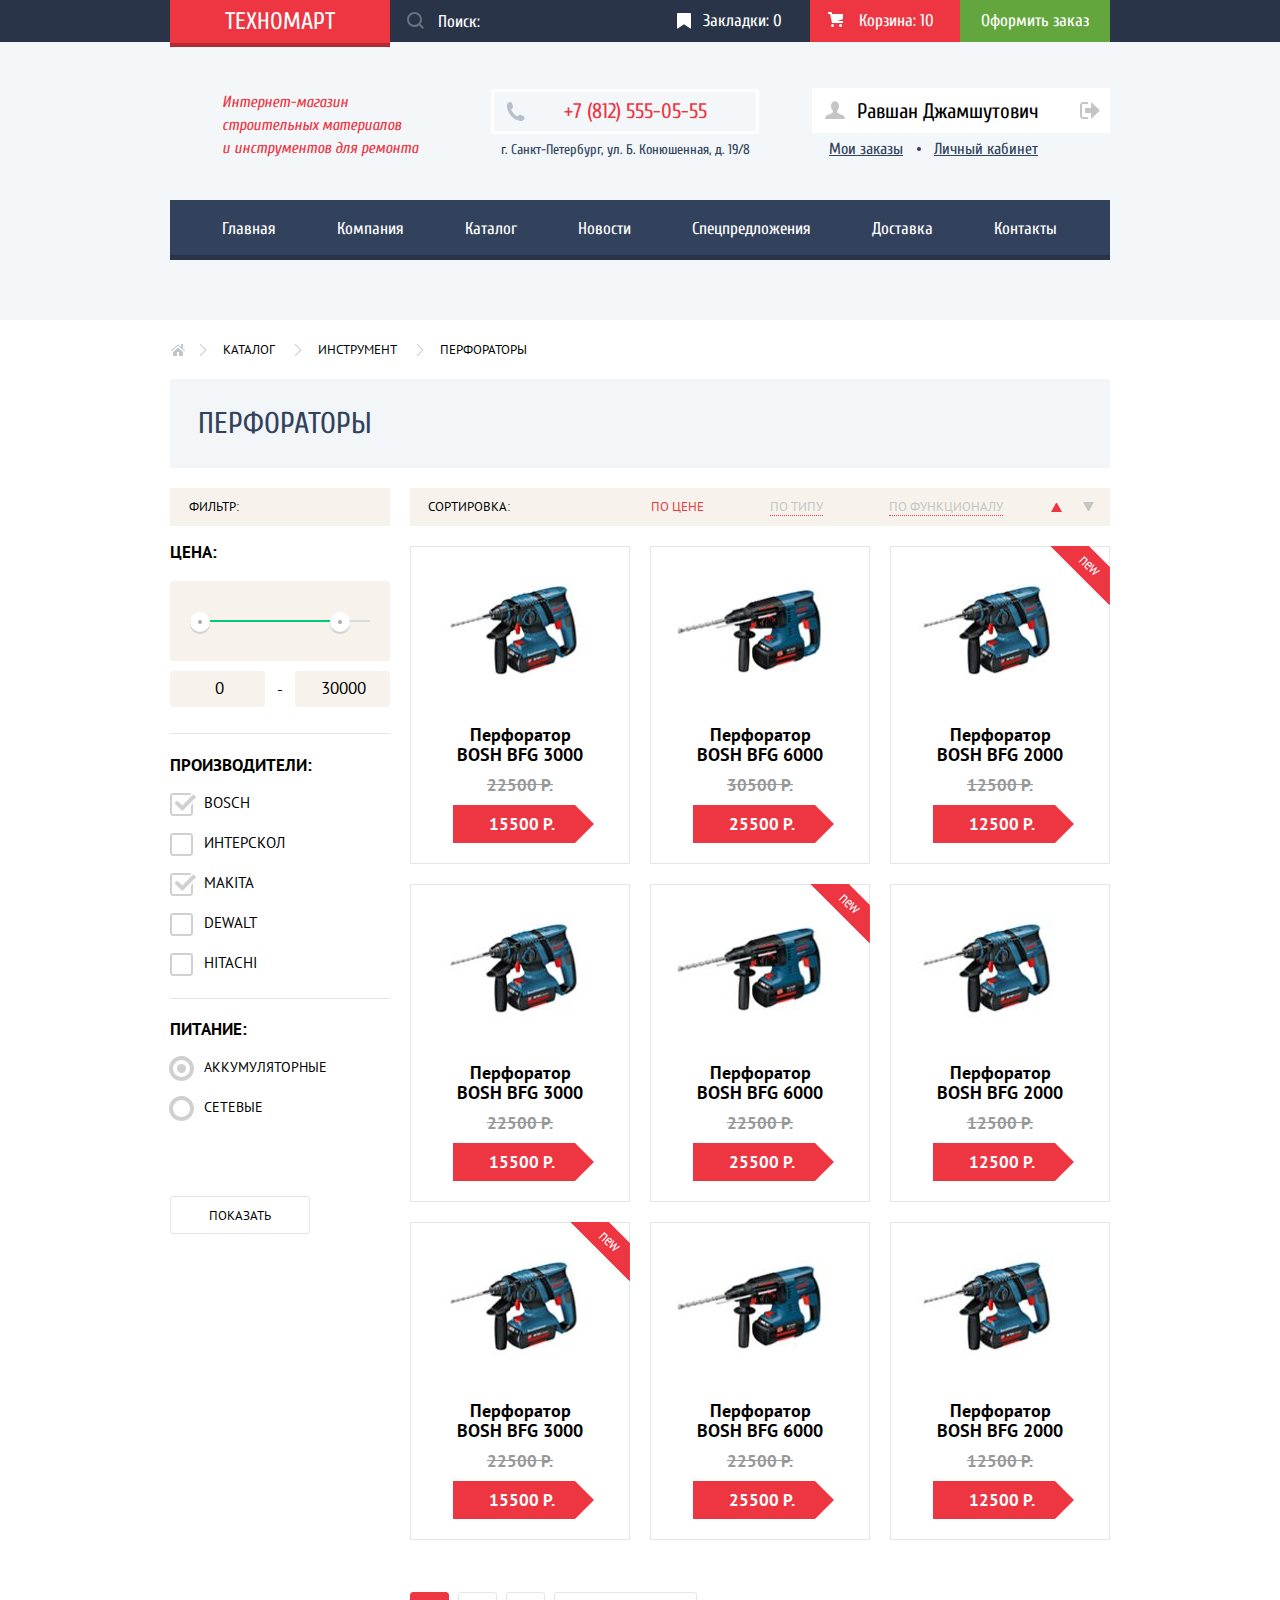
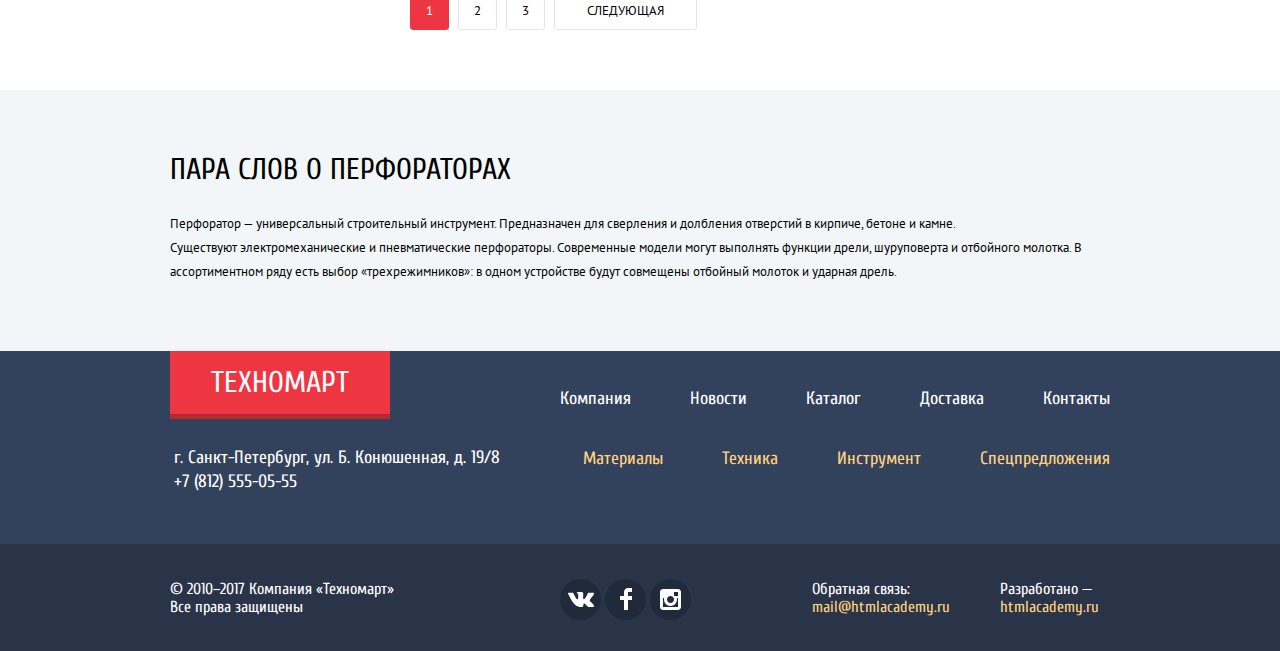
==== commit 91eafe9b: "Доработка" ====
--- a/catalog.html
+++ b/catalog.html
@@ -6,7 +6,7 @@
 	<link href="https://fonts.googleapis.com/css?family=PT+Sans:400,700&amp;subset=cyrillic,cyrillic-ext" rel="stylesheet"> 
 	<link href="https://fonts.googleapis.com/css?family=Cuprum:400,400i,700,700i&amp;subset=cyrillic,cyrillic-ext" rel="stylesheet">  <!--Подключили шрифты-->
 	<link href="css/normalize.css" rel="stylesheet">
-	<link href="css/style.css" rel="stylesheet">
+	<link href="css/stylemin.css" rel="stylesheet">
 </head>
 <body>
 	<header class="main-header inner">
@@ -29,7 +29,7 @@
 			<p class="slogan">
 				Интернет-магазин<br>
 				строительных материалов<br>
-				и инструментов для ремонта
+				и&nbsp;инструментов для ремонта
 			</p>
 			<p class="contacts">
 				<span class="header-phone">+7 (812) 555-05-55</span>
@@ -64,7 +64,6 @@
 			<li><a href="#">Каталог</a></li>
 			<li><a href="#">Инструмент</a></li>
 			<li><a>Перфораторы</a></li>
-
 		</ul>
 
 		<h1>Перфораторы</h1>
@@ -93,7 +92,7 @@
 					</fieldset>
 					<fieldset class="filters-manufacturers">
 						<legend>Производители:</legend>
-						<input class="visually-hidden filter-input-checkbox" type="checkbox" name="bosch" id="bosh" checked>
+						<input class="visually-hidden filter-input-checkbox" type="checkbox" name="bosch" id="bosch" checked>
 						<label for="bosch">Bosch</label>
 						<input class="visually-hidden filter-input-checkbox" type="checkbox" name="interscol" id="interscol" >
 						<label for="interscol">Интерскол</label>
@@ -230,13 +229,13 @@
 				<h2>Пара слов о перфораторах</h2>
 				<p>
 					Перфоратор — универсальный строительный инструмент. Предназначен для сверления и долбления отверстий в кирпиче, бетоне и камне.<br>
-					Существуют электромеханические и пневматические перфораторы. Современные модели могут выполнять функции дрели, шуруповерта и отбойного молотка. В<br>
+					Существуют электромеханические и пневматические перфораторы. Современные модели могут выполнять функции дрели, шуруповерта и отбойного молотка. В
 					ассортиментном ряду есть выбор «трехрежимников»: в одном устройстве будут совмещены отбойный молоток и ударная дрель.
 				</p>
 			</div>
 		</section>
 
-		<section class="cart">
+		<section class="cart modal">
 			<p>Товар добавлен в корзину!</p>
 			<ul class="cart-items">
 				<li><a href="#">Оформить заказ</a></li>
@@ -250,7 +249,7 @@
 			<div class="footer-contacts">
 				<a href="#" class="footer-logo">ТЕХНОМАРТ</a>
 				<p>
-					г. Санкт-Петербург, ул. Б. Конюшенная, д. 19/8<br>
+					г. Санкт-Петербург, ул. Б. Конюшенная, д. 19/8
 					+7 (812) 555-05-55			
 				</p>
 			</div>
@@ -274,7 +273,7 @@
 		<div class="footer-links">
 			<div class="footer-links-wrapper">
 			<p class="copyrights">
-				&copy; 2010–2017 Компания «Техномарт»<br>
+				&copy; 2010–2017 Компания «Техномарт»
 				Все права защищены
 			</p>
 			<ul class="footer-social-links">
@@ -283,12 +282,12 @@
 				<li><a class="instagramm" href="#">Инстаграмм</a></li>
 			</ul>
 			<p class="feedback">
-				Обратная связь:<br>
+				Обратная связь:
 				<a href="mailto:mail@htmlacademy.ru">mail@htmlacademy.ru</a>
 			</p>
 
 			<p class="developer">
-				Разработано —<br>
+				Разработано —
 				<a href="https://htmlacademy.ru/intensive/htmlcss">htmlacademy.ru</a>
 			</p>
 			</div>
@@ -297,8 +296,7 @@
 	<section class="cart-add modal">
 		<span>Товар добавлен в корзину!</span>
 		<button class="place-order">Оформить заказ</button>
-		<button class="continue-shopping">Продолжить покупки</button>
-			
+		<button class="continue-shopping">Продолжить покупки</button>	
 	</section>
 </body>
 </html>--- a/css/stylemin.css
+++ b/css/stylemin.css
@@ -0,0 +1 @@
+@keyframes animation-popup{0%{transform:translateY(-2000px)}70%{transform:translateY(30px)}90%{transform:translateY(-10px)}to{transform:translateY(0)}}@keyframes shake{0%,to{transform:translateX(0)}10%,30%,50%,70%,90%{transform:translateX(-10px)}20%,40%,60%,80%{transform:translateX(10px)}}body{font-family:'Cuprum',Arial,sans-serif;font-size:14px;font-weight:400;color:#fff;padding:0;margin:0}a{text-decoration:none}.main-header{background-color:#f3f7f9;margin-bottom:59px;min-width:960px}.main-header.inner{margin-bottom:21px}.main-header-top{background-color:#293449;display:flex;align-items:stretch}.header-info,.main-header-menu,section.header-menu{justify-content:space-between;width:940px;margin-left:auto;margin-right:auto}section.header-menu{background-color:#293449;font-size:17px;line-height:18px}.header-info,.main-header-menu{display:flex}.header-info,.index,.main-header-menu,section.header-menu{padding-left:10px;padding-right:10px}.user-interface{display:flex;justify-content:flex-end;align-items:flex-start;flex-wrap:wrap;margin:0;padding:0}.user-activities,.user-interface ul{list-style:none;display:flex;padding:0}.user-interface ul{width:298px;justify-content:space-between;flex-wrap:wrap;margin:46px 0 0}h1.header-logo,h1.header-logo a{text-transform:uppercase;display:flex;height:41px;width:220px;align-items:center;justify-content:center;padding-top:1px;font-size:24px;line-height:24px;font-weight:400;color:#fff}h1.header-logo{box-shadow:0 5px 0 0 #b52933}h1.header-logo a{background-color:#ee3643}h1.header-logo a:hover,h1.header-logo:hover{background-color:#ca2c37}h1.header-logo a:active,h1.header-logo:active{background-color:#ba2732}.user-activities{align-items:stretch;margin:0}.user-activities li,section.header-menu{display:flex;align-items:center;height:42px}.basket a,.bookmarks a,.order a{display:flex;height:100%;color:#fff;align-items:center}.order a{background-color:#63a63e;padding-left:21px;padding-right:21px}.order a:hover{background-color:#5fbb2d}.order a:active{background-color:#518534;color:#fff}.basket a::before{content:"";position:absolute;left:18px;top:12px;width:15px;height:15px;background-image:url(../img/icon-cart.svg)}.bookmarks a::before{content:"";position:absolute;left:15px;width:14px;height:16px;background-image:url(../img/icon-bookmark.svg)}.user-activities .user-activities-active,h1.header-logo{background-color:#ee3643}.basket a,.bookmarks a{position:relative;width:120px;padding-right:28px;justify-content:flex-end}.basket a{padding-right:26px;padding-left:4px}.basket a:hover,.bookmarks a:hover,.header-menu label:hover{background-color:#212a3a}.basket a:active,.bookmarks a:active{background-color:#161d29}.header-menu form{flex-grow:1;padding:0;margin:0}.header-menu input,.header-menu input:hover{background-image:url(../img/icon-search.svg);background-repeat:no-repeat}.header-menu input{position:relative;height:42px;width:100%;padding-left:48px;border:0;color:#fff;font-size:17px;font-family:'Cuprum',Arial,sans-serif;background-color:transparent;background-position:17px 12px}.header-menu input:hover{background-color:#212a3a;background-position:17px 50%}.header-menu input:focus{color:#000;background-color:#fff;background-image:url(../img/icon-search.svg);background-repeat:no-repeat;background-position:17px -55px}.header-menu label{background-color:#293449}.enter{margin-left:16px}.enter a,.enter a:active{background-position:14px -23px}.enter a{align-items:center;padding-left:48px;width:73px;background-image:url(../img/icon-login.svg);background-repeat:no-repeat}.enter a:hover{color:#ee3643;background-position:14px 14px}.enter a:active{color:#c5c5c5}.registration a{width:150px;align-items:center;justify-content:center}.user-interface a{position:relative;display:flex;align-items:center;height:45px;font-size:21px;line-height:18px;color:#000;background-color:#fff;border-radius:3px}.user-interface a:hover{color:#ee3643}.user-interface a:active{color:#c5c5c5}.main-menu{display:flex;margin:1px 0 60px;padding:0;justify-content:space-between;list-style:none;width:100%;background-color:#32425c;font-size:17px;line-height:17px}.main-menu li{box-sizing:border-box;flex-grow:1}.main-menu-first-item{padding-left:21px}.main-menu-last-item{padding-right:23px}.main-menu a{display:block;padding-top:20px;padding-bottom:18px;text-align:center;color:#fff;border-bottom:5px solid #293449}.main-menu a:hover,.services label:hover{background-color:#293449}.main-menu a:active{color:#a8abaf;background-color:#1d2739;border-bottom-color:#1d2739}.user-name{display:flex;justify-content:space-between;align-items:center;background-color:#fff;width:300px;margin-bottom:1px}.user-name a:first-child{padding-left:45px;background-image:url(../img/icon-user.svg);background-position:13px -24px;background-repeat:no-repeat}.user-name a:hover:first-child{background-position:13px 13px}.user-name a:hover{color:#000}.user-name a:active{color:#c5c5c5}a.logout{width:20px;height:17px;background-image:url(../img/icon-logout.svg);margin-right:10px}a.logout:hover{background-position:0 0}a.logout,a.logout:active{background-position:0 100%}.my-cabinet a,.my-orders a{font-size:16px;line-height:18px;height:30px;text-decoration:underline;color:#32425c;background:0 0}.my-orders{margin-left:17px}.my-cabinet{position:relative;margin-right:72px}.my-cabinet::before{display:block;position:absolute;content:"";width:4px;height:4px;top:13px;left:-17px;border-radius:50%;background-color:#32425c}.catalog-content-wrapper{display:flex;width:940px;margin-left:auto;margin-right:auto}section.search-filters{margin-right:20px}section.search-filters form{width:220px;margin:0;padding:0}.goods-list li,section.goods,section.search-filters form{display:flex;flex-direction:column}.goods-list{display:flex;justify-content:flex-start;width:700px;flex-wrap:wrap;margin:0;padding:0}.goods-list li{position:relative;align-items:center;justify-content:space-between;width:218px;height:316px;border:1px solid #e5e5e5;margin:0 20px 20px 0}.goods-list li:nth-child(3n){margin-right:0}.popular-items-slider li{position:relative;align-items:center;justify-content:space-between;width:218px;height:316px;border:1px solid #e5e5e5;margin:0 0 20px}.goods-description{margin-top:60px;background-color:#f2f6f8;min-height:261px;margin-left:-10px;margin-right:-10px;min-width:960px}.cart,.goods-description-wrapper,.popular-items-slider li{display:flex;flex-direction:column}.goods-description-wrapper{margin-left:auto;margin-right:auto;width:940px}.cart{justify-content:space-between;position:absolute;width:620px;height:349px;background-color:#fff;color:#000;bottom:500px}.cart-items{display:flex;height:112px;background-color:#f1f1f1}.breadcrumbs{display:flex;flex-wrap:wrap;width:940px;justify-content:left;margin-left:auto;margin-right:auto;padding-left:0;list-style:none}.breadcrumbs li:nth-child(n+2){background-image:url(../img/icon-right-small.svg);background-repeat:no-repeat;background-position:0 50%;padding-left:24px;margin-left:-11px}.breadcrumbs a{display:block;position:relative;padding-right:30px;font-size:13px;line-height:18px;color:#000;text-transform:uppercase;font-family:'PT Sans',Arial,sans-serif}.homepage a{font-size:0;background-image:url(../img/icon-home.svg);background-repeat:no-repeat;background-position:0 50%;margin-right:10px}.promo a,main>h1{text-transform:uppercase}main>h1{width:912px;margin-left:auto;margin-right:auto;font-weight:400;background-color:#f2f6f8;padding-top:30px;padding-bottom:29px;padding-left:28px;font-size:30px;line-height:30px;color:#32425c}.slogan{font-style:italic;font-size:16px;line-height:23px;color:#ee3643;margin-left:52px;margin-top:49px;margin-bottom:39px;max-width:200px}.contacts{display:flex;flex-direction:column;align-items:center;justify-content:flex-start;font-size:14px;line-height:24px;color:#32425c;margin-top:47px;margin-left:55px;margin-right:44px;padding-left:9px}.contacts-address,.promo h3{margin:0;padding:0}.header-phone{position:relative;font-size:21px;line-height:18px;color:#ee3643;border:3px solid #fff;border-radius:3px;padding:10px 49px 11px 70px;margin-bottom:4px}.header-phone::before{content:"";position:absolute;left:12px;width:19px;height:19px;background-image:url(../img/icon-phone.svg)}.promo{width:940px;display:flex;margin-left:auto;margin-right:auto;justify-content:space-between;margin-bottom:53px}.promo-left,.promo-right{display:flex;flex-wrap:wrap}.promo-left{padding:0;margin:0}.promo-right{flex-direction:column}.promo-item.promo-item--delivery a,.promo-item.promo-item--discount a,.promo-item.promo-item--technics a{left:23px}.promo h3{position:absolute;left:23px;top:21px;font-size:24px;line-height:30px;font-weight:700}.promo a{color:#fff;font-size:14px;line-height:18px;background-color:rgba(0,0,0,.2)}.promo a:hover{background-color:rgba(0,0,0,.3)}.promo a:active{background-color:rgba(0,0,0,.4)}.promo-item{position:relative;width:300px;height:123px}.promo-item a{width:135px;text-align:center;padding-top:11px;padding-bottom:9px;border-radius:3px;left:25px;bottom:22px}.promo-item--matherials{background-image:url(../img/promo_matherials.svg);background-position:213px 31px;background-repeat:no-repeat;background-color:#ffbf47;margin-right:20px;margin-bottom:20px}.promo-item--discount,.promo-item--technics,.promo-item--tools{background-image:url(../img/promo_tools.svg);background-position:197px 33px;background-repeat:no-repeat;background-color:#3bbce3;margin-bottom:20px}.promo-item--discount,.promo-item--technics{background-image:url(../img/promo_technics.svg);background-position:191px 31px;background-color:#dc91d8}.promo-item--discount{background-image:url(../img/promo_discount.svg);background-position:196px 26px;background-color:#8ed78f}.promo-item--delivery{background-image:url(../img/promo_delivery.svg);background-position:191px 32px;background-repeat:no-repeat;background-color:#ffc047}.promo-slider{position:relative;width:620px;height:266px}.promo-slider-1,.promo-slider-2{width:100%;height:100%;background-color:#75777a;background-image:url(../img/slider_1.jpg);background-repeat:no-repeat}.promo-slider-2{background-image:url(../img/slider_2.jpg)}.promo-item a,.promo-slider a,.promo-slider button{position:absolute}.left-slide,.right-slide{margin:0;padding:0;width:22px;height:40px;top:114px;background:0 0;border:0}.left-slide{left:25px}.left-slide span,.right-slide span{font-size:0;display:block;width:22px;height:40px;background-color:none;background-image:url(../img/icon-left.svg)}.right-slide{right:20px}.right-slide span{background-image:url(../img/icon-right.svg)}.left-slide-radio,.right-slide-radio{margin:0;padding:0;width:10px;height:10px;left:295px;bottom:36px;background-color:#fff;border-radius:50%;border:0}.right-slide-radio{left:315px}span.promo-slider-active-radio{display:block;position:relative;left:2px;width:6px;height:6px;background-color:#ee3643;border-radius:50%}.promo-slider a{display:block;left:25px;bottom:22px;width:192px;text-align:center;padding-top:11px;padding-bottom:9px;padding-left:3px;border-radius:3px;color:#fff;background-color:#ee3643;font-size:14px;line-height:18px}.about-company a:last-child:hover,.about-company-contacts a:last-child:hover,.place-order:hover,.popular a:hover,.promo-slider a:hover{background-color:#ca2c37}.about-company a:last-child:active,.about-company-contacts a:last-child:active,.place-order:active,.popular a:active,.promo-slider a:active{background-color:#ba2732}.filters-price{border:0;border-bottom:1px solid #e5e5e5;padding:0 0 25px;margin:11px 0 13px}.filters-manufacturers legend{margin-bottom:13px}.range-filter{width:220px;margin-top:15px}.range-controls{position:relative;height:41px;background-color:#f7f3ec;border-radius:3px;margin-bottom:9px;padding-top:39px;padding-right:20px;padding-left:20px}.range-controls .scale{height:2px;background-color:#d7dcde}.range-controls .toggle{position:absolute;top:31px;left:0;width:4px;height:4px;padding:0;border:8px solid #fff;background-color:#ababab;border-radius:50%;box-shadow:0 2px 1px 0 #cfcfcf;cursor:pointer}.range-controls .toggle-min{left:20px}.range-controls .toggle-max{left:160px}.range-controls .bar{width:85%;height:2px;background:#00ca74}.price-controls{display:flex;align-items:center;justify-content:space-between;font-size:0}.price-controls input{width:95px;height:36px;font-family:'PT Sans',Arial,sans-serif;font-size:17px;line-height:18px;text-align:center;border:0;border-radius:3px;background-color:#f7f3ec;box-sizing:border-box;padding-bottom:4px}.min-price input{padding-left:6px}.max-price input{padding-left:3px}div.price-controls span{font-size:16px;line-height:18px;background:0 0;padding:0;margin:0}.price-controls label{display:inline-block;vertical-align:center;font-size:0}.search-filters span,.sorting-options,.sorting-options a,.sorting-options li{text-transform:uppercase;background-color:#f7f3ec;font-size:13px;line-height:18px;font-family:'PT Sans',Arial,sans-serif}.search-filters span,.sorting-options{display:flex;height:38px;align-items:center;color:#000}.search-filters span{padding-left:19px}.filters-price p{font-size:16px;line-height:18px;color:#000;font-family:'PT Sans',Arial,sans-serif}.filters-price legend{margin-top:10px;margin-bottom:-1px}.filters-price output{font-size:17px;line-height:18px}.filters-price input,.filters-price output{background-color:#f7f3ec}.sorting-options{list-style:none;width:700px;justify-content:space-between;margin:0 0 20px;padding:0}.sorting-options li{color:#000}.sorting-options,.sorting-options a,.sorting-options li{position:relative}.sorting-options li:first-child{margin-left:18px}.sorting-options li:nth-child(2){margin-left:75px}.sorting-options a{color:#c5c5c5;border-bottom:1px dotted #ee3643}li.down a,li.up a{font-size:0}.down,.up{cursor:pointer}.down{margin-right:25px}.up{margin-right:-50px}.sorting-options .down::before{position:absolute;top:6px;right:-9px;display:block;content:"";width:1px;height:1px;border:5px solid #f7f3ec;border-top:9px solid #c5c5c5;border-bottom:9px solid #f7f3ec}.sorting-options .down:hover::before{border-top:9px solid #231f20}.down.active::before{border-top:9px solid #ee3643}.sorting-options .up::before{position:absolute;bottom:6px;left:-18px;display:block;content:"";width:1px;height:1px;border:5px solid #f7f3ec;border-top:9px solid #f7f3ec;border-bottom:9px solid #c5c5c5}.sorting-options .up:hover::before{border-bottom:9px solid #231f20}.up.active::before{border-bottom:9px solid #ee3643}.sorting-options a.active:hover,.sorting-options a:hover{color:#000;border-bottom:1px solid #ee3643}.sorting-options a.active{color:#ee3643;border-bottom:none}.filters-manufacturers label,.search-filters legend{color:#000;text-transform:uppercase;font-family:'PT Sans',Arial,sans-serif}.search-filters legend{font-weight:700;font-size:17px;line-height:30px}.filters-manufacturers,.filters-supply{display:flex;flex-direction:column;padding:0;border:0}.filters-supply{margin:3px 0 0}.filters-manufacturers{border-bottom:1px solid #e5e5e5;padding-bottom:5px;margin:3px 0 12px}.filters-manufacturers label{position:relative;font-size:15px;line-height:20px;margin-bottom:20px;padding-left:34px}.filter-input-checkbox+label::before{content:"";position:absolute;left:0;width:27px;height:23px;background-image:url(../img/checkbox-off.svg);background-repeat:no-repeat;background-position:0 50%;opacity:.8}.filter-input-checkbox:checked+label::before{background-image:url(../img/checkbox-on.svg)}.filter-input-checkbox:hover+label::before{opacity:1}.filter-input-checkbox:disabled+label::before{opacity:.4}.filters-supply label{position:relative;font-size:14px;line-height:20px;font-family:'PT Sans',Arial,sans-serif;text-transform:uppercase;color:#000;padding-left:34px;margin-bottom:20px}.filters-supply legend{padding:0;margin:0 0 13px}.filter-input-radio+label::before{content:"";position:absolute;left:-1px;top:-1px;width:25px;height:25px;background-image:url(../img/radio-off.svg);background-repeat:no-repeat;background-position:0 50%;opacity:.8}.filter-input-radio:checked+label::before{background-image:url(../img/radio-on.svg)}.filter-input-radio:hover+label::before{opacity:1}.filter-input-radio:disabled+label::before{opacity:.4}.search-filters input[type=submit]{font-size:13px;line-height:18px;color:#000;text-transform:uppercase}.submit-button{width:140px;padding-top:10px;padding-bottom:8px;background-color:#fff;border:1px solid #e5e5e5;border-radius:3px;font-family:'PT Sans',Arial,sans-serif;margin-top:59px}.goods-list-item,.services form{position:relative}.goods-list-item:hover{box-shadow:0 10px 20px 0 #a9adb5}.goods-list-item img{margin-top:29px;margin-bottom:15px}.goods-list-item:hover .item-links{display:block}.item-links{position:absolute;display:none;top:0;left:0;width:218px;height:164px;background-color:#fff;margin:0}.button-bookmark,.button-buy{display:block;width:135px;text-align:center;padding:10px 0;border:3px solid #63a63e;border-radius:3px}.button-buy{margin:44px auto 0;border-bottom:none;box-shadow:0 3px 0 #367315}.button-bookmark{margin:10px auto 0}.goods-description h2,.item-links a,.pagination-list a{font-size:14px;line-height:18px;text-transform:uppercase;color:#fff}.item-links .button-buy{background-color:#63a63e}.item-links .button-buy:hover{background-color:#5fbb2d;border:3px solid #5fbb2d;border-bottom:none}.item-links .button-buy:active{background-color:#518534;box-shadow:0 3px 0 #518534;border:3px solid #518534;border-bottom:none}.item-links .button-bookmark{color:#32425c;background-color:#fff}.item-links .button-bookmark:hover{border-color:#32425c}.item-links .button-bookmark:active{color:#c1c6ce;border-color:#c1c6ce}.pagination-list{list-style:none;display:flex;margin:32px 0 0;padding:0}.pagination-list li{margin:0 9px 0 0}.pagination-list a{display:flex;align-items:center;justify-content:center;padding-left:15px;padding-right:15px;height:36px;font-family:'PT Sans',Arial,sans-serif;font-size:13px;color:#000;border:1px solid #e5e5e5;border-radius:3px}.pagination-list a:hover{border-color:#bdc6ca}.pagination-list a:active{border-color:#ee3643}a.current-page,a.current-page:active,a.current-page:hover{color:#fff;background-color:#ee3643;border-color:#ee3643}a.next-page,a.previous-page{padding-left:32px;padding-right:32px}.goods-description h2{font-size:30px;line-height:24px;margin:68px 0 30px;font-weight:400;color:#000}.goods-description p,.goods-list h3,.popular-items-slider h3{font-size:13px;line-height:24px;margin:0;color:#000;font-family:'PT Sans',Arial,sans-serif}.slider-header{display:block;position:absolute;left:24px;top:26px;font-family:'PT Sans',Arial,sans-serif;font-size:18px;line-height:27px;margin:0;padding:0}.old-price,.slider-header b{display:block;font-weight:700}.slider-header b{font-family:'Cuprum',Arial,sans-serif;text-transform:uppercase;margin-bottom:3px;font-size:36px;line-height:30px}.popular{display:flex;justify-content:space-between;align-items:center;background-color:#f9f5f0;text-transform:uppercase;margin-bottom:19px}.popular h2{font-size:30px;font-weight:400;line-height:30px;margin-left:28px;color:#32425c;margin-top:30px;margin-bottom:30px}.about-company-info a,.popular a{border-radius:3px;text-align:center}.popular a{box-sizing:border-box;color:#fff;font-size:14px;line-height:18px;background-color:#ee3643;margin-right:24px;margin-bottom:0;width:253px;padding-top:10px;padding-bottom:10px}.goods-list h3,.popular-items-slider h3{width:150px;font-size:18px;line-height:20px;font-weight:700;text-align:center}.old-price{margin:0 auto;font-size:17px;line-height:18px;color:#999}.new-price,.old-price,.services{font-family:'PT Sans',Arial,sans-serif}.new-price{position:relative;display:block;margin:0 auto 20px 42px;padding:10px 39px 10px 36px;font-size:17px;line-height:18px;font-weight:700;color:#fff;background-color:#ee3643}.new-price::after{content:"";position:absolute;top:0;right:-19px;width:0;height:0;border:19px solid #fff;border-left-color:#ee3643}.new-item::after,.new::after,.services form::after{position:absolute;right:0;top:0;content:"";width:60px;height:59px;background-image:url(../img/new-flag.png)}.new-item::after,.services form::after{right:-1px;top:-1px}.services{background-color:#f4f8f9;margin-bottom:47px;margin-left:-10px;margin-right:-10px;min-width:960px}.services-wrapper{display:flex;flex-direction:column;width:940px;min-height:522px;margin-left:auto;margin-right:auto}.about-company,.services-wrapper-inner{display:flex;justify-content:space-between}.services-wrapper-inner{flex-direction:row;margin-top:71px}.services form{flex-wrap:nowrap}.services form::after{right:0;top:-11px;width:30px;height:350px;background-image:url(../img/services-shadow.png);background-repeat:no-repeat;background-position:100% -33px}.services input[type=radio]{display:none}.about-company{width:940px;margin-left:auto;margin-right:auto;margin-bottom:86px}.about-company-info,.services form{display:flex;flex-direction:column}.about-company-info a{display:block;width:220px;padding-top:11px;padding-bottom:9px}.about-company-info p{margin:0 0 25px}.about-company-info p:first-of-type{width:530px}.about-company-info p:last-of-type{margin-bottom:21px;width:425px}.about-company-contacts{display:flex;flex-direction:column;width:300px}.about-company-contacts p{box-sizing:border-box;margin:0 0 31px;padding-right:90px}.about-company-contacts a:last-child{display:block;box-sizing:border-box;width:300px;border-radius:3px;margin-top:36px;padding-top:11px;padding-bottom:9px;padding-left:64px}.about-company p,.services p{font-family:'PT Sans',Arial,sans-serif;color:#000;font-size:13px;line-height:24px}.services p{margin:0}.services-head-paragraph{box-sizing:border-box;padding-right:535px}.delivery-header+p{padding-right:355px}.guarantee-header+p{padding-right:250px}.about-company h2,.services h2{font-size:30px;line-height:24px;font-weight:400;font-family:'Cuprum',Arial,sans-serif;color:#000;text-transform:uppercase}.about-company h2{margin:35px 0 29px}.services h2{margin:68px 0 29px}.services h3,.services label{font-family:'Cuprum',Arial,sans-serif}.credit a,.services h3{text-transform:uppercase}.services h3{font-size:36px;font-weight:400;margin:0 0 32px;line-height:25px;color:#32425c}.credit a{color:#fff;line-height:18px;background-color:#ff5357;border-radius:3px;padding:12px 45px;margin:0}.credit p{margin-bottom:40px}.credit,.delivery,.guarantee{width:630px;height:282px;margin-right:-10px;background-position:93% 100%;background-image:url(../img/delivery.png);background-repeat:no-repeat}.credit,.guarantee{background-image:url(../img/guarantee.png);display:none}.credit{background-image:url(../img/credit.png)}.services label{font-size:21px;line-height:30px;font-weight:700;width:218px;border-top:1px solid #405069;border-bottom:1px solid #293449;padding-left:22px;padding-top:11px;padding-bottom:17px;color:#fff;background-color:#32425c}.services label.active{color:#32425c;border-top:1px solid #fff;border-bottom:1px solid #fff;background-color:#fff}.about-company a:last-child{color:#fff;font-size:14px;line-height:18px;background-color:#ee3643;text-transform:uppercase}.about-company-info ul{list-style:none;margin:0;padding:0 0 0 37px}.about-company-info li{position:relative;font-size:18px;line-height:20px;color:#000;margin-bottom:20px}.about-company-info li:before{content:"";position:absolute;width:25px;height:2px;background-color:#ee3643;left:-37px;top:8px}.about-company-info li:last-child{margin-bottom:36px}.main-footer{background-color:#32425c;margin-left:auto;margin-right:auto;min-width:960px}.footer-links-wrapper,.main-footer-wrapper{display:flex;justify-content:space-between;width:940px;margin-left:auto;margin-right:auto}.footer-links-wrapper{align-items:center;height:107px}.main-footer-wrapper{height:193px}.copyrights,.feedback{box-sizing:border-box;width:226px}.feedback{width:136px}.developer,.footer-contacts p{box-sizing:border-box;width:97px}.footer-links{background-color:#293449}.footer-contacts p{width:340px;font-size:18px;line-height:24px;margin-top:32px;margin-left:4px}.footer-logo{display:flex;align-items:center;justify-content:center;vertical-align:middle;font-size:30px;line-height:30px;background-color:#ee3643;color:#fff;box-shadow:0 5px 0 0 #b52933;width:220px;height:63px}.footer-navigation,.footer-navigation-bottom{display:flex;justify-content:flex-end;flex-wrap:wrap;list-style:none;padding:0;margin:36px 0 0}.footer-navigation a,.footer-navigation-bottom a{font-size:18px;line-height:24px;color:inherit}.footer-navigation-bottom a{color:#ffd180}.footer-navigation a:hover,.footer-navigation-bottom a:hover{text-decoration:underline}.footer-navigation a:active,.footer-navigation-bottom a:active{opacity:.5;text-decoration:none}.footer-navigation li,.footer-navigation-bottom li{margin-left:59px}.footer-navigation li:first-child,.footer-navigation-bottom li:first-child{margin-left:0}.cart-add span,.footer-links,.write-us label{font-size:16px;line-height:18px}.footer-links a{color:#ffd180}.footer-links a:hover{text-decoration:underline}.footer-links a:active{text-decoration:none;color:#ee3643}.feedback{margin:0 0 0 64px}.developer{margin-right:13px}.popular-items{width:940px;display:flex;margin-left:auto;margin-right:auto;flex-direction:column}.popular-items-slider{display:flex;justify-content:space-between;padding-left:0;margin:0;flex-wrap:wrap}.popular-manufacturers{width:940px;display:flex;margin-left:auto;margin-right:auto;flex-direction:column;margin-bottom:64px}.popular-manufacturers-list{display:flex;justify-content:space-between;list-style:none;padding-left:0;margin:0;flex-wrap:wrap}.popular-manufacturers-list li{display:flex;justify-content:center;align-items:stretch;width:218px;min-height:144px;border:1px solid #e5e5e5;margin:0 0 20px;vertical-align:middle}.popular-manufacturers-list li:hover{box-shadow:0 10px 20px 0 #a9adb5}.popular-manufacturers-list li:active{box-shadow:0 5px 10px 0 #a9adb5;opacity:.4}.popular-manufacturers-list a{display:flex;justify-content:center;align-items:center;flex-grow:1}.write-us{box-sizing:border-box;position:fixed;left:50%;bottom:200px;margin-left:-310px;padding-top:48px;padding-left:80px;padding-right:80px;width:620px;height:432px;border-top:7px solid #ff5357;color:#000;background:#fff;background-image:linear-gradient(#f4f4f4,#f4f4f4);background-repeat:no-repeat;background-size:620px 112px;background-position:0 320px}.modal-close-button{font-size:0;background-color:transparent;border:0}.cart-add::before,.map::before,.modal-close-button{display:block;position:absolute;right:8px;top:10px;content:"";width:21px;height:21px;background-image:url(../img/form-2.svg);cursor:pointer}.write-us form{width:100%;display:flex;flex-direction:column;flex-wrap:wrap}.write-us label{font-size:18px;font-weight:400;margin:0;padding-bottom:10px;font-family:'Cuprum',Arial,sans-serif}.write-us input,.write-us textarea{font-size:13px;line-height:18px;color:#a9a9a9;font-family:'PT Sans',Arial,sans-serif;padding-left:15px;border-radius:3px;border:2px solid #dee3e4}.write-us input{display:inline-block;vertical-align:middle;width:200px;margin:9px 0 20px;height:33px}.write-us textarea{height:100px;resize:none;padding-top:7px}.write-us p{margin:0;width:220px;min-height:65px}.write-us .inputs-wrapper{width:460px;display:flex;justify-content:space-between}.cart-add button,.write-us input[type=submit]{box-sizing:border-box;height:38px;font-size:14px;line-height:18px;border:0;border-radius:3px;text-transform:uppercase}.write-us input[type=submit]{color:#fff;background-color:#ee3643;margin-top:74px;padding-right:15px;padding-top:3px;width:460px;font-family:inherit}.map{position:fixed;box-sizing:border-box;width:940px;height:447px;bottom:357px;left:50%;margin-left:-470px;background-image:url(../img/map-big.jpg);box-shadow:0 0 10px 5px #c8c6c6}.footer-social-links{display:flex;list-style:none;padding:0;margin:3px 0 0 112px}.footer-social-links li{font-size:0;line-height:0;margin-right:4px}.footer-social-links .facebook,.footer-social-links .instagramm,.footer-social-links .vkontakte{display:flex;text-align:center;border-radius:50%;background-color:#212a3a;background-image:url(../img/vk-icon.svg);background-repeat:no-repeat;background-position:50% 50%;width:41px;height:41px}.footer-social-links .facebook,.footer-social-links .instagramm{background-image:url(../img/fb-icon.svg)}.footer-social-links .instagramm{background-image:url(../img/insta-icon.svg)}.facebook:hover,.instagramm:hover,.vkontakte:hover{background-color:#ee3643}.cart-add{z-index:10;display:flex;flex-direction:row;flex-wrap:wrap;position:fixed;left:50%;bottom:300px;margin-left:-310px;box-sizing:border-box;width:620px;height:283px;border-top:7px solid #ee3643;background:#fff;background-image:linear-gradient(#f4f4f4,#f4f4f4);background-repeat:no-repeat;background-size:620px 112px;background-position:0 165px;box-shadow:0 20px 30px 0 #a9adb5}.cart-add span{color:#000;position:relative;font-size:30px;margin-left:181px;margin-top:71px;margin-bottom:72px}.cart-add button{width:219px;font-family:'Cuprum',Arial,sans-serif;cursor:pointer}.place-order{background-color:#ee3643;color:#fff;margin-left:82px}.continue-shopping{background-color:#fff;color:#000;margin-left:20px}.cart-add span::before{content:"";display:block;position:absolute;left:-99px;top:-23px;width:66px;height:66px;background-image:url(../img/form-1.svg);background-repeat:no-repeat;background-position:50% 50%}.modal{display:none}.modal-show{display:block;animation:animation-popup .5s}.modal-error{animation:shake .5s}.visually-hidden{position:absolute;clip:rect(0 0 0 0);width:1px;height:1px;margin:-1px}